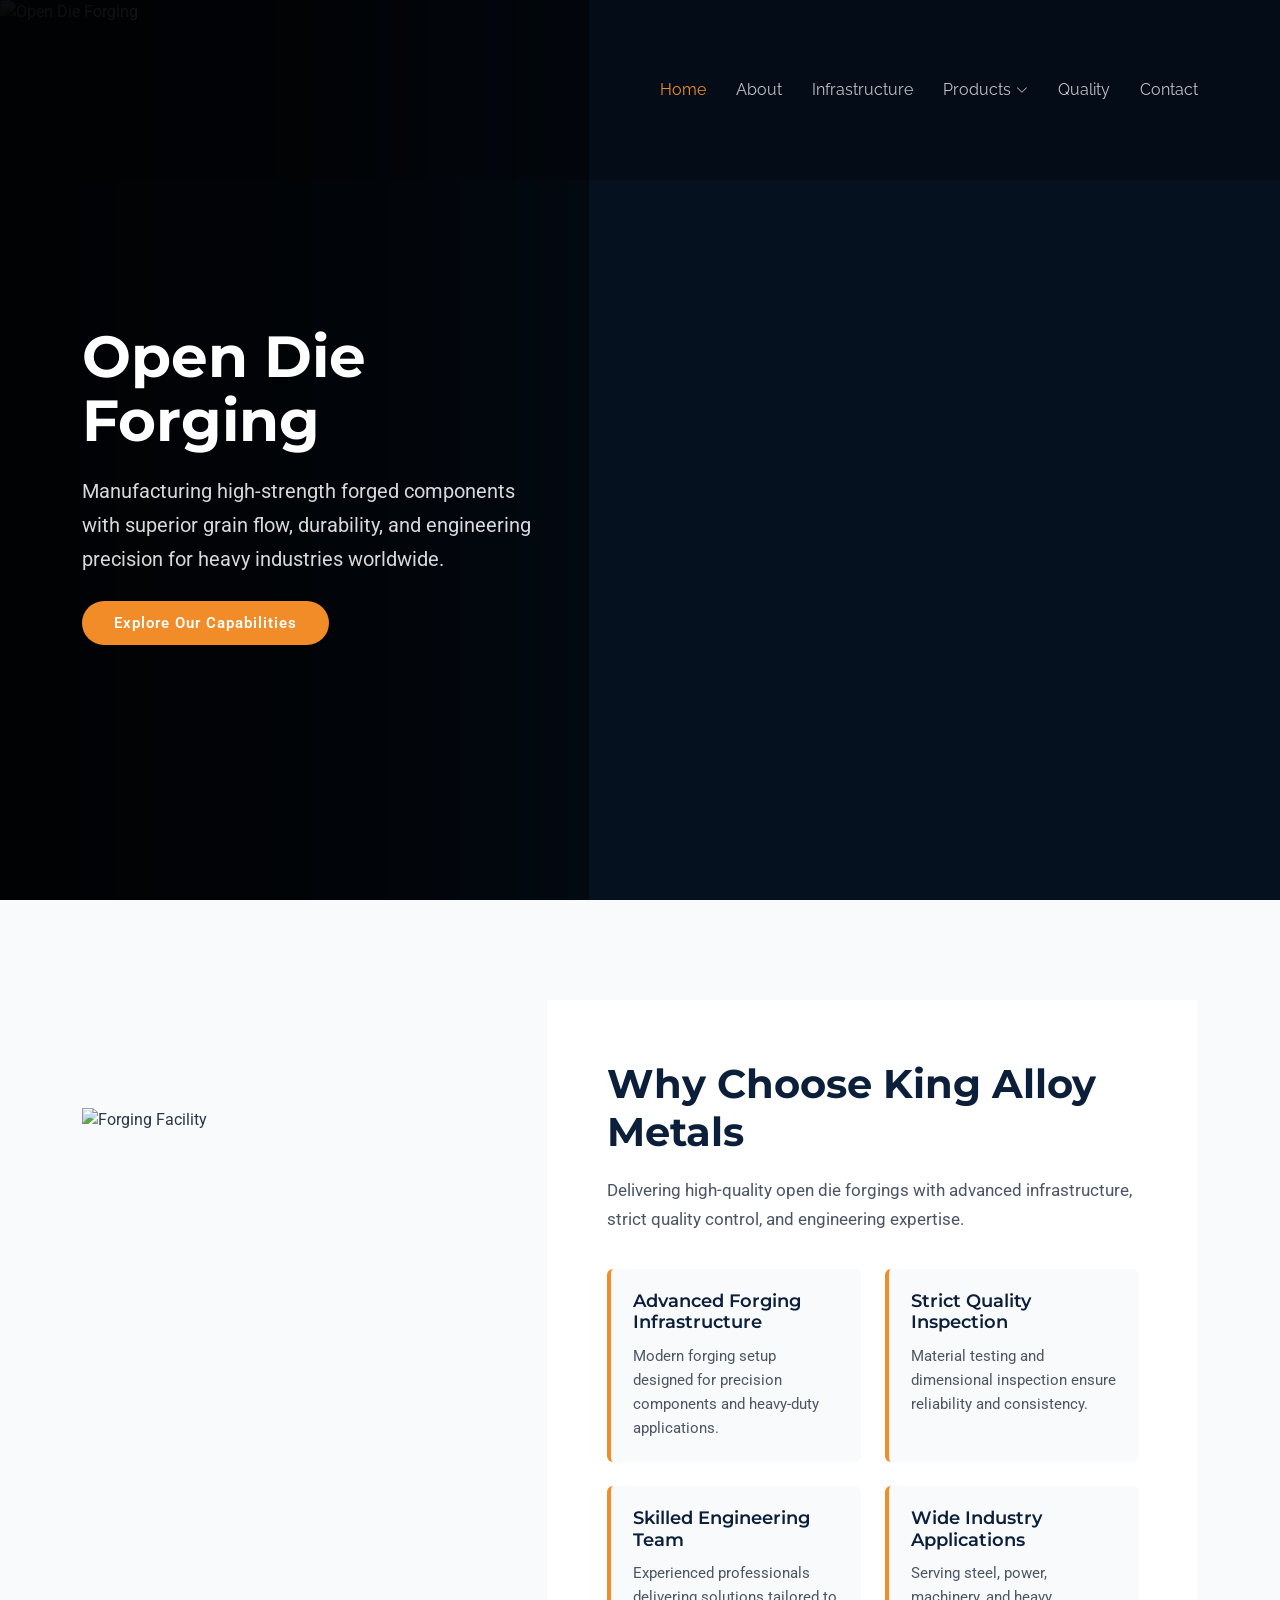
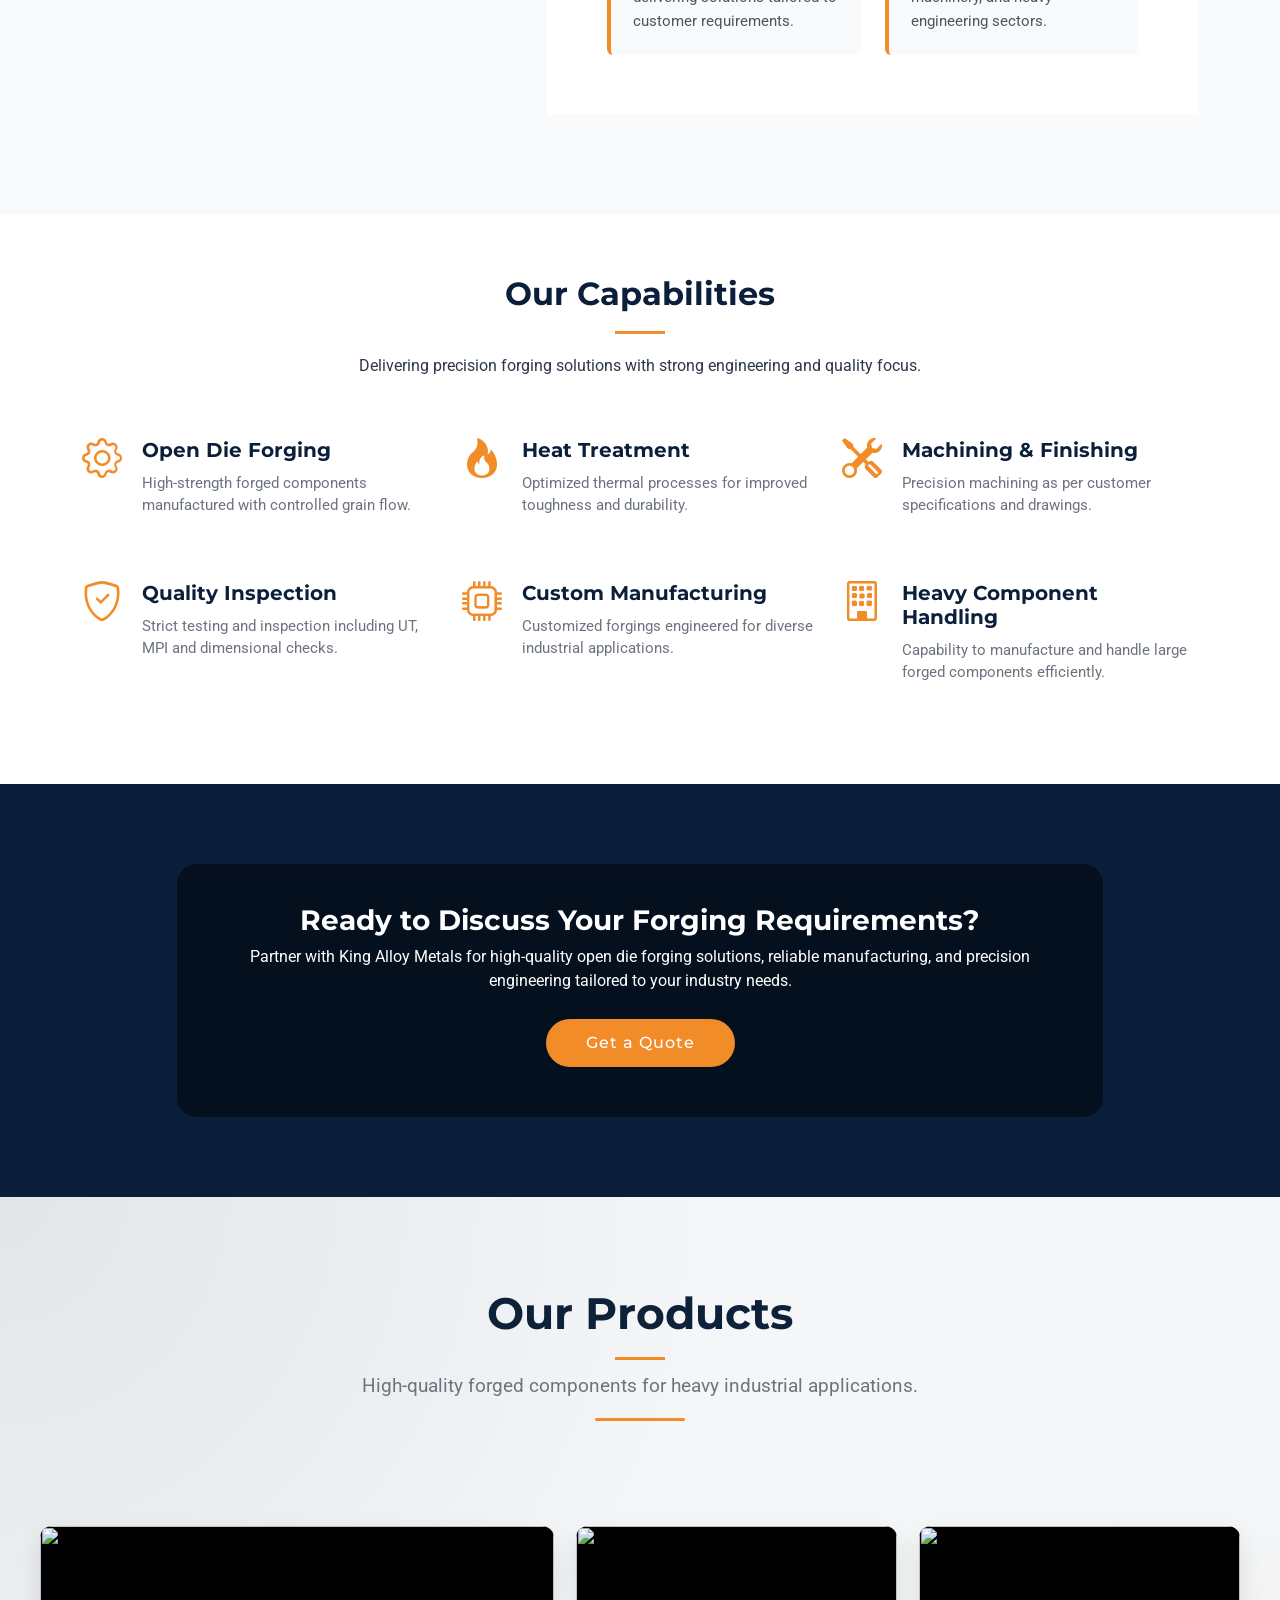
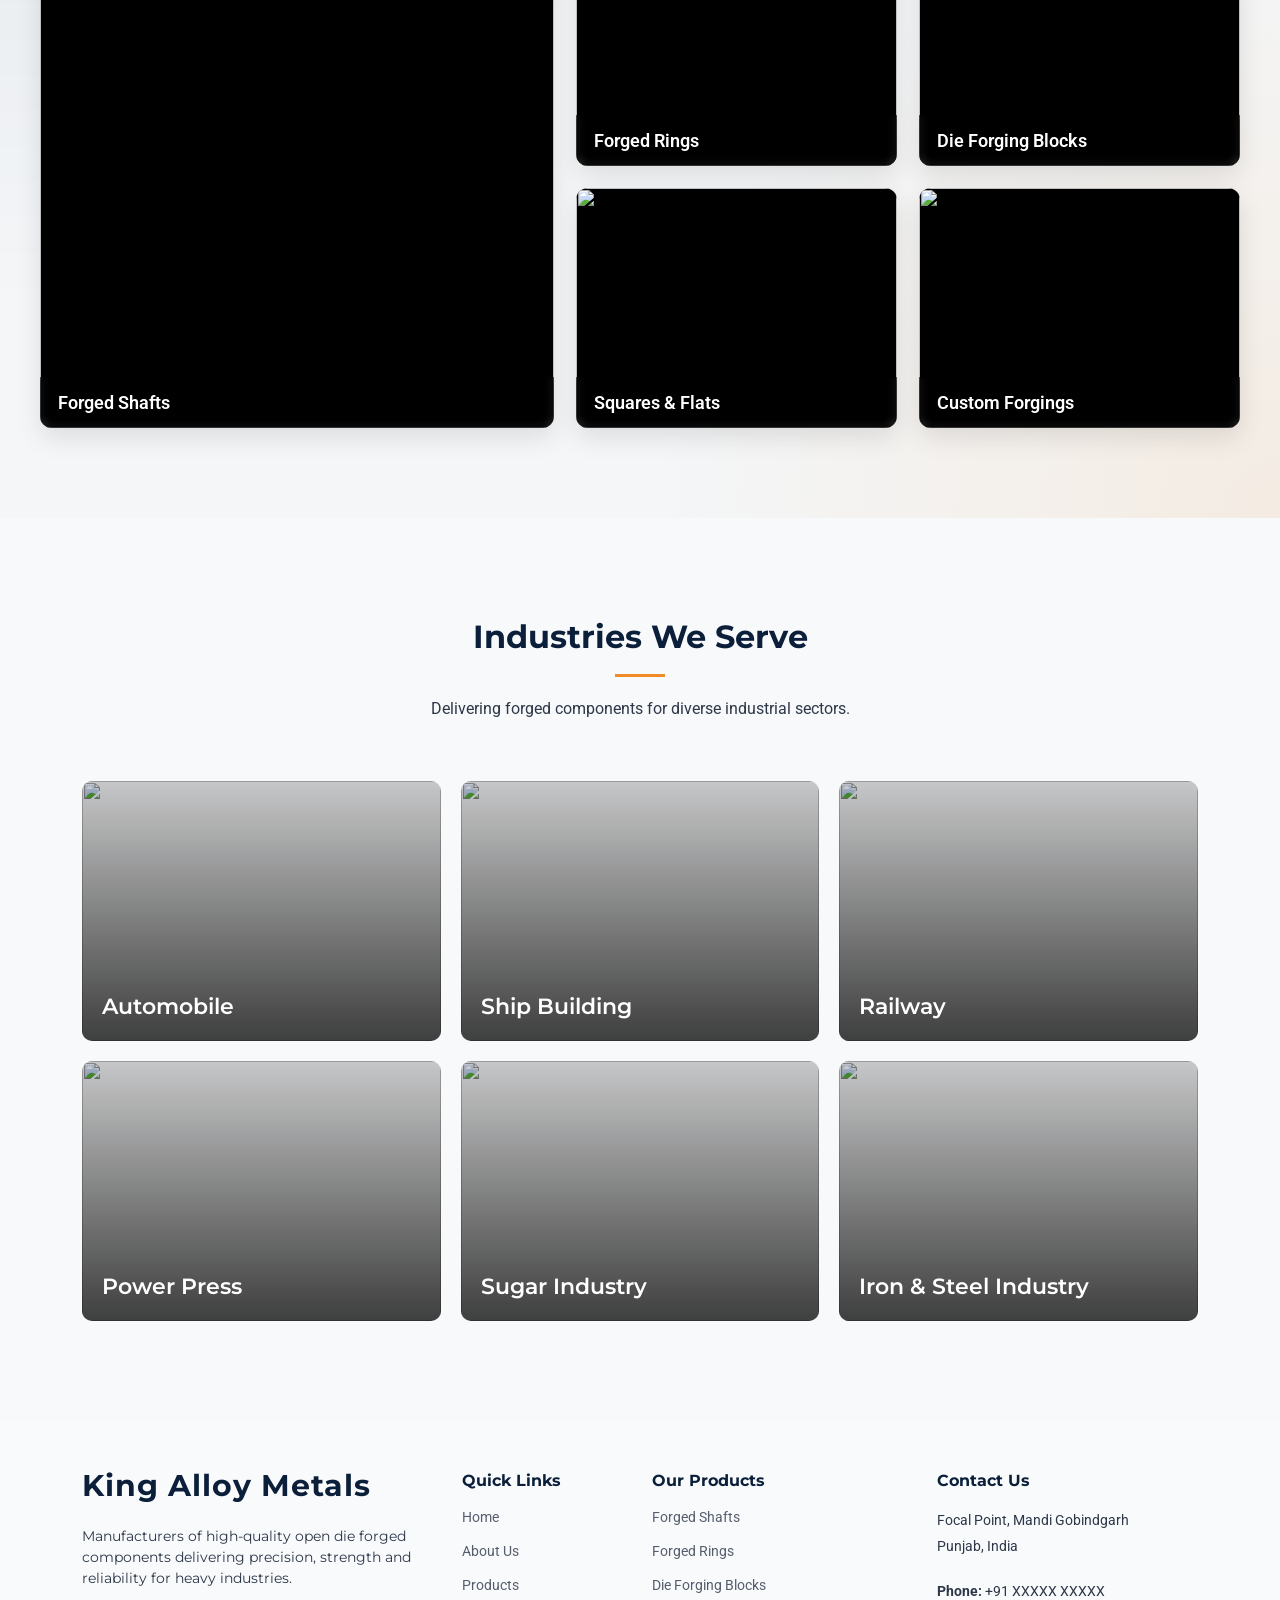
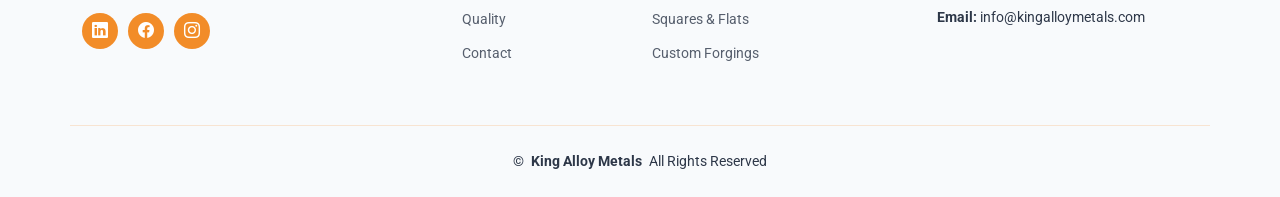
==== index.html @ 6e75d9ea "infrastructure" ====
<!DOCTYPE html>
<html lang="en">

<head>
  <meta charset="utf-8">
  <meta content="width=device-width, initial-scale=1.0" name="viewport">
  <title>King Alloy Metals</title>
  <meta name="description" content="">
  <meta name="keywords" content="">

  <!-- Favicons -->
  <link href="assets/img/favicon.png" rel="icon">
  <link href="assets/img/apple-touch-icon.png" rel="apple-touch-icon">

  <!-- Fonts -->
  <link href="https://fonts.googleapis.com" rel="preconnect">
  <link href="https://fonts.gstatic.com" rel="preconnect" crossorigin>
  <link href="https://fonts.googleapis.com/css2?family=Roboto:ital,wght@0,100;0,300;0,400;0,500;0,700;0,900;1,100;1,300;1,400;1,500;1,700;1,900&family=Montserrat:ital,wght@0,100;0,200;0,300;0,400;0,500;0,600;0,700;0,800;0,900;1,100;1,200;1,300;1,400;1,500;1,600;1,700;1,800;1,900&family=Raleway:ital,wght@0,100;0,200;0,300;0,400;0,500;0,600;0,700;0,800;0,900;1,100;1,200;1,300;1,400;1,500;1,600;1,700;1,800;1,900&display=swap" rel="stylesheet">

  <!-- Vendor CSS Files -->
  <link href="assets/vendor/bootstrap/css/bootstrap.min.css" rel="stylesheet">
  <link href="assets/vendor/bootstrap-icons/bootstrap-icons.css" rel="stylesheet">
  <link href="assets/vendor/aos/aos.css" rel="stylesheet">
  <link href="assets/vendor/glightbox/css/glightbox.min.css" rel="stylesheet">
  <link href="assets/vendor/swiper/swiper-bundle.min.css" rel="stylesheet">

  <!-- Main CSS File -->
  <link href="assets/css/main.css" rel="stylesheet">

  <!-- =======================================================
  * Template Name: Nova
  * Template URL: https://bootstrapmade.com/nova-bootstrap-business-template/
  * Updated: Aug 07 2024 with Bootstrap v5.3.3
  * Author: BootstrapMade.com
  * License: https://bootstrapmade.com/license/
  ======================================================== -->
</head>

<body class="index-page">

  <header id="header" class="header d-flex align-items-center fixed-top">
    <div class="container-fluid container-xl position-relative d-flex align-items-center justify-content-between">

      <a href="index.html" class="logo d-flex align-items-center">
        <!-- Uncomment the line below if you also wish to use an image logo -->
        <img src="https://res.cloudinary.com/djylb2jbh/image/upload/v1771016563/kam_1_f6fmvr.png" alt="">
        <!--<h1 class="sitename">King Alloy Metals</h1>-->
      </a>

      <nav id="navmenu" class="navmenu">
        <ul>
          <li><a href="index.html" class="active">Home<br></a></li>
          <li><a href="about.html">About</a></li>
          <li><a href="services.html">Infrastructure</a></li>
          <li class="dropdown"><a href="#"><span>Products</span> <i class="bi bi-chevron-down toggle-dropdown"></i></a>
            <ul>
              <li><a href="#">Steel Ingots</a></li>
              <!--<li class="dropdown"><a href="#"><span>Deep Dropdown</span> <i class="bi bi-chevron-down toggle-dropdown"></i></a>
                <ul>
                  <li><a href="#">Deep Dropdown 1</a></li>
                  <li><a href="#">Deep Dropdown 2</a></li>
                  <li><a href="#">Deep Dropdown 3</a></li>
                  <li><a href="#">Deep Dropdown 4</a></li>
                  <li><a href="#">Deep Dropdown 5</a></li>
                </ul>
              </li>-->
              <li><a href="#">Steel Shafts</a></li>
              <li><a href="#">Dropdown 3</a></li>
              <li><a href="#">Dropdown 4</a></li>
            </ul>
          </li>
          <li><a href="services.html">Quality</a></li>
         <!-- <li><a href="portfolio.html">Portfolio</a></li>
          <li><a href="team.html">Team</a></li>
          <li><a href="blog.html">Blog</a></li>-->
          
          <li><a href="contact.html">Contact</a></li>
        </ul>
        <i class="mobile-nav-toggle d-xl-none bi bi-list"></i>
      </nav>

    </div>
  </header>

  <main class="main">

    <!-- Hero Section -->
<section id="hero" class="hero section dark-background">

  <img src="https://res.cloudinary.com/djylb2jbh/image/upload/v1771058143/f2_w3uthb.jpg" alt="Open Die Forging">

  <div class="container">
    <div class="row align-items-center">

      <div class="col-xl-5">

        <h1>Open Die Forging</h1>

        <p class="hero-subtitle">
          Manufacturing high-strength forged components with superior grain flow,
          durability, and engineering precision for heavy industries worldwide.
        </p>

        <a href="#services" class="btn-get-started">
  Explore Our Capabilities
</a>
        </a>

      </div>

    </div>
  </div>

</section>

    <!-- Why Us Section -->
<section id="why-us" class="why-us section">

  <div class="container">

    <div class="row g-0 align-items-center">

      <!-- LEFT IMAGE -->
      <div class="col-xl-5 img-bg"
      data-aos="fade-right"
     data-aos-delay="100">
        <img src="https://res.cloudinary.com/djylb2jbh/image/upload/v1771058143/f3_czrdgn.jpg" alt="Forging Facility">
      </div>

      <!-- RIGHT CONTENT -->
      <div class="col-xl-7 content"
      data-aos="fade-left"
     data-aos-delay="200">

        <h2>Why Choose King Alloy Metals</h2>

        <p class="subtitle">
          Delivering high-quality open die forgings with advanced infrastructure,
          strict quality control, and engineering expertise.
        </p>

        <div class="why-grid">

          <div class="why-item">
            <h3>Advanced Forging Infrastructure</h3>
            <p>Modern forging setup designed for precision components and heavy-duty applications.</p>
          </div>

          <div class="why-item">
            <h3>Strict Quality Inspection</h3>
            <p>Material testing and dimensional inspection ensure reliability and consistency.</p>
          </div>

          <div class="why-item">
            <h3>Skilled Engineering Team</h3>
            <p>Experienced professionals delivering solutions tailored to customer requirements.</p>
          </div>

          <div class="why-item">
            <h3>Wide Industry Applications</h3>
            <p>Serving steel, power, machinery, and heavy engineering sectors.</p>
          </div>

        </div>

      </div>

    </div>

  </div>

</section>


    <!-- Capabilities Section -->
<section id="services" class="services section">

  <div class="container section-title">
    <h2>Our Capabilities</h2>
    <p>Delivering precision forging solutions with strong engineering and quality focus.</p>
  </div>

  <div class="container">

    <div class="row gy-4">

      <div class="col-lg-4 col-md-6 service-item d-flex"
      data-aos="fade-up"
     data-aos-delay="100">
        <div class="icon"><i class="bi bi-gear" style="color: var(--accent-color);"></i></div>
        <div>
          <h4 class="title">Open Die Forging</h4>
          <p class="description">High-strength forged components manufactured with controlled grain flow.</p>
        </div>
      </div>

      <div class="col-lg-4 col-md-6 service-item d-flex"
      data-aos="fade-up"
     data-aos-delay="200">
        <div class="icon"><i class="bi bi-fire" style="color: var(--accent-color);"></i></div>
        <div>
          <h4 class="title">Heat Treatment</h4>
          <p class="description">Optimized thermal processes for improved toughness and durability.</p>
        </div>
      </div>

      <div class="col-lg-4 col-md-6 service-item d-flex"
      data-aos="fade-up"
     data-aos-delay="300">
        <div class="icon"><i class="bi bi-tools" style="color: var(--accent-color);"></i></div>
        <div>
          <h4 class="title">Machining & Finishing</h4>
          <p class="description">Precision machining as per customer specifications and drawings.</p>
        </div>
      </div>

      <div class="col-lg-4 col-md-6 service-item d-flex"
      data-aos="fade-up"
     data-aos-delay="100">
        <div class="icon"><i class="bi bi-shield-check" style="color: var(--accent-color);"></i></div>
        <div>
          <h4 class="title">Quality Inspection</h4>
          <p class="description">Strict testing and inspection including UT, MPI and dimensional checks.</p>
        </div>
      </div>

      <div class="col-lg-4 col-md-6 service-item d-flex"
      data-aos="fade-up"
     data-aos-delay="200">
        <div class="icon"><i class="bi bi-cpu" style="color: var(--accent-color);"></i></div>
        <div>
          <h4 class="title">Custom Manufacturing</h4>
          <p class="description">Customized forgings engineered for diverse industrial applications.</p>
        </div>
      </div>

      <div class="col-lg-4 col-md-6 service-item d-flex"
      data-aos="fade-up"
     data-aos-delay="300">
        <div class="icon"><i class="bi bi-building" style="color: var(--accent-color);"></i></div>
        <div>
          <h4 class="title">Heavy Component Handling</h4>
          <p class="description">Capability to manufacture and handle large forged components efficiently.</p>
        </div>
      </div>

    </div>

  </div>

</section>


    <!-- Contact CTA Section --
<section id="call-to-action" class="call-to-action section dark-background">

  <img src="https://res.cloudinary.com/djylb2jbh/image/upload/v1771059252/f4_snnhwg.webp" alt="Forging Process">

  <div class="container">
    <div class="row justify-content-center" data-aos="fade-up" data-aos-delay="100">

      <div class="col-xl-10">
        <div class="text-center">

          <h3>Ready to Discuss Your Forging Requirements?</h3>

          <p>
            Partner with King Alloy Metals for high-quality open die forging solutions,
            reliable manufacturing, and precision engineering tailored to your industry needs.
          </p>

          <a class="cta-btn" href="#contact">Get a Quote</a>

        </div>
      </div>

    </div>
  </div>

</section>-->
<section id="call-to-action" class="call-to-action section dark-background">

  <img src="https://res.cloudinary.com/djylb2jbh/image/upload/v1771059252/f4_snnhwg.webp" alt="">

  <div class="container">
    <div class="row justify-content-center" data-aos="fade-up" data-aos-delay="100">
      <div class="col-xl-10">
        <div class="text-center cta-content">

          <h3>Ready to Discuss Your Forging Requirements?</h3>

          <p>
            Partner with King Alloy Metals for high-quality open die forging solutions,
            reliable manufacturing, and precision engineering tailored to your industry needs.
          </p>

          <a class="cta-btn" href="#contact">Get a Quote</a>

        </div>
      </div>
    </div>
  </div>

</section>

<section class="products">

  <div class="container section-title" data-aos="fade-up">
    <h2>Our Products</h2>
    <p>High-quality forged components for heavy industrial applications.</p>
  </div>

  <div class="products-grid">

    <!-- PRODUCT 1 -->
    <div class="product-card large">

      <a href="https://res.cloudinary.com/djylb2jbh/image/upload/v1771320037/f7_ugf1xq.webp"
         class="glightbox"
         data-gallery="shafts"
         data-title="Forged Shafts">

        <div class="product-slider">
          <img src="https://res.cloudinary.com/djylb2jbh/image/upload/v1771320037/f7_ugf1xq.webp" class="active">
          <img src="https://res.cloudinary.com/djylb2jbh/image/upload/v1771320037/f6_ei4kt1.jpg">
          <img src="https://res.cloudinary.com/djylb2jbh/image/upload/v1771320049/r1_ylxkka.png">
        </div>

      </a>

      <!-- hidden gallery images -->
      <a href="https://res.cloudinary.com/djylb2jbh/image/upload/v1771320037/f6_ei4kt1.jpg"
         class="glightbox"
         data-gallery="shafts"
         data-title="Forged Shafts"
         style="display:none;"></a>

      <a href="https://res.cloudinary.com/djylb2jbh/image/upload/v1771320049/r1_ylxkka.png"
         class="glightbox"
         data-gallery="shafts"
         data-title="Forged Shafts"
         style="display:none;"></a>

      <div class="product-overlay">
        <h3>FORGED SHAFTS</h3>
        <p>Heavy Duty Shafts</p>
      </div>

      <div class="product-label">Forged Shafts</div>
    </div>


    <!-- PRODUCT 2 -->
    <div class="product-card">

      <a href="https://res.cloudinary.com/djylb2jbh/image/upload/v1771320049/r1_ylxkka.png"
         class="glightbox"
         data-gallery="rings"
         data-title="Forged Rings">

        <div class="product-slider">
          <img src="https://res.cloudinary.com/djylb2jbh/image/upload/v1771320049/r1_ylxkka.png" class="active">
          <img src="https://res.cloudinary.com/djylb2jbh/image/upload/v1771320054/r2_kdqrvq.jpg">
        </div>

      </a>

      <!-- hidden gallery -->
      <a href="https://res.cloudinary.com/djylb2jbh/image/upload/v1771320054/r2_kdqrvq.jpg"
         class="glightbox"
         data-gallery="rings"
         data-title="Forged Rings"
         style="display:none;"></a>

      <div class="product-overlay">
        <h3>FORGED RINGS</h3>
        <p>Precision Rings</p>
      </div>

      <div class="product-label">Forged Rings</div>
    </div>


    <!-- PRODUCT 3 -->
    <div class="product-card">

      <a href="https://res.cloudinary.com/djylb2jbh/image/upload/v1771320049/r1_ylxkka.png"
         class="glightbox"
         data-gallery="blocks"
         data-title="Die Forging Blocks">

        <div class="product-slider">
          <img src="https://res.cloudinary.com/djylb2jbh/image/upload/v1771320049/r1_ylxkka.png" class="active">
          <img src="https://res.cloudinary.com/djylb2jbh/image/upload/v1771320049/r1_ylxkka.png">
        </div>

      </a>

      <a href="https://res.cloudinary.com/djylb2jbh/image/upload/v1771320037/f6_ei4kt1.jpg"
         class="glightbox"
         data-gallery="blocks"
         data-title="Die Forging Blocks"
         style="display:none;"></a>

      <div class="product-overlay">
        <h3>DIE FORGING BLOCKS</h3>
        <p>Forging Dies</p>
      </div>

      <div class="product-label">Die Forging Blocks</div>
    </div>


    <!-- PRODUCT 4 -->
    <div class="product-card">

      <a href="https://res.cloudinary.com/djylb2jbh/image/upload/v1771320037/f6_ei4kt1.jpg"
         class="glightbox"
         data-gallery="flats"
         data-title="Squares & Flats">

        <div class="product-slider">
          <img src="https://res.cloudinary.com/djylb2jbh/image/upload/v1771320037/f6_ei4kt1.jpg" class="active">
          <img src="https://res.cloudinary.com/djylb2jbh/image/upload/v1771320037/f6_ei4kt1.jpg">
        </div>

      </a>

      <a href="https://res.cloudinary.com/djylb2jbh/image/upload/v1771320037/f6_ei4kt1.jpg"
         class="glightbox"
         data-gallery="flats"
         data-title="Squares & Flats"
         style="display:none;"></a>

      <div class="product-overlay">
        <h3>SQUARES & FLATS</h3>
        <p>Forged Sections</p>
      </div>

      <div class="product-label">Squares & Flats</div>
    </div>


    <!-- PRODUCT 5 -->
    <div class="product-card">

      <a href="https://res.cloudinary.com/djylb2jbh/image/upload/v1771320037/f6_ei4kt1.jpg"
         class="glightbox"
         data-gallery="custom"
         data-title="Custom Forgings">

        <div class="product-slider">
          <img src="https://res.cloudinary.com/djylb2jbh/image/upload/v1771320037/f6_ei4kt1.jpg" class="active">
          <img src="https://res.cloudinary.com/djylb2jbh/image/upload/v1771320037/f6_ei4kt1.jpg">
        </div>

      </a>

      <a href="https://res.cloudinary.com/djylb2jbh/image/upload/v1771320037/f6_ei4kt1.jpg"
         class="glightbox"
         data-gallery="custom"
         data-title="Custom Forgings"
         style="display:none;"></a>

      <div class="product-overlay">
        <h3>CUSTOM FORGINGS</h3>
        <p>Tailored Solutions</p>
      </div>

      <div class="product-label">Custom Forgings</div>
    </div>

  </div>

</section>

    <!-- Features Section --
    <section id="features" class="features section">

      <div class="container">
        <div class="row">
          <div class="col-lg-7" data-aos="fade-up" data-aos-delay="100">
            <h3 class="mb-0">Powerful Features for</h3>
            <h3>Your Business</h3>

            <div class="row gy-4">

              <div class="col-md-6">
                <div class="icon-list d-flex">
                  <i class="bi bi-eye" style="color: #ff8b2c;"></i>
                  <span>Easy Cart Features</span>
                </div>
              </div><!-- End Icon List Item--

              <div class="col-md-6">
                <div class="icon-list d-flex">
                  <i class="bi bi-infinity" style="color: #5578ff;"></i>
                  <span>Sit amet consectetur adipisicing</span>
                </div>
              </div><!-- End Icon List Item--

              <div class="col-md-6">
                <div class="icon-list d-flex">
                  <i class="bi bi-mortarboard" style="color: #e80368;"></i>
                  <span>Ipsum Rerum Explicabo</span>
                </div>
              </div><!-- End Icon List Item--

              <div class="col-md-6">
                <div class="icon-list d-flex">
                  <i class="bi bi-star" style="color: #ffa76e;"></i>
                  <span>Easy Cart Features</span>
                </div>
              </div><!-- End Icon List Item--

              <div class="col-md-6">
                <div class="icon-list d-flex">
                  <i class="bi bi-x-diamond" style="color: #11dbcf;"></i>
                  <span>Easy Cart Features</span>
                </div>
              </div><!-- End Icon List Item--

              <div class="col-md-6">
                <div class="icon-list d-flex">
                  <i class="bi bi-camera-video" style="color: #4233ff;"></i>
                  <span>Sit amet consectetur adipisicing</span>
                </div>
              </div><!-- End Icon List Item--

              <div class="col-md-6">
                <div class="icon-list d-flex">
                  <i class="bi bi-brightness-high" style="color: #29cc61;"></i>
                  <span>Ipsum Rerum Explicabo</span>
                </div>
              </div><!-- End Icon List Item--

              <div class="col-md-6">
                <div class="icon-list d-flex">
                  <i class="bi bi-activity" style="color: #ff5828;"></i>
                  <span>Easy Cart Features</span>
                </div>
              </div><!-- End Icon List Item--
            </div>
          </div>
          <div class="col-lg-5 position-relative" data-aos="zoom-out" data-aos-delay="200">
            <div class="phone-wrap">
              <img src="assets/img/iphone.png" alt="Image" class="img-fluid">
            </div>
          </div>
        </div>

      </div>

      <div class="details">
        <div class="container">
          <div class="row">
            <div class="col-md-6" data-aos="fade-up" data-aos-delay="300">
              <h4>Labore Sdio Lidui<br>Bonde Naruto</h4>
              <p>Lorem ipsum dolor sit amet, consectetur adipisicing elit. Numquam nostrum molestias doloremque quae delectus odit minima corrupti blanditiis quo animi!</p>
              <a href="#about" class="btn-get-started">Get Started</a>
            </div>
          </div>
        </div>
      </div>

    </section><!-- /Features Section -->

    <!-- Recent Posts Section --
    <section id="recent-posts" class="recent-posts section">

      <!-- Section Title --
      <div class="container section-title" data-aos="fade-up">
        <h2>Recent Blog Posts</h2>

      </div><!-- End Section Title -->

      <!--<div class="container">

        <div class="row gy-5">

          <div class="col-xl-3 col-md-6" data-aos="fade-up" data-aos-delay="200">
            <div class="post-box">
              <div class="post-img"><img src="assets/img/blog/blog-1.jpg" class="img-fluid" alt=""></div>
              <div class="meta">
                <span class="post-date">Tue, December 12</span>
                <span class="post-author"> / Julia Parker</span>
              </div>
              <h3 class="post-title">Eum ad dolor et. Autem aut fugiat debitis</h3>
              <p>Illum voluptas ab enim placeat. Adipisci enim velit nulla. Vel omnis laudantium. Asperiores eum ipsa est officiis. Modi qui magni est...</p>
              <a href="blog-details.html" class="readmore stretched-link"><span>Read More</span><i class="bi bi-arrow-right"></i></a>
            </div>
          </div>

          <div class="col-xl-3 col-md-6" data-aos="fade-up" data-aos-delay="400">
            <div class="post-box">
              <div class="post-img"><img src="assets/img/blog/blog-2.jpg" class="img-fluid" alt=""></div>
              <div class="meta">
                <span class="post-date">Fri, September 05</span>
                <span class="post-author"> / Mario Douglas</span>
              </div>
              <h3 class="post-title">Et repellendus molestiae qui est sed omnis</h3>
              <p>Voluptatem nesciunt omnis libero autem tempora enim ut ipsam id. Odit quia ab eum assumenda. Quisquam omnis doloribus...</p>
              <a href="blog-details.html" class="readmore stretched-link"><span>Read More</span><i class="bi bi-arrow-right"></i></a>
            </div>
          </div>

          <div class="col-xl-3 col-md-6" data-aos="fade-up" data-aos-delay="600">
            <div class="post-box">
              <div class="post-img"><img src="assets/img/blog/blog-3.jpg" class="img-fluid" alt=""></div>
              <div class="meta">
                <span class="post-date">Tue, July 27</span>
                <span class="post-author"> / Lisa Hunter</span>
              </div>
              <h3 class="post-title">Quia assumenda est et veritati</h3>
              <p>Quia nam eaque omnis explicabo similique eum quaerat similique laboriosam. Quis omnis repellat sed quae consectetur magnam...</p>
              <a href="blog-details.html" class="readmore stretched-link"><span>Read More</span><i class="bi bi-arrow-right"></i></a>
            </div>
          </div>

          <div class="col-xl-3 col-md-6" data-aos="fade-up" data-aos-delay="600">
            <div class="post-box">
              <div class="post-img"><img src="assets/img/blog/blog-4.jpg" class="img-fluid" alt=""></div>
              <div class="meta">
                <span class="post-date">Tue, Sep 16</span>
                <span class="post-author"> / Mario Douglas</span>
              </div>
              <h3 class="post-title">Pariatur quia facilis similique deleniti</h3>
              <p>Et consequatur eveniet nam voluptas commodi cumque ea est ex. Aut quis omnis sint ipsum earum quia eligendi...</p>
              <a href="blog-details.html" class="readmore stretched-link"><span>Read More</span><i class="bi bi-arrow-right"></i></a>
            </div>
          </div>

        </div>

      </div>

    </section>--><!-- /Recent Posts Section -->
<!-- Industries Section -->
<section id="industries" class="industries section">

  <div class="container section-title" data-aos="fade-up">
    <h2>Industries We Serve</h2>
    <p>Delivering forged components for diverse industrial sectors.</p>
  </div>

  <div class="container">

    <div class="industries-grid">

      <!-- CARD 1 -->
      <div class="industry-item" data-aos="fade-up" data-aos-delay="100">
        <img src="https://res.cloudinary.com/djylb2jbh/image/upload/v1771323053/a1_vx80ug.webp" alt="">
        <div class="industry-overlay">
          <h4>Automobile</h4>
        </div>
      </div>

      <!-- CARD 2 -->
      <div class="industry-item" data-aos="fade-up" data-aos-delay="150">
        <img src="https://res.cloudinary.com/djylb2jbh/image/upload/v1771323054/s1_bkmhem.webp" alt="">
        <div class="industry-overlay">
          <h4>Ship Building</h4>
        </div>
      </div>

      <!-- CARD 3 -->
      <div class="industry-item" data-aos="fade-up" data-aos-delay="200">
        <img src="https://res.cloudinary.com/djylb2jbh/image/upload/v1771323053/rl1_edm2fp.jpg" alt="">
        <div class="industry-overlay">
          <h4>Railway</h4>
        </div>
      </div>

      <!-- CARD 4 -->
      <div class="industry-item" data-aos="fade-up" data-aos-delay="250">
        <img src="https://res.cloudinary.com/djylb2jbh/image/upload/v1771323054/p1_dtbyhy.webp" alt="">
        <div class="industry-overlay">
          <h4>Power Press</h4>
        </div>
      </div>

      <!-- CARD 5 -->
      <div class="industry-item" data-aos="fade-up" data-aos-delay="300">
        <img src="https://res.cloudinary.com/djylb2jbh/image/upload/v1771323054/s1_o2mrvw.jpg" alt="">
        <div class="industry-overlay">
          <h4>Sugar Industry</h4>
        </div>
      </div>

      <!-- CARD 6 -->
      <div class="industry-item" data-aos="fade-up" data-aos-delay="350">
        <img src="https://res.cloudinary.com/djylb2jbh/image/upload/v1771323054/s5_qntenw.jpg" alt="">
        <div class="industry-overlay">
          <h4>Iron & Steel Industry</h4>
        </div>
      </div>

    </div>

  </div>

</section>



  </main>

  <footer id="footer" class="footer light-background">

  <div class="footer-top">
    <div class="container">
      <div class="row gy-4">

        <!-- COMPANY INFO -->
        <div class="col-lg-4 col-md-12 footer-about">
          <a href="index.html" class="logo d-flex align-items-center">
            <span class="sitename">King Alloy Metals</span>
          </a>

          <p>
            Manufacturers of high-quality open die forged components
            delivering precision, strength and reliability for heavy industries.
          </p>

          <div class="social-links d-flex mt-4">
            <a href="#"><i class="bi bi-linkedin"></i></a>
            <a href="#"><i class="bi bi-facebook"></i></a>
            <a href="#"><i class="bi bi-instagram"></i></a>
          </div>
        </div>


        <!-- QUICK LINKS -->
        <div class="col-lg-2 col-6 footer-links">
          <h4>Quick Links</h4>
          <ul>
            <li><a href="#">Home</a></li>
            <li><a href="#about">About Us</a></li>
            <li><a href="#products">Products</a></li>
            <li><a href="#quality">Quality</a></li>
            <li><a href="#contact">Contact</a></li>
          </ul>
        </div>


        <!-- PRODUCTS -->
        <div class="col-lg-3 col-6 footer-links">
          <h4>Our Products</h4>
          <ul>
            <li><a href="#">Forged Shafts</a></li>
            <li><a href="#">Forged Rings</a></li>
            <li><a href="#">Die Forging Blocks</a></li>
            <li><a href="#">Squares & Flats</a></li>
            <li><a href="#">Custom Forgings</a></li>
          </ul>
        </div>


        <!-- CONTACT -->
        <div class="col-lg-3 col-md-12 footer-contact">
          <h4>Contact Us</h4>
          <p>Focal Point, Mandi Gobindgarh</p>
          <p>Punjab, India</p>

          <p class="mt-4">
            <strong>Phone:</strong>
            <span>+91 XXXXX XXXXX</span>
          </p>

          <p>
            <strong>Email:</strong>
            <span>info@kingalloymetals.com</span>
          </p>
        </div>

      </div>
    </div>
  </div>


  <!-- COPYRIGHT -->
  <div class="container copyright text-center">
    <p>
      © <strong class="px-1 sitename">King Alloy Metals</strong>
      <span>All Rights Reserved</span>
    </p>
  </div>

</footer>


  <!-- Scroll Top -->
  <a href="#" id="scroll-top" class="scroll-top d-flex align-items-center justify-content-center"><i class="bi bi-arrow-up-short"></i></a>

  <!-- Preloader -->
  <div id="preloader"></div>

  <!-- Vendor JS Files -->
  <script src="assets/vendor/bootstrap/js/bootstrap.bundle.min.js"></script>
  <script src="assets/vendor/php-email-form/validate.js"></script>
  <script src="assets/vendor/aos/aos.js"></script>
  <script src="assets/vendor/glightbox/js/glightbox.min.js"></script>
  <script src="assets/vendor/swiper/swiper-bundle.min.js"></script>
  <script src="assets/vendor/imagesloaded/imagesloaded.pkgd.min.js"></script>
  <script src="assets/vendor/isotope-layout/isotope.pkgd.min.js"></script>

  <!-- Main JS File -->
  <script src="assets/js/main.js"></script>

<!-- GLIGHTBOX LIBRARY FIRST -->
<script src="assets/vendor/glightbox/js/glightbox.min.js"></script>

<!-- PRODUCT IMAGE AUTO SLIDER -->
<script>
document.querySelectorAll(".product-slider").forEach(slider => {

  const images = slider.querySelectorAll("img");
  let index = 0;

  setInterval(() => {
    images[index].classList.remove("active");
    index = (index + 1) % images.length;
    images[index].classList.add("active");
  }, 2500);

});
</script>

<!-- THEN INIT LIGHTBOX -->
<script>
const lightbox = GLightbox({
  touchNavigation: true,
  loop: true,
  zoomable: true
});
</script>



</body>

</html>
---- assets/css/main.css ----
/**
* Template Name: Nova
* Template URL: https://bootstrapmade.com/nova-bootstrap-business-template/
* Updated: Aug 07 2024 with Bootstrap v5.3.3
* Author: BootstrapMade.com
* License: https://bootstrapmade.com/license/
*/

/*--------------------------------------------------------------
# Font & Color Variables
# Help: https://bootstrapmade.com/color-system/
--------------------------------------------------------------*/
/* Fonts */
:root {
  --default-font: "Roboto",  system-ui, -apple-system, "Segoe UI", Roboto, "Helvetica Neue", Arial, "Noto Sans", "Liberation Sans", sans-serif, "Apple Color Emoji", "Segoe UI Emoji", "Segoe UI Symbol", "Noto Color Emoji";
  --heading-font: "Montserrat",  sans-serif;
  --nav-font: "Raleway",  sans-serif;
}

/* =======================================================
   GLOBAL COLORS - KING ALLOY METALS BRAND THEME
======================================================= */
:root { 
  --background-color: #ffffff;      /* Main page background */
  --default-color: #2d3748;         /* Default text color */
  --heading-color: #0b1f3a;         /* Strong industrial navy headings */
  --accent-color: #f28c28;          /* LOGO ORANGE - main brand accent */
  --surface-color: #ffffff;         /* Cards / boxed sections */
  --contrast-color: #ffffff;        /* Text on dark backgrounds */
}

/* =======================================================
   NAVIGATION COLORS
======================================================= */
:root {
  --nav-color: rgba(255, 255, 255, 0.75);  /* Default menu text */
  --nav-hover-color: #f28c28;              /* Orange hover */
  
  --nav-mobile-background-color: #ffffff;

  --nav-dropdown-background-color: #ffffff;
  --nav-dropdown-color: #1f2937;
  --nav-dropdown-hover-color: #f28c28;
}

/* =======================================================
   LIGHT SECTION PRESET
======================================================= */
.light-background {
  --background-color: #f8fafc;
  --surface-color: #ffffff;
}

/* =======================================================
   DARK SECTION PRESET (INDUSTRIAL NAVY)
======================================================= */
.dark-background {
  --background-color: #0b1f3a;
  --default-color: #ffffff;
  --heading-color: #ffffff;
  --surface-color: #132b4d;
  --contrast-color: #ffffff;
}


/* Smooth scroll */
:root {
  scroll-behavior: smooth;
}

/*--------------------------------------------------------------
# General Styling & Shared Classes
--------------------------------------------------------------*/
body {
  color: var(--default-color);
  background-color: var(--background-color);
  font-family: var(--default-font);
}

a {
  color: var(--accent-color);
  text-decoration: none;
  transition: 0.3s;
}

a:hover {
  color: color-mix(in srgb, var(--accent-color), transparent 25%);
  text-decoration: none;
}

h1,
h2,
h3,
h4,
h5,
h6 {
  color: var(--heading-color);
  font-family: var(--heading-font);
}

/* PHP Email Form Messages
------------------------------*/
.php-email-form .error-message {
  display: none;
  background: #df1529;
  color: #ffffff;
  text-align: left;
  padding: 15px;
  margin-bottom: 24px;
  font-weight: 600;
}

.php-email-form .sent-message {
  display: none;
  color: #ffffff;
  background: #059652;
  text-align: center;
  padding: 15px;
  margin-bottom: 24px;
  font-weight: 600;
}

.php-email-form .loading {
  display: none;
  background: var(--surface-color);
  text-align: center;
  padding: 15px;
  margin-bottom: 24px;
}

.php-email-form .loading:before {
  content: "";
  display: inline-block;
  border-radius: 50%;
  width: 24px;
  height: 24px;
  margin: 0 10px -6px 0;
  border: 3px solid var(--accent-color);
  border-top-color: var(--surface-color);
  animation: php-email-form-loading 1s linear infinite;
}

@keyframes php-email-form-loading {
  0% {
    transform: rotate(0deg);
  }

  100% {
    transform: rotate(360deg);
  }
}

/*--------------------------------------------------------------
# Global Header
--------------------------------------------------------------*/
.header {
  --background-color: rgba(0,0,0,0.25);
  --heading-color: #ffffff;
  color: var(--default-color);
  background-color: var(--background-color);
  padding: 20px 0;              /* reduced padding */
  transition: all 0.5s;
  z-index: 997;
}

.header .logo {
  display: flex;
  align-items: center;
  line-height: 1;
}

.header .logo img {
  height: 140px;      /* normal size */
  width: auto;
  transition: all 0.3s ease;
}

.scrolled .header .logo img {
  height: 70px;       /* smaller on scroll */
}



.header .logo h1 {
  font-size: 30px;
  margin: 0;
  font-weight: 700;
  color: var(--heading-color);
}

.scrolled .header {
  box-shadow: 0px 0 18px rgba(0, 0, 0, 0.1);
}
/*

.header .logo h1 {
  font-size: 30px;
  margin: 0;
  font-weight: 700;
  color: var(--heading-color);
}

.scrolled .header {
  box-shadow: 0px 0 18px rgba(0, 0, 0, 0.1);
}

/* Global Header on Scroll
------------------------------*
.scrolled .header {
  --background-color: rgba(23, 40, 59, 0.9);
}

/*--------------------------------------------------------------
# Navigation Menu
--------------------------------------------------------------*/
/* Navmenu - Desktop */
@media (min-width: 1200px) {
  .navmenu {
    padding: 0;
  }

  .navmenu ul {
    margin: 0;
    padding: 0;
    display: flex;
    list-style: none;
    align-items: center;
  }

  .navmenu li {
    position: relative;
  }

  .navmenu a,
  .navmenu a:focus {
    color: var(--nav-color);
    padding: 18px 15px;
    font-size: 16px;
    font-family: var(--nav-font);
    font-weight: 400;
    display: flex;
    align-items: center;
    justify-content: space-between;
    white-space: nowrap;
    transition: 0.3s;
  }

  .navmenu a i,
  .navmenu a:focus i {
    font-size: 12px;
    line-height: 0;
    margin-left: 5px;
    transition: 0.3s;
  }

  .navmenu li:last-child a {
    padding-right: 0;
  }

  .navmenu li:hover>a,
  .navmenu .active,
  .navmenu .active:focus {
    color: var(--nav-hover-color);
  }

  .navmenu .dropdown ul {
    margin: 0;
    padding: 10px 0;
    background: var(--nav-dropdown-background-color);
    display: block;
    position: absolute;
    visibility: hidden;
    left: 14px;
    top: 130%;
    opacity: 0;
    transition: 0.3s;
    border-radius: 0;
    z-index: 99;
    box-shadow: 0px 0px 30px rgba(0, 0, 0, 0.1);
  }

  .navmenu .dropdown ul li {
    min-width: 200px;
  }

  .navmenu .dropdown ul a {
    padding: 10px 20px;
    font-size: 15px;
    text-transform: none;
    color: var(--nav-dropdown-color);
  }

  .navmenu .dropdown ul a i {
    font-size: 12px;
  }

  .navmenu .dropdown ul a:hover,
  .navmenu .dropdown ul .active:hover,
  .navmenu .dropdown ul li:hover>a {
    color: var(--nav-dropdown-hover-color);
  }

  .navmenu .dropdown:hover>ul {
    opacity: 1;
    top: 100%;
    visibility: visible;
  }

  .navmenu .dropdown .dropdown ul {
    top: 0;
    left: -90%;
    visibility: hidden;
  }

  .navmenu .dropdown .dropdown:hover>ul {
    opacity: 1;
    top: 0;
    left: -100%;
    visibility: visible;
  }
}

/* Navmenu - Mobile */
@media (max-width: 1199px) {
  .mobile-nav-toggle {
    color: var(--nav-color);
    font-size: 28px;
    line-height: 0;
    margin-right: 10px;
    cursor: pointer;
    transition: color 0.3s;
  }

  .navmenu {
    padding: 0;
    z-index: 9997;
  }

  .navmenu ul {
    display: none;
    list-style: none;
    position: absolute;
    inset: 60px 20px 20px 20px;
    padding: 10px 0;
    margin: 0;
    border-radius: 6px;
    background-color: var(--nav-mobile-background-color);
    overflow-y: auto;
    transition: 0.3s;
    z-index: 9998;
    box-shadow: 0px 0px 30px rgba(0, 0, 0, 0.1);
  }

  .navmenu a,
  .navmenu a:focus {
    color: var(--nav-dropdown-color);
    padding: 10px 20px;
    font-family: var(--nav-font);
    font-size: 17px;
    font-weight: 500;
    display: flex;
    align-items: center;
    justify-content: space-between;
    white-space: nowrap;
    transition: 0.3s;
  }

  .navmenu a i,
  .navmenu a:focus i {
    font-size: 12px;
    line-height: 0;
    margin-left: 5px;
    width: 30px;
    height: 30px;
    display: flex;
    align-items: center;
    justify-content: center;
    border-radius: 50%;
    transition: 0.3s;
    background-color: color-mix(in srgb, var(--accent-color), transparent 90%);
  }

  .navmenu a i:hover,
  .navmenu a:focus i:hover {
    background-color: var(--accent-color);
    color: var(--contrast-color);
  }

  .navmenu a:hover,
  .navmenu .active,
  .navmenu .active:focus {
    color: var(--nav-dropdown-hover-color);
  }

  .navmenu .active i,
  .navmenu .active:focus i {
    background-color: var(--accent-color);
    color: var(--contrast-color);
    transform: rotate(180deg);
  }

  .navmenu .dropdown ul {
    position: static;
    display: none;
    z-index: 99;
    padding: 10px 0;
    margin: 10px 20px;
    background-color: var(--nav-dropdown-background-color);
    border: 1px solid color-mix(in srgb, var(--default-color), transparent 90%);
    box-shadow: none;
    transition: all 0.5s ease-in-out;
  }

  .navmenu .dropdown ul ul {
    background-color: rgba(33, 37, 41, 0.1);
  }

  .navmenu .dropdown>.dropdown-active {
    display: block;
    background-color: rgba(33, 37, 41, 0.03);
  }

  .mobile-nav-active {
    overflow: hidden;
  }

  .mobile-nav-active .mobile-nav-toggle {
    color: #fff;
    position: absolute;
    font-size: 32px;
    top: 15px;
    right: 15px;
    margin-right: 0;
    z-index: 9999;
  }

  .mobile-nav-active .navmenu {
    position: fixed;
    overflow: hidden;
    inset: 0;
    background: rgba(33, 37, 41, 0.8);
    transition: 0.3s;
  }

  .mobile-nav-active .navmenu>ul {
    display: block;
  }
}

/*--------------------------------------------------------------
# Global Footer
--------------------------------------------------------------*/
.footer {
  color: var(--default-color);
  background-color: var(--background-color);
  font-size: 14px;
  position: relative;
}

.footer .footer-top {
  padding-top: 50px;
}

.footer .footer-about .logo {
  line-height: 1;
  margin-bottom: 25px;
}

.footer .footer-about .logo img {
  max-height: 40px;
  margin-right: 6px;
}

.footer .footer-about .logo span {
  color: var(--heading-color);
  font-size: 30px;
  font-weight: 700;
  letter-spacing: 1px;
  font-family: var(--heading-font);
}

.footer .footer-about p {
  font-size: 14px;
  font-family: var(--heading-font);
}

.footer .social-links a {
  color: var(--contrast-color);
  background-color: var(--accent-color);
  display: flex;
  align-items: center;
  justify-content: center;
  width: 36px;
  height: 36px;
  border-radius: 50%;
  font-size: 16px;
  margin-right: 10px;
  transition: 0.3s;
}

.footer .social-links a:hover {
  color: var(--contrast-color);
  background-color: color-mix(in srgb, var(--accent-color) 90%, black 15%);
}

.footer h4 {
  font-size: 16px;
  font-weight: bold;
  position: relative;
  padding-bottom: 12px;
}

.footer .footer-links {
  margin-bottom: 30px;
}

.footer .footer-links ul {
  list-style: none;
  padding: 0;
  margin: 0;
}

.footer .footer-links ul i {
  padding-right: 2px;
  font-size: 12px;
  line-height: 0;
}

.footer .footer-links ul li {
  padding: 10px 0;
  display: flex;
  align-items: center;
}

.footer .footer-links ul li:first-child {
  padding-top: 0;
}

.footer .footer-links ul a {
  color: color-mix(in srgb, var(--default-color), transparent 20%);
  display: inline-block;
  line-height: 1;
}

.footer .footer-links ul a:hover {
  color: var(--accent-color);
}

.footer .footer-contact p {
  margin-bottom: 5px;
}

.footer .copyright {
  border-top: 1px solid color-mix(in srgb, var(--accent-color), transparent 80%);
  margin-top: 25px;
  padding-top: 25px;
  padding-bottom: 25px;
}

.footer .copyright p {
  margin-bottom: 0;
}

.footer .credits {
  margin-top: 5px;
  font-size: 13px;
}

/*--------------------------------------------------------------
# Preloader
--------------------------------------------------------------*/
#preloader {
  position: fixed;
  inset: 0;
  z-index: 9999;
  overflow: hidden;
  background-color: var(--background-color);
  transition: all 0.6s ease-out;
}

#preloader:before {
  content: "";
  position: fixed;
  top: calc(50% - 30px);
  left: calc(50% - 30px);
  border: 6px solid var(--accent-color);
  border-top-color: color-mix(in srgb, var(--accent-color), transparent 90%);
  border-radius: 50%;
  width: 60px;
  height: 60px;
  animation: animate-preloader 1s linear infinite;
}

@keyframes animate-preloader {
  0% {
    transform: rotate(0deg);
  }

  100% {
    transform: rotate(360deg);
  }
}

/*--------------------------------------------------------------
# Scroll Top Button
--------------------------------------------------------------*/
.scroll-top {
  position: fixed;
  visibility: hidden;
  opacity: 0;
  right: 15px;
  bottom: 15px;
  z-index: 99999;
  background-color: var(--accent-color);
  width: 40px;
  height: 40px;
  border-radius: 4px;
  transition: all 0.4s;
}

.scroll-top i {
  font-size: 24px;
  color: var(--contrast-color);
  line-height: 0;
}

.scroll-top:hover {
  background-color: color-mix(in srgb, var(--accent-color), transparent 20%);
  color: var(--contrast-color);
}

.scroll-top.active {
  visibility: visible;
  opacity: 1;
}

/*--------------------------------------------------------------
# Disable aos animation delay on mobile devices
--------------------------------------------------------------*/
@media screen and (max-width: 768px) {
  [data-aos-delay] {
    transition-delay: 0 !important;
  }
}

/*--------------------------------------------------------------
# Global Page Titles & Breadcrumbs
--------------------------------------------------------------*/
.page-title {
  color: var(--default-color);
  background-color: var(--background-color);
  background-size: cover;
  background-position: center;
  background-repeat: no-repeat;
  padding: 160px 0 60px 0;
  text-align: center;
  position: relative;
}

.page-title:before {
  content: "";
  background-color: color-mix(in srgb, var(--background-color), transparent 40%);
  position: absolute;
  inset: 0;
}

.page-title .container {
  position: relative;
}

.page-title h1 {
  font-size: 42px;
  font-weight: 700;
  margin-bottom: 10px;
}

.page-title .breadcrumbs ol {
  display: flex;
  flex-wrap: wrap;
  list-style: none;
  justify-content: center;
  padding: 0;
  margin: 0;
  font-size: 16px;
  font-weight: 400;
}

.page-title .breadcrumbs ol li+li {
  padding-left: 10px;
}

.page-title .breadcrumbs ol li+li::before {
  content: "/";
  display: inline-block;
  padding-right: 10px;
  color: color-mix(in srgb, var(--default-color), transparent 70%);
}

/*--------------------------------------------------------------
# Global Sections
--------------------------------------------------------------*/
section,
.section {
  color: var(--default-color);
  background-color: var(--background-color);
  padding: 60px 0;
  scroll-margin-top: 100px;
  overflow: clip;
}

@media (max-width: 1199px) {

  section,
  .section {
    scroll-margin-top: 66px;
  }
}

/*--------------------------------------------------------------
# Global Section Titles
--------------------------------------------------------------*/
.section-title {
  text-align: center;
  padding-bottom: 60px;
  position: relative;
}

.section-title h2 {
  font-size: 32px;
  font-weight: 700;
  margin-bottom: 20px;
  padding-bottom: 20px;
  position: relative;
}

.section-title h2:after {
  content: "";
  position: absolute;
  display: block;
  width: 50px;
  height: 3px;
  background: var(--accent-color);
  left: 0;
  right: 0;
  bottom: 0;
  margin: auto;
}

.section-title p {
  margin-bottom: 0;
}

/*--------------------------------------------------------------
# Hero Section
--------------------------------------------------------------*/

.hero {
  width: 100%;
  min-height: 100vh;
  position: relative;
  padding: 140px 0 80px;
  display: flex;
  align-items: center;
}

/* LEFT DARK INDUSTRIAL PANEL */
@media (min-width: 1200px) {
  .hero:after {
    content: "";
    position: absolute;
    top: 0;
    bottom: 0;
    width: 46%;
    background: linear-gradient(
      90deg,
      rgba(4,18,38,0.95) 0%,
      rgba(4,18,38,0.92) 60%,
      rgba(4,18,38,0.7) 100%
    );
    z-index: 2;
  }
}

/* GLOBAL DARK OVERLAY */
.hero:before {
  content: "";
  position: absolute;
  inset: 0;
  background: rgba(0, 0, 0, 0.45);   /* neutral dark */
  z-index: 2;
}

@media (min-width: 1200px) {
  .hero:after {
    content: "";
    position: absolute;
    top: 0;
    bottom: 0;
    width: 46%;
    background: linear-gradient(
      90deg,
      rgba(0,0,0,0.88) 0%,
      rgba(0,0,0,0.75) 55%,
      rgba(0,0,0,0.45) 100%
    );
    z-index: 2;
  }
}

.hero img {
  position: absolute;
  inset: 0;
  width: 100%;
  height: 100%;
  object-fit: cover;
  z-index: 1;
}

.hero .container {
  position: relative;
  z-index: 3;
}

/* TEXT */
.hero h1 {
  font-size: 58px;
  font-weight: 700;
  line-height: 1.1;
  color: #fff;
  margin-bottom: 22px;
}

.hero-subtitle {
  font-size: 20px;
  line-height: 1.7;
  color: rgba(255,255,255,0.85);
  max-width: 520px;
  margin-bottom: 35px;
}

/* BUTTON */
.hero .btn-get-started {
  color: #fff;
  background: var(--accent-color);
  font-weight: 600;
  font-size: 15px;
  letter-spacing: 1px;
  padding: 13px 32px;
  border-radius: 50px;
  transition: 0.3s;
}

.hero .btn-get-started:hover {
  background: #ff9d3b;
}

/* MOBILE */
@media (max-width: 768px) {

  .hero {
    padding: 120px 0 60px;
    text-align: left;
  }

  .hero h1 {
    font-size: 36px;
    line-height: 1.2;
  }

  .hero-subtitle {
    font-size: 16px;
    line-height: 1.6;
  }
}

/*--------------------------------------------------------------
# Why Us Section
--------------------------------------------------------------*/

.why-us {
  padding: 100px 0;
  background: #f8fafc;
}

/* LEFT IMAGE */
.why-us .img-bg {
  min-height: 500px;
  position: relative;
}

.why-us .img-bg img {
  position: absolute;
  inset: 0;
  width: 100%;
  height: 100%;
  object-fit: cover;
}

/* RIGHT CONTENT SIDE */
.why-us .content {
  background: #ffffff;
  padding: 60px;
  height: 100%;
}

/* HEADING */
.why-us h2 {
  font-size: 40px;
  font-weight: 700;
  color: var(--heading-color);
  margin-bottom: 20px;
}

/* SUBTITLE */
.why-us .subtitle {
  font-size: 17px;
  line-height: 1.7;
  color: #4b5563;
  margin-bottom: 35px;
}

/* GRID ITEMS */
.why-grid {
  display: grid;
  grid-template-columns: 1fr 1fr;
  gap: 24px;
}

.why-item {
  background: #f9fafb;
  padding: 22px;
  border-left: 4px solid var(--accent-color);
  border-radius: 6px;
}

.why-item h3 {
  font-size: 18px;
  font-weight: 600;
  color: var(--heading-color);
  margin-bottom: 10px;
}

.why-item p {
  margin: 0;
  font-size: 15px;
  color: #4b5563;
  line-height: 1.6;
}

/* RESPONSIVE */
@media (max-width: 992px) {

  .why-us .content {
    padding: 40px 25px;
  }

  .why-grid {
    grid-template-columns: 1fr;
  }

  .why-us h2 {
    font-size: 30px;
  }
}

/*--------------------------------------------------------------
# Services Section
--------------------------------------------------------------*/
.services .service-item {
  position: relative;
  height: 100%;
  margin-bottom: 30px;
}

.services .service-item .icon {
  margin-right: 20px;
}

.services .service-item .icon i {
  color: var(--accent-color);
  font-size: 40px;
  line-height: 0;
  transition: 0.3s;
}

.services .service-item:hover .icon i {
  color: var(--accent-color);
}

.services .service-item .title {
  color: var(--heading-color);
  font-weight: 700;
  margin-bottom: 10px;
  font-size: 20px;
  transition: 0.3s;
}

.services .service-item .description {
  font-size: 15px;
  color: color-mix(in srgb, var(--default-color), transparent 30%);
  margin-bottom: 10px;
}

.services .service-item .readmore {
  display: flex;
  align-items: center;
  color: color-mix(in srgb, var(--default-color), transparent 50%);
  transition: 0.3s;
  font-weight: 700;
  font-size: 14px;
}

.services .service-item .readmore i {
  margin-left: 8px;
}

.services .service-item:hover .title,
.services .service-item:hover .readmore,
.services .service-item:hover .icon i {
  color: var(--accent-color);
}
/* ===============================
   INFRASTRUCTURE PAGE
=================================*/

.infrastructure {
  padding: 90px 0;
  background: #f9fafb;
}

.infra-subtitle {
  font-size: 28px;
  font-weight: 700;
  color: #0d2238;
  margin-bottom: 20px;
}

.infra-table {
  width: 100%;
  border-collapse: collapse;
  background: #fff;
  box-shadow: 0 6px 18px rgba(0,0,0,0.08);
}

.infra-table th {
  background: #0d2238;
  color: #fff;
  padding: 12px;
  font-weight: 600;
}

.infra-table td {
  padding: 12px;
  border: 1px solid #e6e6e6;
  font-size: 15px;
}

.infra-table tr:nth-child(even) {
  background: #f4f6f8;
}

.infra-list {
  padding-left: 20px;
  line-height: 2;
  color: #495057;
}

.infra-note {
  margin-top: 25px;
  font-size: 16px;
  color: #444;
}


/*-------------------------------------------------------------- # Call To Action Section --------------------------------------------------------------*/
.call-to-action {
	padding: 80px 0;
	position: relative;
	clip-path: inset(0);
}

.call-to-action img {
	position: fixed;
	top: 0;
	left: 0;
	display: block;
	width: 100%;
	height: 100%;
	object-fit: cover;
	z-index: 1;
}

.call-to-action:before {
	content: "";
	background: color-mix(in srgb, var(--background-color), transparent 50%);
	position: absolute;
	inset: 0;
	z-index: 2;
}

.call-to-action .container {
	position: relative;
	z-index: 3;
}

.call-to-action h3 {
	font-size: 28px;
	font-weight: 700;
	color: var(--default-color);
}

.call-to-action p {
	color: var(--default-color);
}
/* TEXT BACKGROUND EFFECT */
.call-to-action .cta-content {
  display: inline-block;
  padding: 40px 60px;
  background: rgba(0, 0, 0, 0.45);
  border-radius: 20px;
  backdrop-filter: blur(4px);
}

.call-to-action .cta-btn {
	background: var(--accent-color);
	color: var(--contrast-color);
	font-family: var(--heading-font);
	font-weight: 500;
	font-size: 16px;
	letter-spacing: 1px;
	display: inline-block;
	padding: 12px 40px;
	border-radius: 50px;
	transition: 0.5s;
	margin: 10px;
}

.call-to-action .cta-btn:hover {
	background: color-mix(in srgb, var(--accent-color) 90%, black 15%);
}
/*--------------------------------------------------------------
# Features Section
--------------------------------------------------------------*/
.features h3 {
  font-size: 32px;
  font-weight: 700;
  margin-bottom: 30px;
}
/*
.features .icon-list i {
  margin-right: 10px;
  font-size: 24px;
  line-height: 1;
}

.features .icon-list span {
  font-size: 16px;
  color: color-mix(in srgb, var(--default-color), transparent 20%);
}

.features .phone-wrap {
  position: absolute;
  right: 0;
}

@media (max-width: 768px) {
  .features .phone-wrap {
    position: relative;
  }
}

.features .phone-wrap img {
  width: 340px;
}

@media (max-width: 992px) {
  .features .phone-wrap img {
    margin-top: 30px;
  }
}

@media (max-width: 768px) {
  .features .phone-wrap img {
    width: 100%;
  }
}

.features .details {
  margin-top: 80px;
  padding: 120px 0;
  background-color: color-mix(in srgb, var(--default-color), transparent 97%);
}

.features .details h4 {
  font-size: 32px;
  font-weight: 700;
  margin-bottom: 20px;
}

.features .details p {
  margin-bottom: 20px;
  font-size: 15px;
}

.features .details .btn-get-started {
  color: var(--contrast-color);
  background-color: var(--accent-color);
  font-family: var(--heading-font);
  display: inline-block;
  font-weight: 500;
  font-size: 15px;
  letter-spacing: 1px;
  padding: 10px 32px;
  border-radius: 50px;
  transition: 0.5s;
}

.features .details .btn-get-started:hover {
  background: color-mix(in srgb, var(--accent-color), transparent 20%);
}---*/

/*--------------------------------------------------------------
# Recent Posts Section
--------------------------------------------------------------*
.recent-posts .post-box {
  transition: 0.3s;
  height: 100%;
  overflow: hidden;
  position: relative;
  display: flex;
  flex-direction: column;
}

.recent-posts .post-box .post-img {
  overflow: hidden;
  position: relative;
}

.recent-posts .post-box .post-img img {
  transition: 0.5s;
}

.recent-posts .post-box .meta {
  margin-top: 15px;
}

.recent-posts .post-box .meta .post-date {
  font-size: 15px;
  font-weight: 400;
  color: var(--accent-color);
}

.recent-posts .post-box .meta .post-author {
  font-size: 15px;
  font-weight: 400;
  color: color-mix(in srgb, var(--default-color), transparent 40%);
}

.recent-posts .post-box .post-title {
  color: var(--heading-color);
  font-size: 18px;
  font-weight: 700;
  margin: 15px 0 0 0;
  position: relative;
  transition: 0.3s;
}

.recent-posts .post-box p {
  margin: 15px 0 0 0;
  color: color-mix(in srgb, var(--default-color), transparent 40%);
}

.recent-posts .post-box .readmore {
  display: flex;
  align-items: center;
  font-weight: 600;
  line-height: 1;
  transition: 0.3s;
  margin-top: 15px;
}

.recent-posts .post-box .readmore i {
  line-height: 0;
  margin-left: 4px;
  font-size: 18px;
}

.recent-posts .post-box:hover .post-title {
  color: var(--accent-color);
}

.recent-posts .post-box:hover .post-img img {
  transform: scale(1.1);
} ----*/

/* ===============================
   PREMIUM PRODUCT SECTION
=================================*/

.products {
  padding: 90px 40px;
  position: relative;
  overflow: hidden;
  background: #f4f6f8;
}

/* industrial soft background glow */
.products::before {
  content: "";
  position: absolute;
  inset: 0;
  background:
    radial-gradient(circle at top left,
      rgba(13,34,56,0.08),
      transparent 45%),
    radial-gradient(circle at bottom right,
      rgba(243,143,35,0.10),
      transparent 40%);
  z-index: 0;
}

.products > * {
  position: relative;
  z-index: 1;
}

/* ===============================
   SECTION TITLE (PREMIUM LEFT)
=================================*/

.products .section-title {
  text-align: center;
  max-width: 800px;
  margin: 0 auto 45px auto;
}

.products .section-title::after {
  margin: 18px auto 0;
}


.products .section-title::before {
  display: none;
}

.products .section-title h2 {
  font-size: 44px;
  font-weight: 700;
  color: #0d2238;
  margin-bottom: 12px;
}

.products .section-title p {
  font-size: 19px;
  color: #6c757d;
  margin: 0;
}

/* industrial accent line */
.products .section-title::after {
  content: "";
  width: 90px;
  height: 3px;
  background: var(--accent-color);
  display: block;
  margin-top: 18px;
  border-radius: 3px;
}

/* ===============================
   GRID LAYOUT
=================================*/

.products-grid {
  display: grid;
  grid-template-columns: 1.6fr 1fr 1fr;
  grid-template-rows: repeat(2, 240px);
  gap: 22px;
}

.product-card.large {
  grid-row: span 2;
}

/* ===============================
   PRODUCT CARD
=================================*/

.product-card {
  position: relative;
  overflow: hidden;
  border-radius: 12px;
  cursor: pointer;
  background: #000;

  box-shadow: 0 10px 26px rgba(0,0,0,0.10);
  transition: transform 0.35s ease, box-shadow 0.35s ease;
}

.product-card:hover {
  transform: translateY(-5px);
  box-shadow: 0 18px 35px rgba(0,0,0,0.18);
}

/* ===============================
   IMAGE SLIDER
=================================*/

.product-slider {
  position: relative;
  width: 100%;
  height: 100%;
}

.product-slider img {
  position: absolute;
  inset: 0;
  width: 100%;
  height: 100%;
  object-fit: cover;
  opacity: 0;
  transition: opacity 0.7s ease, transform 0.6s ease;
}

.product-slider img.active {
  opacity: 1;
}

/* hover zoom */
.product-card:hover img.active {
  transform: scale(1.06);
}

/* ===============================
   OVERLAY
=================================*/

.product-overlay {
  position: absolute;
  inset: 0;
  background: linear-gradient(
    to top,
    rgba(0,0,0,0.6),
    rgba(0,0,0,0.1)
  );

  display: flex;
  flex-direction: column;
  justify-content: center;
  align-items: center;

  opacity: 0;
  transition: 0.4s ease;
}

.product-overlay .icon {
  display: none;
}

.product-overlay h3 {
  color: #fff;
  font-size: 22px;
  font-weight: 600;
  margin-bottom: 6px;
  transform: translateY(20px);
  transition: 0.4s;
}

.product-overlay p {
  color: rgba(255,255,255,0.85);
  font-size: 15px;
  transform: translateY(20px);
  transition: 0.4s;
}

.product-card:hover .product-overlay {
  opacity: 1;
}

.product-card:hover .product-overlay h3,
.product-card:hover .product-overlay p {
  transform: translateY(0);
}

/* ===============================
   BOTTOM LABEL
=================================*/

.product-label {
  position: absolute;
  bottom: 0;
  left: 0;
  width: 100%;

  background: rgba(0,0,0,0.50);
  backdrop-filter: blur(4px);

  color: #fff;
  padding: 12px 18px;
  font-weight: 600;
  font-size: 18px;
}

/* ===============================
   RESPONSIVE
=================================*/

@media (max-width: 992px) {

  .products-grid {
    grid-template-columns: 1fr;
  }

  .product-card.large {
    grid-row: span 1;
  }

  .product-card {
    height: 280px;
  }

  .products .section-title {
    text-align: center;
  }

  .products .section-title::after {
    margin-left: auto;
    margin-right: auto;
  }

  .products .section-title h2 {
    font-size: 34px;
  }

  .products .section-title p {
    font-size: 16px;
  }
}


/*--------------------------------------------------------------
# About Section
--------------------------------------------------------------*/
.about .content h3 {
  font-size: 2rem;
  font-weight: 700;
}

.about .content p {
  margin: 30px 0;
  color: color-mix(in srgb, var(--default-color), transparent 40%);
}

.about .content ul {
  list-style: none;
  padding: 0;
}

.about .content ul li {
  padding: 0 0 15px 0;
  font-weight: 400;
  display: flex;
}

.about .content ul i {
  color: var(--accent-color);
  font-size: 1.25rem;
  line-height: 1.2;
  margin-right: 0.5rem;
}
/* ===============================
   INDUSTRIES IMAGE CARDS
=================================*/

.industries {
  padding: 100px 0;
  background: #f8f9fa;
}

.industries-grid {
  display: grid;
  grid-template-columns: repeat(3, 1fr);
  gap: 20px;
}

/* CARD */
.industry-item {
  position: relative;
  overflow: hidden;
  border-radius: 10px;
  height: 260px;
  cursor: pointer;
}

.industry-item img {
  width: 100%;
  height: 100%;
  object-fit: cover;
  transition: transform 0.6s ease;
}

/* OVERLAY */
.industry-overlay {
  position: absolute;
  inset: 0;
  background: linear-gradient(
    to top,
    rgba(0,0,0,0.75),
    rgba(0,0,0,0.2)
  );

  display: flex;
  align-items: flex-end;
  padding: 20px;
}

.industry-overlay h4 {
  color: #fff;
  font-size: 22px;
  font-weight: 600;
  margin: 0;
}

/* HOVER EFFECT */
.industry-item:hover img {
  transform: scale(1.08);
}

/* MOBILE */
@media (max-width: 992px) {
  .industries-grid {
    grid-template-columns: repeat(2, 1fr);
  }
}

@media (max-width: 576px) {
  .industries-grid {
    grid-template-columns: 1fr;
  }

  .industry-item {
    height: 220px;
  }
}

/*--------------------------------------------------------------
# Service Cards Section
--------------------------------------------------------------*/
.service-cards .card-item {
  background-color: var(--surface-color);
  border: 1px solid color-mix(in srgb, var(--default-color), transparent 85%);
  position: relative;
  border-radius: 0;
}

.service-cards .card-item .card-bg {
  min-height: 300px;
  position: relative;
}

.service-cards .card-item .card-bg img {
  position: absolute;
  inset: 0;
  display: block;
  width: 100%;
  height: 100%;
  object-fit: cover;
  object-position: center;
  z-index: 1;
}

.service-cards .card-item .card-body {
  padding: 30px;
}

.service-cards .card-item h4 {
  font-weight: 700;
  font-size: 20px;
  margin-bottom: 15px;
}

.service-cards .card-item p {
  color: color-mix(in srgb, var(--default-color), transparent 40%);
  margin: 0;
}

/*--------------------------------------------------------------
# Testimonials Section
--------------------------------------------------------------*/
.testimonials .testimonial-item {
  background-color: var(--surface-color);
  box-shadow: 0px 0 20px rgba(0, 0, 0, 0.1);
  box-sizing: content-box;
  padding: 30px;
  margin: 40px 30px;
  min-height: 320px;
  display: flex;
  flex-direction: column;
  text-align: center;
  transition: 0.3s;
}

.testimonials .testimonial-item .stars {
  margin-bottom: 15px;
}

.testimonials .testimonial-item .stars i {
  color: #ffc107;
  margin: 0 1px;
}

.testimonials .testimonial-item .testimonial-img {
  width: 90px;
  border-radius: 50%;
  border: 4px solid var(--background-color);
  margin: 0 auto;
}

.testimonials .testimonial-item h3 {
  font-size: 18px;
  font-weight: bold;
  margin: 10px 0 5px 0;
}

.testimonials .testimonial-item h4 {
  font-size: 14px;
  color: color-mix(in srgb, var(--default-color), transparent 40%);
  margin: 0;
}

.testimonials .testimonial-item p {
  font-style: italic;
  margin: 0 auto 15px auto;
}

.testimonials .swiper-wrapper {
  height: auto;
}

.testimonials .swiper-pagination {
  margin-top: 20px;
  position: relative;
}

.testimonials .swiper-pagination .swiper-pagination-bullet {
  width: 12px;
  height: 12px;
  background-color: color-mix(in srgb, var(--default-color), transparent 85%);
  opacity: 1;
}

.testimonials .swiper-pagination .swiper-pagination-bullet-active {
  background-color: var(--accent-color);
}

.testimonials .swiper-slide {
  opacity: 0.3;
}

@media (max-width: 1199px) {
  .testimonials .swiper-slide-active {
    opacity: 1;
  }

  .testimonials .swiper-pagination {
    margin-top: 0;
  }

  .testimonials .testimonial-item {
    margin: 40px 20px;
  }
}

@media (min-width: 1200px) {
  .testimonials .swiper-slide-next {
    opacity: 1;
    transform: scale(1.12);
  }
}

/*--------------------------------------------------------------
# Service Details Section
--------------------------------------------------------------*/
.service-details .service-box {
  background-color: var(--surface-color);
  padding: 20px;
  box-shadow: 0px 2px 20px rgba(0, 0, 0, 0.1);
}

.service-details .service-box+.service-box {
  margin-top: 30px;
}

.service-details .service-box h4 {
  font-size: 20px;
  font-weight: 700;
  border-bottom: 2px solid color-mix(in srgb, var(--default-color), transparent 92%);
  padding-bottom: 15px;
  margin-bottom: 15px;
}

.service-details .services-list {
  background-color: var(--surface-color);
}

.service-details .services-list a {
  color: color-mix(in srgb, var(--default-color), transparent 20%);
  background-color: color-mix(in srgb, var(--default-color), transparent 96%);
  display: flex;
  align-items: center;
  padding: 12px 15px;
  margin-top: 15px;
  transition: 0.3s;
}

.service-details .services-list a:first-child {
  margin-top: 0;
}

.service-details .services-list a i {
  font-size: 16px;
  margin-right: 8px;
  color: var(--accent-color);
}

.service-details .services-list a.active {
  color: var(--contrast-color);
  background-color: var(--accent-color);
}

.service-details .services-list a.active i {
  color: var(--contrast-color);
}

.service-details .services-list a:hover {
  background-color: color-mix(in srgb, var(--accent-color), transparent 95%);
  color: var(--accent-color);
}

.service-details .download-catalog a {
  color: var(--default-color);
  display: flex;
  align-items: center;
  padding: 10px 0;
  transition: 0.3s;
  border-top: 1px solid color-mix(in srgb, var(--default-color), transparent 90%);
}

.service-details .download-catalog a:first-child {
  border-top: 0;
  padding-top: 0;
}

.service-details .download-catalog a:last-child {
  padding-bottom: 0;
}

.service-details .download-catalog a i {
  font-size: 24px;
  margin-right: 8px;
  color: var(--accent-color);
}

.service-details .download-catalog a:hover {
  color: var(--accent-color);
}

.service-details .help-box {
  background-color: var(--accent-color);
  color: var(--contrast-color);
  margin-top: 30px;
  padding: 30px 15px;
}

.service-details .help-box .help-icon {
  font-size: 48px;
}

.service-details .help-box h4,
.service-details .help-box a {
  color: var(--contrast-color);
}

.service-details .services-img {
  margin-bottom: 20px;
}

.service-details h3 {
  font-size: 26px;
  font-weight: 700;
}

.service-details p {
  font-size: 15px;
}

.service-details ul {
  list-style: none;
  padding: 0;
  font-size: 15px;
}

.service-details ul li {
  padding: 5px 0;
  display: flex;
  align-items: center;
}

.service-details ul i {
  font-size: 20px;
  margin-right: 8px;
  color: var(--accent-color);
}

/*--------------------------------------------------------------
# Portfolio Section
--------------------------------------------------------------*/
.portfolio .portfolio-filters {
  padding: 0;
  margin: 0 auto 20px auto;
  list-style: none;
  text-align: center;
}

.portfolio .portfolio-filters li {
  cursor: pointer;
  display: inline-block;
  padding: 0;
  font-size: 16px;
  font-weight: 600;
  margin: 0 10px;
  line-height: 1;
  text-transform: uppercase;
  margin-bottom: 5px;
  transition: all 0.3s ease-in-out;
}

.portfolio .portfolio-filters li:hover,
.portfolio .portfolio-filters li.filter-active {
  color: var(--accent-color);
}

.portfolio .portfolio-filters li:first-child {
  margin-left: 0;
}

.portfolio .portfolio-filters li:last-child {
  margin-right: 0;
}

@media (max-width: 575px) {
  .portfolio .portfolio-filters li {
    font-size: 14px;
    margin: 0 5px;
  }
}

.portfolio .portfolio-item {
  position: relative;
}

.portfolio .portfolio-item .portfolio-info {
  opacity: 0;
  position: absolute;
  left: 30px;
  right: 30px;
  bottom: 0;
  z-index: 3;
  transition: all ease-in-out 0.3s;
  background: color-mix(in srgb, var(--background-color), transparent 10%);
  padding: 15px;
}

.portfolio .portfolio-item .portfolio-info h4 {
  font-size: 18px;
  font-weight: 600;
  padding-right: 50px;
}

.portfolio .portfolio-item .portfolio-info p {
  color: color-mix(in srgb, var(--default-color), transparent 30%);
  font-size: 14px;
  margin-bottom: 0;
  padding-right: 50px;
}

.portfolio .portfolio-item .portfolio-info .preview-link,
.portfolio .portfolio-item .portfolio-info .details-link {
  position: absolute;
  right: 50px;
  font-size: 24px;
  top: calc(50% - 14px);
  color: color-mix(in srgb, var(--default-color), transparent 30%);
  transition: 0.3s;
  line-height: 0;
}

.portfolio .portfolio-item .portfolio-info .preview-link:hover,
.portfolio .portfolio-item .portfolio-info .details-link:hover {
  color: var(--accent-color);
}

.portfolio .portfolio-item .portfolio-info .details-link {
  right: 14px;
  font-size: 28px;
}

.portfolio .portfolio-item:hover .portfolio-info {
  opacity: 1;
  bottom: 20px;
}

/*--------------------------------------------------------------
# Portfolio Details Section
--------------------------------------------------------------*/
.portfolio-details .portfolio-details-slider img {
  width: 100%;
}

.portfolio-details .portfolio-details-slider .swiper-pagination {
  margin-top: 20px;
  position: relative;
}

.portfolio-details .portfolio-details-slider .swiper-pagination .swiper-pagination-bullet {
  width: 12px;
  height: 12px;
  background-color: color-mix(in srgb, var(--default-color), transparent 85%);
  opacity: 1;
}

.portfolio-details .portfolio-details-slider .swiper-pagination .swiper-pagination-bullet-active {
  background-color: var(--accent-color);
}

.portfolio-details .portfolio-info {
  background-color: var(--surface-color);
  padding: 30px;
  box-shadow: 0px 0 30px rgba(0, 0, 0, 0.1);
}

.portfolio-details .portfolio-info h3 {
  font-size: 22px;
  font-weight: 700;
  margin-bottom: 20px;
  padding-bottom: 20px;
  border-bottom: 1px solid color-mix(in srgb, var(--default-color), transparent 85%);
}

.portfolio-details .portfolio-info ul {
  list-style: none;
  padding: 0;
  font-size: 15px;
}

.portfolio-details .portfolio-info ul li+li {
  margin-top: 10px;
}

.portfolio-details .portfolio-description {
  padding-top: 30px;
}

.portfolio-details .portfolio-description h2 {
  font-size: 26px;
  font-weight: 700;
  margin-bottom: 20px;
}

.portfolio-details .portfolio-description p {
  padding: 0;
  color: color-mix(in srgb, var(--default-color), transparent 30%);
}

/*--------------------------------------------------------------
# Team Section
--------------------------------------------------------------*/
.team .team-member {
  background-color: var(--surface-color);
  overflow: hidden;
  border-radius: 5px;
  box-shadow: 0px 2px 15px rgba(0, 0, 0, 0.1);
  height: 100%;
}

.team .team-member .member-img {
  position: relative;
  overflow: hidden;
}

.team .team-member .social {
  position: absolute;
  left: 0;
  bottom: 30px;
  right: 0;
  opacity: 0;
  transition: ease-in-out 0.3s;
  text-align: center;
}

.team .team-member .social a {
  background: color-mix(in srgb, var(--contrast-color), transparent 25%);
  color: color-mix(in srgb, var(--default-color), transparent 20%);
  margin: 0 3px;
  border-radius: 4px;
  width: 36px;
  height: 36px;
  transition: ease-in-out 0.3s;
  display: inline-flex;
  justify-content: center;
  align-items: center;
}

.team .team-member .social a:hover {
  color: var(--contrast-color);
  background: var(--accent-color);
}

.team .team-member .social i {
  font-size: 18px;
  line-height: 0;
}

.team .team-member .member-info {
  padding: 25px 15px;
}

.team .team-member .member-info h4 {
  font-weight: 700;
  margin-bottom: 5px;
  font-size: 18px;
}

.team .team-member .member-info span {
  display: block;
  font-size: 13px;
  font-weight: 400;
  color: color-mix(in srgb, var(--default-color), transparent 40%);
}

.team .team-member:hover .social {
  opacity: 1;
  bottom: 15px;
}

/*--------------------------------------------------------------
# Contact Section
--------------------------------------------------------------*/
.contact {
  background-image: url("../img/contact-bg.png");
  background-position: left center;
  background-repeat: no-repeat;
  position: relative;
}

@media (max-width: 640px) {
  .contact {
    background-position: center 50px;
    background-size: contain;
  }
}

.contact:before {
  content: "";
  background: color-mix(in srgb, var(--background-color), transparent 30%);
  position: absolute;
  bottom: 0;
  top: 0;
  left: 0;
  right: 0;
}

.contact .info-item+.info-item {
  margin-top: 40px;
}

.contact .info-item i {
  background: var(--accent-color);
  color: var(--contrast-color);
  font-size: 20px;
  width: 44px;
  height: 44px;
  display: flex;
  justify-content: center;
  align-items: center;
  border-radius: 50px;
  transition: all 0.3s ease-in-out;
  margin-right: 15px;
}

.contact .info-item h3 {
  padding: 0;
  font-size: 18px;
  font-weight: 700;
  margin-bottom: 5px;
}

.contact .info-item p {
  padding: 0;
  margin-bottom: 0;
  font-size: 14px;
}

.contact .php-email-form {
  height: 100%;
}

.contact .php-email-form input[type=text],
.contact .php-email-form input[type=email],
.contact .php-email-form textarea {
  font-size: 14px;
  padding: 10px 15px;
  box-shadow: none;
  border-radius: 0;
  color: var(--default-color);
  background-color: color-mix(in srgb, var(--background-color), transparent 50%);
  border-color: color-mix(in srgb, var(--default-color), transparent 80%);
}

.contact .php-email-form input[type=text]:focus,
.contact .php-email-form input[type=email]:focus,
.contact .php-email-form textarea:focus {
  border-color: var(--accent-color);
}

.contact .php-email-form input[type=text]::placeholder,
.contact .php-email-form input[type=email]::placeholder,
.contact .php-email-form textarea::placeholder {
  color: color-mix(in srgb, var(--default-color), transparent 70%);
}

.contact .php-email-form button[type=submit] {
  color: var(--contrast-color);
  background: var(--accent-color);
  border: 0;
  padding: 10px 30px;
  transition: 0.4s;
  border-radius: 50px;
}

.contact .php-email-form button[type=submit]:hover {
  background: color-mix(in srgb, var(--accent-color), transparent 20%);
}

/*--------------------------------------------------------------
# Blog Posts Section
--------------------------------------------------------------*/
.blog-posts article {
  background-color: var(--surface-color);
  box-shadow: 0 4px 16px rgba(0, 0, 0, 0.1);
  padding: 30px;
  height: 100%;
  border-radius: 10px;
  overflow: hidden;
}

.blog-posts .post-img {
  max-height: 240px;
  margin: -30px -30px 15px -30px;
  overflow: hidden;
}

.blog-posts .post-category {
  font-size: 16px;
  color: color-mix(in srgb, var(--default-color), transparent 40%);
  margin-bottom: 10px;
}

.blog-posts .title {
  font-size: 20px;
  font-weight: 700;
  padding: 0;
  margin: 0 0 20px 0;
}

.blog-posts .title a {
  color: var(--heading-color);
  transition: 0.3s;
}

.blog-posts .title a:hover {
  color: var(--accent-color);
}

.blog-posts .post-author-img {
  width: 50px;
  border-radius: 50%;
  margin-right: 15px;
}

.blog-posts .post-author {
  font-weight: 600;
  margin-bottom: 5px;
}

.blog-posts .post-date {
  font-size: 14px;
  color: color-mix(in srgb, var(--default-color), transparent 40%);
  margin-bottom: 0;
}

/*--------------------------------------------------------------
# Blog Pagination Section
--------------------------------------------------------------*/
.blog-pagination {
  padding-top: 0;
  color: color-mix(in srgb, var(--default-color), transparent 40%);
}

.blog-pagination ul {
  display: flex;
  padding: 0;
  margin: 0;
  list-style: none;
}

.blog-pagination li {
  margin: 0 5px;
  transition: 0.3s;
}

.blog-pagination li a {
  color: color-mix(in srgb, var(--default-color), transparent 40%);
  padding: 7px 16px;
  display: flex;
  align-items: center;
  justify-content: center;
}

.blog-pagination li a.active,
.blog-pagination li a:hover {
  background: var(--accent-color);
  color: var(--contrast-color);
}

.blog-pagination li a.active a,
.blog-pagination li a:hover a {
  color: var(--contrast-color);
}

/*--------------------------------------------------------------
# Blog Details Section
--------------------------------------------------------------*/
.blog-details {
  padding-bottom: 30px;
}

.blog-details .article {
  background-color: var(--surface-color);
  padding: 30px;
  box-shadow: 0 4px 16px rgba(0, 0, 0, 0.1);
}

.blog-details .post-img {
  margin: -30px -30px 20px -30px;
  overflow: hidden;
}

.blog-details .title {
  color: var(--heading-color);
  font-size: 28px;
  font-weight: 700;
  padding: 0;
  margin: 30px 0;
}

.blog-details .content {
  margin-top: 20px;
}

.blog-details .content h3 {
  font-size: 22px;
  margin-top: 30px;
  font-weight: bold;
}

.blog-details .content blockquote {
  overflow: hidden;
  background-color: color-mix(in srgb, var(--default-color), transparent 95%);
  padding: 60px;
  position: relative;
  text-align: center;
  margin: 20px 0;
}

.blog-details .content blockquote p {
  color: var(--default-color);
  line-height: 1.6;
  margin-bottom: 0;
  font-style: italic;
  font-weight: 500;
  font-size: 22px;
}

.blog-details .content blockquote:after {
  content: "";
  position: absolute;
  left: 0;
  top: 0;
  bottom: 0;
  width: 3px;
  background-color: var(--accent-color);
  margin-top: 20px;
  margin-bottom: 20px;
}

.blog-details .meta-top {
  margin-top: 20px;
  color: color-mix(in srgb, var(--default-color), transparent 40%);
}

.blog-details .meta-top ul {
  display: flex;
  flex-wrap: wrap;
  list-style: none;
  align-items: center;
  padding: 0;
  margin: 0;
}

.blog-details .meta-top ul li+li {
  padding-left: 20px;
}

.blog-details .meta-top i {
  font-size: 16px;
  margin-right: 8px;
  line-height: 0;
  color: color-mix(in srgb, var(--default-color), transparent 40%);
}

.blog-details .meta-top a {
  color: color-mix(in srgb, var(--default-color), transparent 40%);
  font-size: 14px;
  display: inline-block;
  line-height: 1;
}

.blog-details .meta-bottom {
  padding-top: 10px;
  border-top: 1px solid color-mix(in srgb, var(--default-color), transparent 90%);
}

.blog-details .meta-bottom i {
  color: color-mix(in srgb, var(--default-color), transparent 40%);
  display: inline;
}

.blog-details .meta-bottom a {
  color: color-mix(in srgb, var(--default-color), transparent 40%);
  transition: 0.3s;
}

.blog-details .meta-bottom a:hover {
  color: var(--accent-color);
}

.blog-details .meta-bottom .cats {
  list-style: none;
  display: inline;
  padding: 0 20px 0 0;
  font-size: 14px;
}

.blog-details .meta-bottom .cats li {
  display: inline-block;
}

.blog-details .meta-bottom .tags {
  list-style: none;
  display: inline;
  padding: 0;
  font-size: 14px;
}

.blog-details .meta-bottom .tags li {
  display: inline-block;
}

.blog-details .meta-bottom .tags li+li::before {
  padding-right: 6px;
  color: var(--default-color);
  content: ",";
}

.blog-details .meta-bottom .share {
  font-size: 16px;
}

.blog-details .meta-bottom .share i {
  padding-left: 5px;
}

/*--------------------------------------------------------------
# Blog Author Section
--------------------------------------------------------------*/
.blog-author {
  padding: 10px 0 40px 0;
}

.blog-author .author-container {
  background-color: var(--surface-color);
  padding: 20px;
  box-shadow: 0 4px 16px rgba(0, 0, 0, 0.1);
}

.blog-author img {
  max-width: 120px;
  margin-right: 20px;
}

.blog-author h4 {
  font-weight: 600;
  font-size: 20px;
  margin-bottom: 0px;
  padding: 0;
  color: color-mix(in srgb, var(--default-color), transparent 20%);
}

.blog-author .social-links {
  margin: 0 10px 10px 0;
}

.blog-author .social-links a {
  color: color-mix(in srgb, var(--default-color), transparent 60%);
  margin-right: 5px;
}

.blog-author p {
  font-style: italic;
  color: color-mix(in srgb, var(--default-color), transparent 30%);
  margin-bottom: 0;
}

/*--------------------------------------------------------------
# Blog Comments Section
--------------------------------------------------------------*/
.blog-comments {
  padding: 10px 0;
}

.blog-comments .comments-count {
  font-weight: bold;
}

.blog-comments .comment {
  margin-top: 30px;
  position: relative;
}

.blog-comments .comment .comment-img {
  margin-right: 14px;
}

.blog-comments .comment .comment-img img {
  width: 60px;
}

.blog-comments .comment h5 {
  font-size: 16px;
  margin-bottom: 2px;
}

.blog-comments .comment h5 a {
  font-weight: bold;
  color: var(--default-color);
  transition: 0.3s;
}

.blog-comments .comment h5 a:hover {
  color: var(--accent-color);
}

.blog-comments .comment h5 .reply {
  padding-left: 10px;
  color: color-mix(in srgb, var(--default-color), transparent 20%);
}

.blog-comments .comment h5 .reply i {
  font-size: 20px;
}

.blog-comments .comment time {
  display: block;
  font-size: 14px;
  color: color-mix(in srgb, var(--default-color), transparent 40%);
  margin-bottom: 5px;
}

.blog-comments .comment.comment-reply {
  padding-left: 40px;
}

/*--------------------------------------------------------------
# Comment Form Section
--------------------------------------------------------------*/
.comment-form {
  padding-top: 10px;
}

.comment-form form {
  background-color: var(--surface-color);
  margin-top: 30px;
  padding: 30px;
  box-shadow: 0 4px 16px rgba(0, 0, 0, 0.1);
}

.comment-form form h4 {
  font-weight: bold;
  font-size: 22px;
}

.comment-form form p {
  font-size: 14px;
}

.comment-form form input {
  background-color: var(--surface-color);
  color: var(--default-color);
  border: 1px solid color-mix(in srgb, var(--default-color), transparent 70%);
  font-size: 14px;
  border-radius: 4px;
  padding: 10px 10px;
}

.comment-form form input:focus {
  color: var(--default-color);
  background-color: var(--surface-color);
  box-shadow: none;
  border-color: var(--accent-color);
}

.comment-form form input::placeholder {
  color: color-mix(in srgb, var(--default-color), transparent 50%);
}

.comment-form form textarea {
  background-color: var(--surface-color);
  color: var(--default-color);
  border: 1px solid color-mix(in srgb, var(--default-color), transparent 70%);
  border-radius: 4px;
  padding: 10px 10px;
  font-size: 14px;
  height: 120px;
}

.comment-form form textarea:focus {
  color: var(--default-color);
  box-shadow: none;
  border-color: var(--accent-color);
  background-color: var(--surface-color);
}

.comment-form form textarea::placeholder {
  color: color-mix(in srgb, var(--default-color), transparent 50%);
}

.comment-form form .form-group {
  margin-bottom: 25px;
}

.comment-form form .btn-primary {
  border-radius: 4px;
  padding: 10px 20px;
  border: 0;
  background-color: var(--accent-color);
  color: var(--contrast-color);
}

.comment-form form .btn-primary:hover {
  color: var(--contrast-color);
  background-color: color-mix(in srgb, var(--accent-color), transparent 20%);
}

/*--------------------------------------------------------------
# Widgets
--------------------------------------------------------------*/
.widgets-container {
  margin: 60px 0 30px 0;
}

.widget-title {
  color: var(--heading-color);
  font-size: 20px;
  font-weight: 600;
  padding: 0 0 10px 0;
  margin: 0 0 20px 0;
  position: relative;
}

.widget-title:before {
  content: "";
  position: absolute;
  display: block;
  height: 2px;
  background: color-mix(in srgb, var(--default-color), transparent 90%);
  left: 0;
  right: 0;
  bottom: 1px;
}

.widget-title:after {
  content: "";
  position: absolute;
  display: block;
  width: 40px;
  height: 2px;
  background: var(--accent-color);
  left: 0;
  bottom: 1px;
}

.widget-item {
  margin-bottom: 40px;
}

.widget-item:last-child {
  margin-bottom: 0;
}

.search-widget form {
  background: var(--background-color);
  border: 1px solid color-mix(in srgb, var(--default-color), transparent 70%);
  padding: 3px 10px;
  position: relative;
  transition: 0.3s;
}

.search-widget form input[type=text] {
  border: 0;
  padding: 4px;
  border-radius: 4px;
  width: calc(100% - 40px);
  background-color: var(--background-color);
  color: var(--default-color);
}

.search-widget form input[type=text]:focus {
  outline: none;
}

.search-widget form button {
  background: var(--accent-color);
  color: var(--contrast-color);
  position: absolute;
  top: 0;
  right: 0;
  bottom: 0;
  border: 0;
  font-size: 16px;
  padding: 0 15px;
  margin: -1px;
  transition: 0.3s;
  border-radius: 0 4px 4px 0;
  line-height: 0;
}

.search-widget form button i {
  line-height: 0;
}

.search-widget form button:hover {
  background: color-mix(in srgb, var(--accent-color), transparent 20%);
}

.search-widget form:is(:focus-within) {
  border-color: var(--accent-color);
}

.categories-widget ul {
  list-style: none;
  padding: 0;
  margin: 0;
}

.categories-widget ul li {
  padding-bottom: 10px;
}

.categories-widget ul li:last-child {
  padding-bottom: 0;
}

.categories-widget ul a {
  color: color-mix(in srgb, var(--default-color), transparent 20%);
  transition: 0.3s;
}

.categories-widget ul a:hover {
  color: var(--accent-color);
}

.categories-widget ul a span {
  padding-left: 5px;
  color: color-mix(in srgb, var(--default-color), transparent 50%);
  font-size: 14px;
}

.recent-posts-widget .post-item {
  display: flex;
  margin-bottom: 15px;
}

.recent-posts-widget .post-item:last-child {
  margin-bottom: 0;
}

.recent-posts-widget .post-item img {
  width: 80px;
  margin-right: 15px;
}

.recent-posts-widget .post-item h4 {
  font-size: 15px;
  font-weight: bold;
  margin-bottom: 5px;
}

.recent-posts-widget .post-item h4 a {
  color: var(--default-color);
  transition: 0.3s;
}

.recent-posts-widget .post-item h4 a:hover {
  color: var(--accent-color);
}

.recent-posts-widget .post-item time {
  display: block;
  font-style: italic;
  font-size: 14px;
  color: color-mix(in srgb, var(--default-color), transparent 50%);
}

.tags-widget {
  margin-bottom: -10px;
}

.tags-widget ul {
  list-style: none;
  padding: 0;
  margin: 0;
}

.tags-widget ul li {
  display: inline-block;
}

.tags-widget ul a {
  background-color: color-mix(in srgb, var(--default-color), transparent 94%);
  color: color-mix(in srgb, var(--default-color), transparent 30%);
  border-radius: 50px;
  font-size: 14px;
  padding: 5px 15px;
  margin: 0 6px 8px 0;
  display: inline-block;
  transition: 0.3s;
}

.tags-widget ul a:hover {
  background: var(--accent-color);
  color: var(--contrast-color);
}

.tags-widget ul a span {
  padding-left: 5px;
  color: color-mix(in srgb, var(--default-color), transparent 60%);
  font-size: 14px;
}
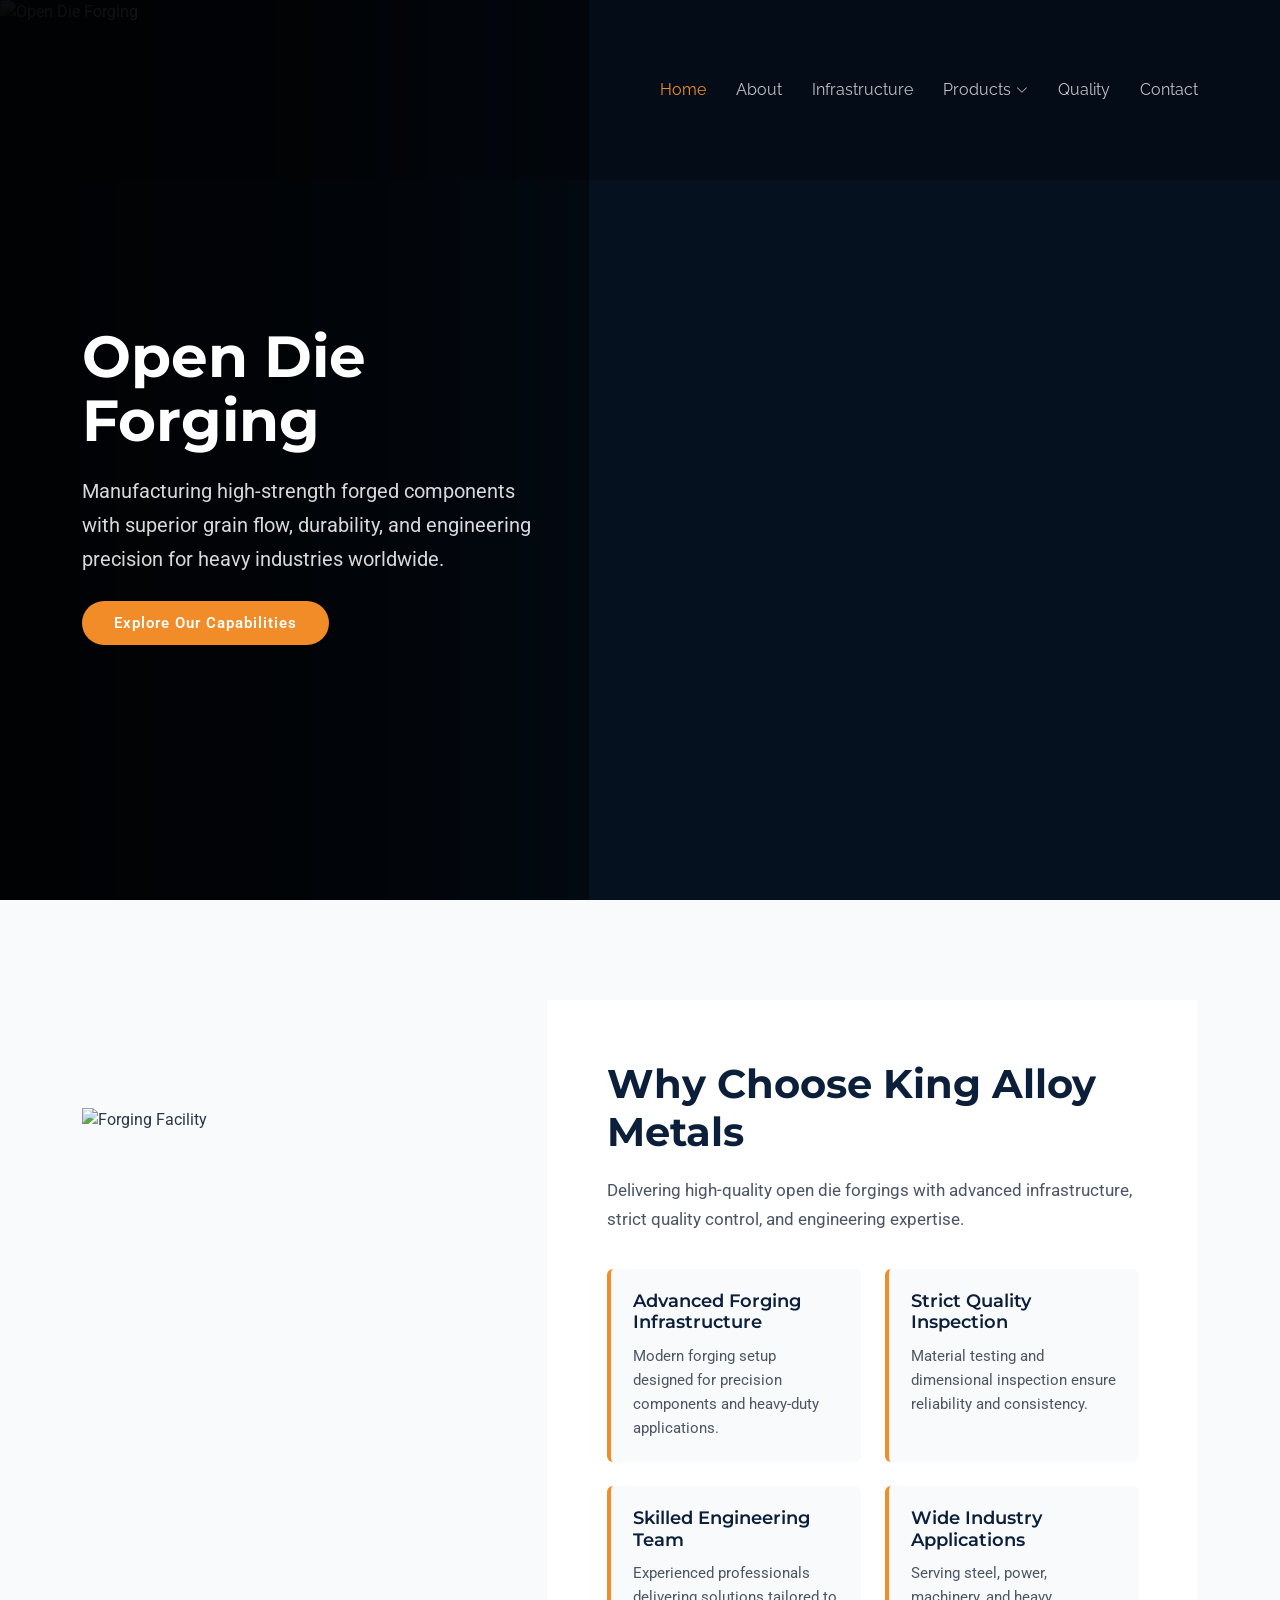
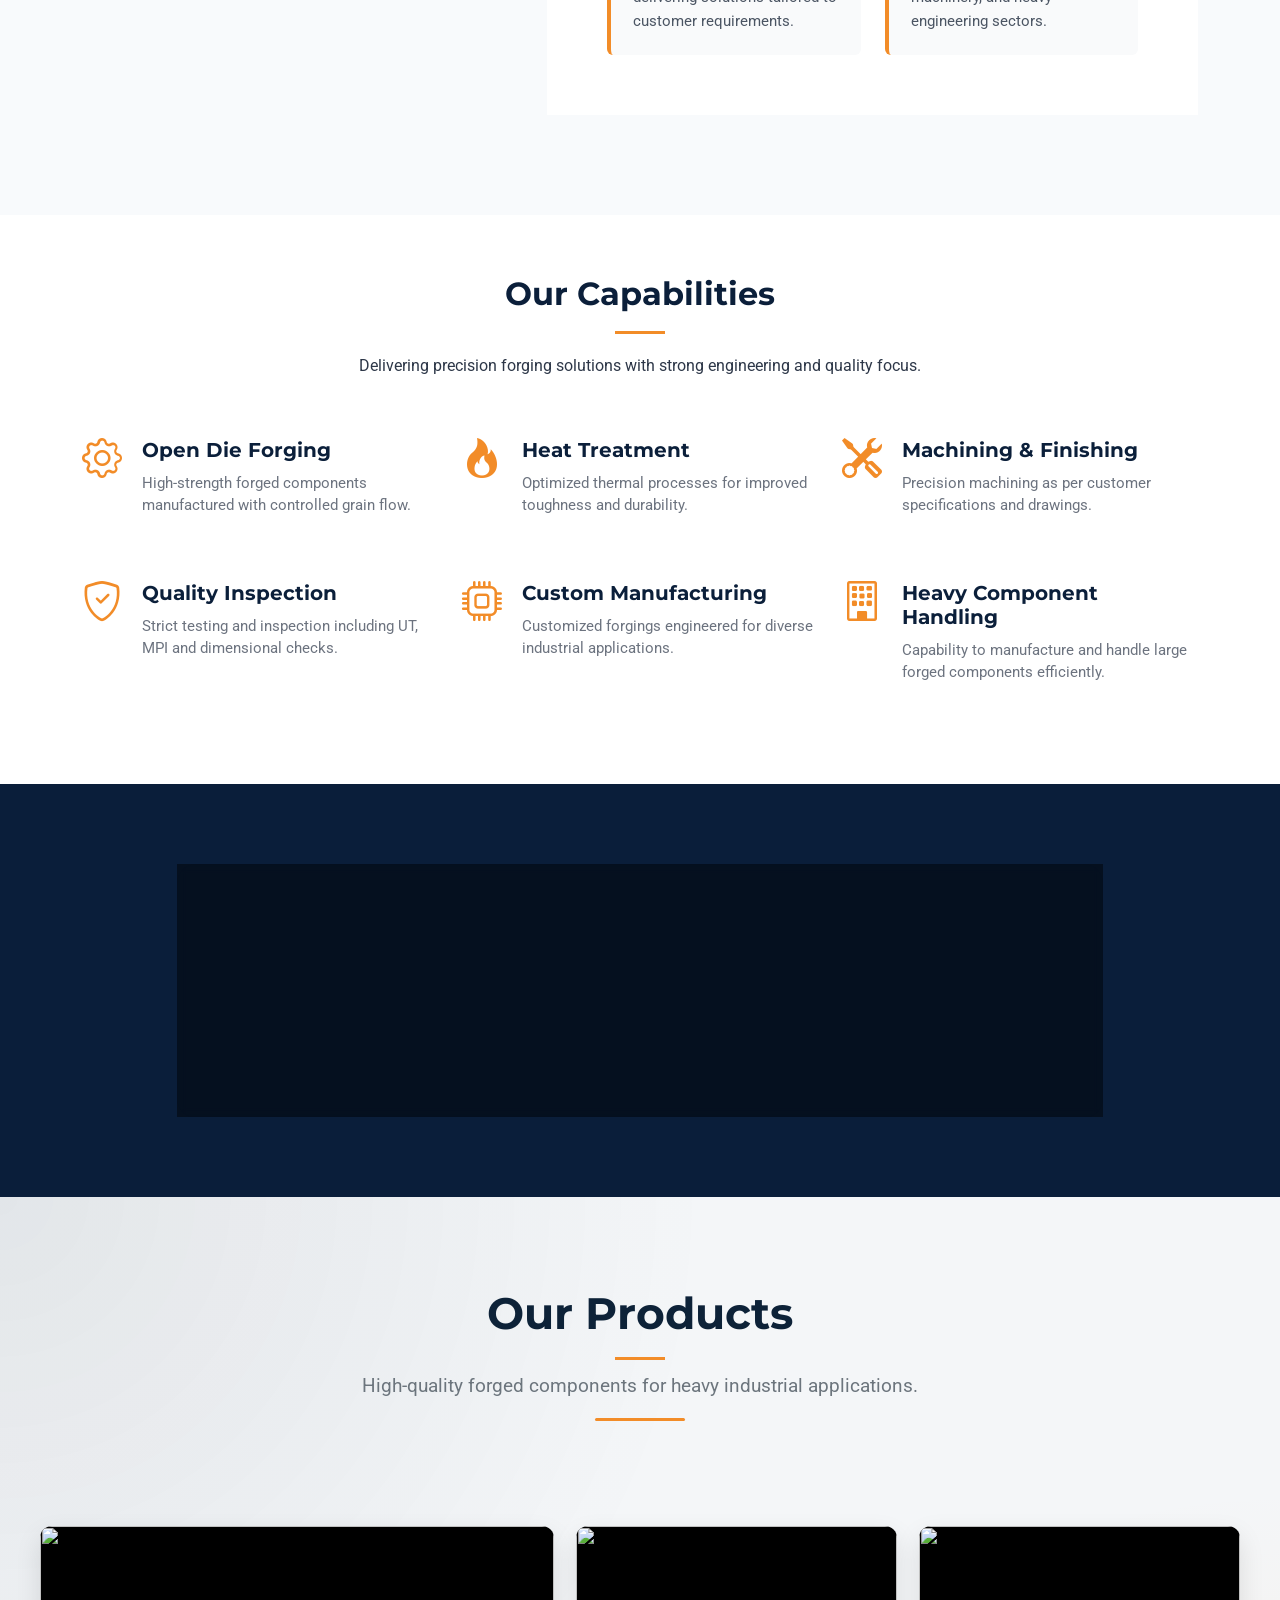
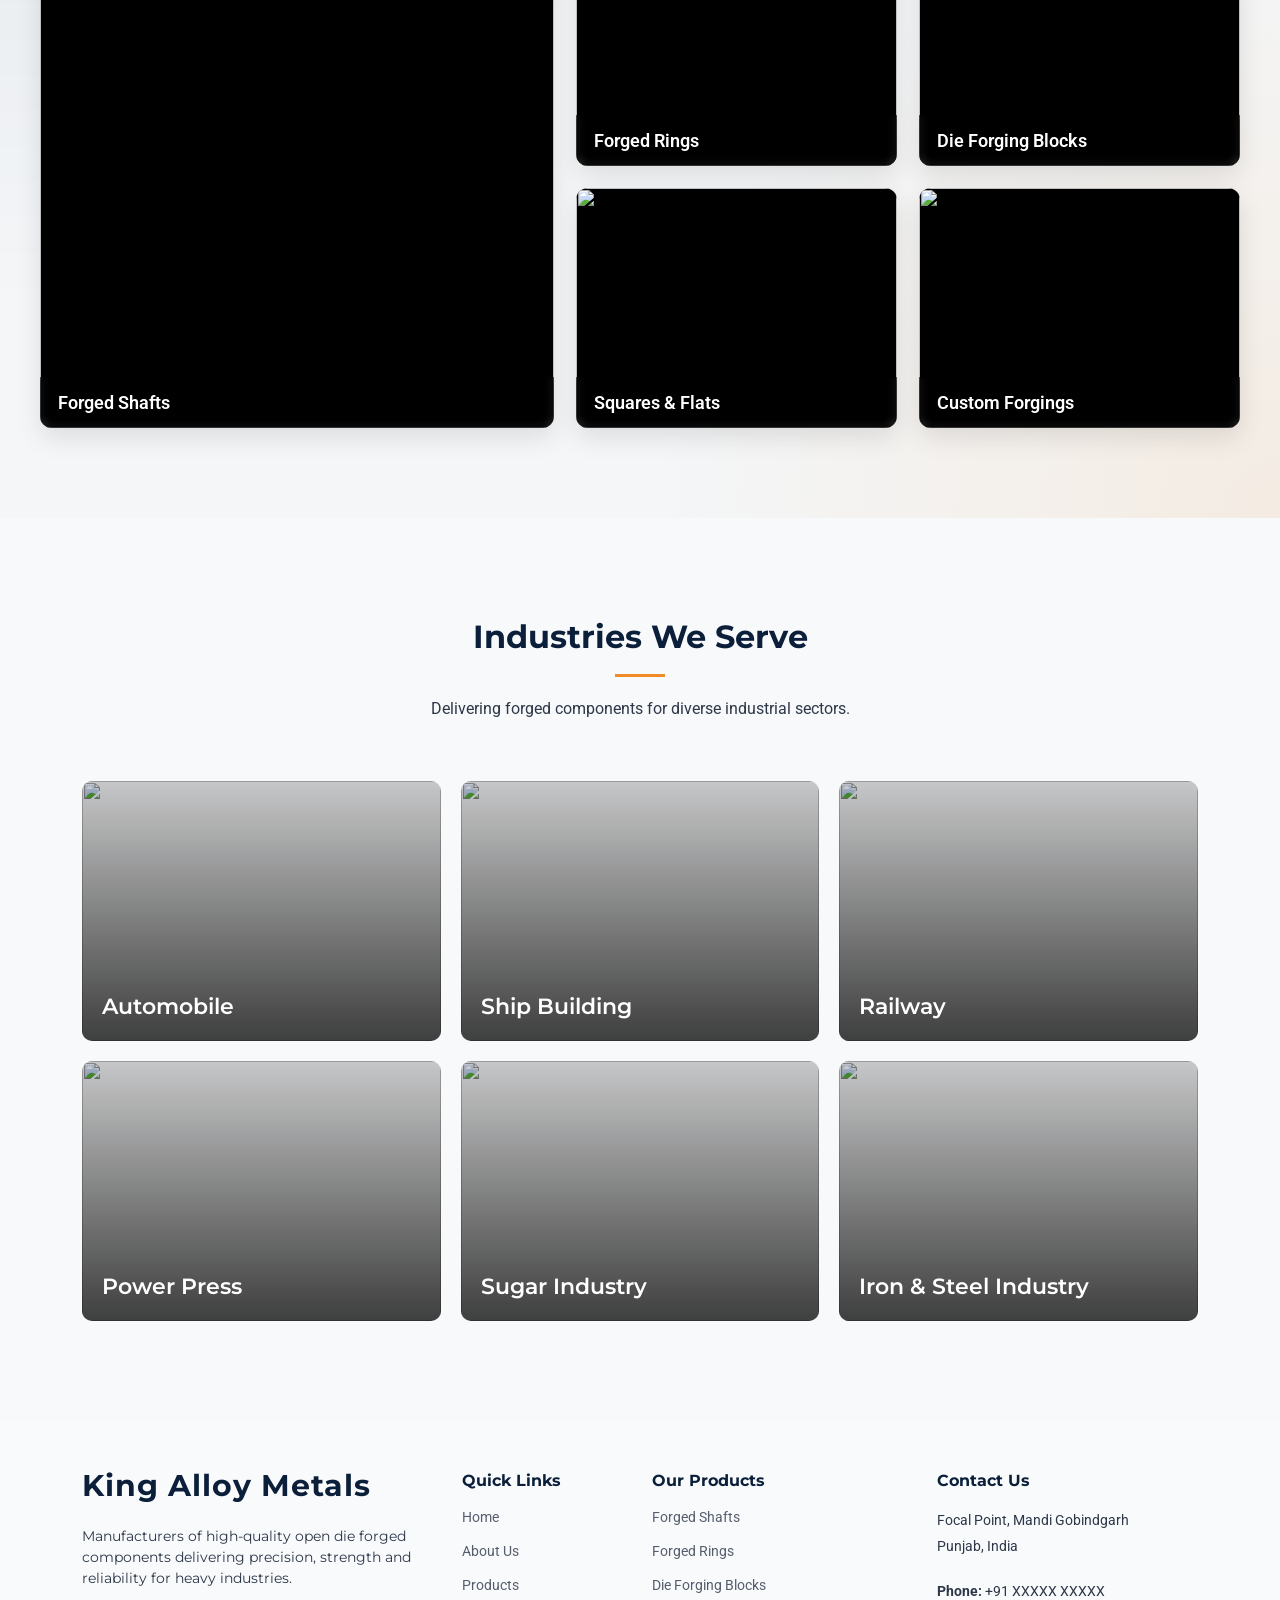
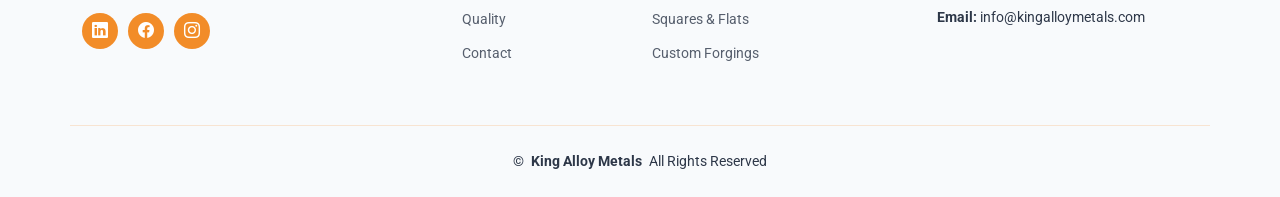
==== commit e9d3d928: "favicon" ====
--- a/index.html
+++ b/index.html
@@ -9,8 +9,8 @@
   <meta name="keywords" content="">
 
   <!-- Favicons -->
-  <link href="assets/img/favicon.png" rel="icon">
-  <link href="assets/img/apple-touch-icon.png" rel="apple-touch-icon">
+  <link href="https://res.cloudinary.com/djylb2jbh/image/upload/v1771016563/kam_1_f6fmvr.png" rel="icon">
+  <link href="https://res.cloudinary.com/djylb2jbh/image/upload/v1771016563/kam_1_f6fmvr.png" rel="apple-touch-icon">
 
   <!-- Fonts -->
   <link href="https://fonts.googleapis.com" rel="preconnect">
@@ -49,8 +49,8 @@
 
       <nav id="navmenu" class="navmenu">
         <ul>
-          <li><a href="index.html" class="active">Home<br></a></li>
-          <li><a href="about.html">About</a></li>
+          <li><a href="/" class="active">Home<br></a></li>
+          <li><a href="coming-soon.html">About</a></li>
           <li><a href="services.html">Infrastructure</a></li>
           <li class="dropdown"><a href="#"><span>Products</span> <i class="bi bi-chevron-down toggle-dropdown"></i></a>
             <ul>
@@ -69,12 +69,12 @@
               <li><a href="#">Dropdown 4</a></li>
             </ul>
           </li>
-          <li><a href="services.html">Quality</a></li>
+          <li><a href="coming-soon.html">Quality</a></li>
          <!-- <li><a href="portfolio.html">Portfolio</a></li>
           <li><a href="team.html">Team</a></li>
           <li><a href="blog.html">Blog</a></li>-->
           
-          <li><a href="contact.html">Contact</a></li>
+          <li><a href="coming-soon.html">Contact</a></li>
         </ul>
         <i class="mobile-nav-toggle d-xl-none bi bi-list"></i>
       </nav>
@@ -705,7 +705,7 @@
 
   </main>
 
-  <footer id="footer" class="footer light-background">
+ <footer id="footer" class="footer light-background">
 
   <div class="footer-top">
     <div class="container">
@@ -734,11 +734,11 @@
         <div class="col-lg-2 col-6 footer-links">
           <h4>Quick Links</h4>
           <ul>
-            <li><a href="#">Home</a></li>
-            <li><a href="#about">About Us</a></li>
-            <li><a href="#products">Products</a></li>
-            <li><a href="#quality">Quality</a></li>
-            <li><a href="#contact">Contact</a></li>
+            <li><a href="index.html">Home</a></li>
+            <li><a href="coming-soon.html">About Us</a></li>
+            <li><a href="coming-soon.html">Products</a></li>
+            <li><a href="coming-soon.html">Quality</a></li>
+            <li><a href="coming-soon.html">Contact</a></li>
           </ul>
         </div>
 
--- a/assets/css/main.css
+++ b/assets/css/main.css
@@ -1366,6 +1366,60 @@
   margin-top: 18px;
   border-radius: 3px;
 }
+/* ======================================
+   MOBILE FIX — PRODUCT OVERLAP ISSUE
+======================================*/
+@media (max-width: 768px) {
+
+  .products {
+    padding: 40px 15px;
+  }
+
+  .products-grid {
+    display: flex;
+    flex-direction: column;
+    gap: 18px;
+  }
+
+  .product-card,
+  .product-card.large {
+    width: 100%;
+    height: 260px;   /* fixed safe height */
+    grid-row: auto;
+  }
+
+  .product-slider {
+    height: 100%;
+  }
+
+  .product-slider img {
+    height: 100%;
+    object-fit: cover;
+  }
+
+  /* remove heavy hover overlay on mobile */
+  .product-overlay {
+    opacity: 1;
+    background: linear-gradient(
+      to top,
+      rgba(0,0,0,0.45),
+      rgba(0,0,0,0.05)
+    );
+  }
+
+  .product-overlay h3 {
+    font-size: 20px;
+  }
+
+  .product-overlay p {
+    font-size: 14px;
+  }
+
+  .product-label {
+    font-size: 18px;
+    padding: 10px 14px;
+  }
+}
 
 /* ===============================
    GRID LAYOUT
@@ -1501,41 +1555,141 @@
   font-size: 18px;
 }
 
-/* ===============================
-   RESPONSIVE
-=================================*/
-
+/* ======================================
+   FINAL MOBILE FIX (WORKING VERSION)
+======================================*/
 @media (max-width: 992px) {
 
+  .products {
+    padding: 35px 12px;
+  }
+
   .products-grid {
-    grid-template-columns: 1fr;
-  }
-
+    display: flex !important;
+    flex-direction: column;
+    gap: 16px;
+  }
+
+  .product-card,
   .product-card.large {
-    grid-row: span 1;
-  }
-
-  .product-card {
-    height: 280px;
-  }
-
-  .products .section-title {
-    text-align: center;
-  }
-
-  .products .section-title::after {
+    width: 100%;
+    height: 240px !important;
+    min-height: 240px;
+    grid-row: auto !important;
+  }
+
+  .product-slider {
+    height: 100%;
+  }
+
+  .product-slider img {
+    height: 100%;
+    object-fit: cover;
+  }
+
+  /* Disable hover-only behaviour on phone */
+  .product-overlay {
+    opacity: 1;
+    background: linear-gradient(
+      to top,
+      rgba(0,0,0,0.45),
+      rgba(0,0,0,0.05)
+    );
+  }
+
+  .product-overlay h3 {
+    font-size: 19px;
+  }
+
+  .product-overlay p {
+    font-size: 14px;
+  }
+
+  .product-label {
+    font-size: 20px;
+    padding: 10px 14px;
+  }
+}----*/
+/* ======================================
+   PREMIUM MOBILE PRODUCTS LAYOUT
+======================================*
+@media (max-width: 992px) {
+
+  .products {
+    padding: 35px 12px;
+  }
+
+  /* MOBILE = column layout *
+  .products-grid {
+    display: flex !important;
+    flex-direction: column;
+    gap: 14px;
+  }
+
+  /* CARD → horizontal *
+  .product-card,
+  .product-card.large {
+    display: flex;
+    flex-direction: row;
+    height: 115px !important;
+    min-height: 115px;
+    border-radius: 10px;
+    overflow: hidden;
+    grid-row: auto !important;
+  }
+
+  /* image side *
+  .product-slider {
+    width: 38%;
+    height: 100%;
+    flex-shrink: 0;
+  }
+
+  .product-slider img {
+    width: 100%;
+    height: 100%;
+    object-fit: cover;
+  }
+
+  /* remove hover overlay on phone *
+  .product-overlay {
+    display: none;
+  }
+
+  /* label becomes content area *
+  .product-label {
+    position: relative;
+    width: 62%;
+    height: 100%;
+    display: flex;
+    align-items: center;
+    padding: 0 14px;
+    background: #fff;
+    color: #0d2238;
+    font-size: 19px;
+    font-weight: 600;
+    border-left: 1px solid #eee;
+  }
+
+  /* subtle arrow indicator *
+  .product-label::after {
+    content: "→";
     margin-left: auto;
-    margin-right: auto;
-  }
-
+    color: var(--accent-color);
+    font-size: 20px;
+    font-weight: 700;
+  }
+
+  /* title fix *
   .products .section-title h2 {
-    font-size: 34px;
+    font-size: 30px;
   }
 
   .products .section-title p {
-    font-size: 16px;
-  }
-}
+    font-size: 15px;
+  }
+}
+-----*/
 
 
 /*--------------------------------------------------------------
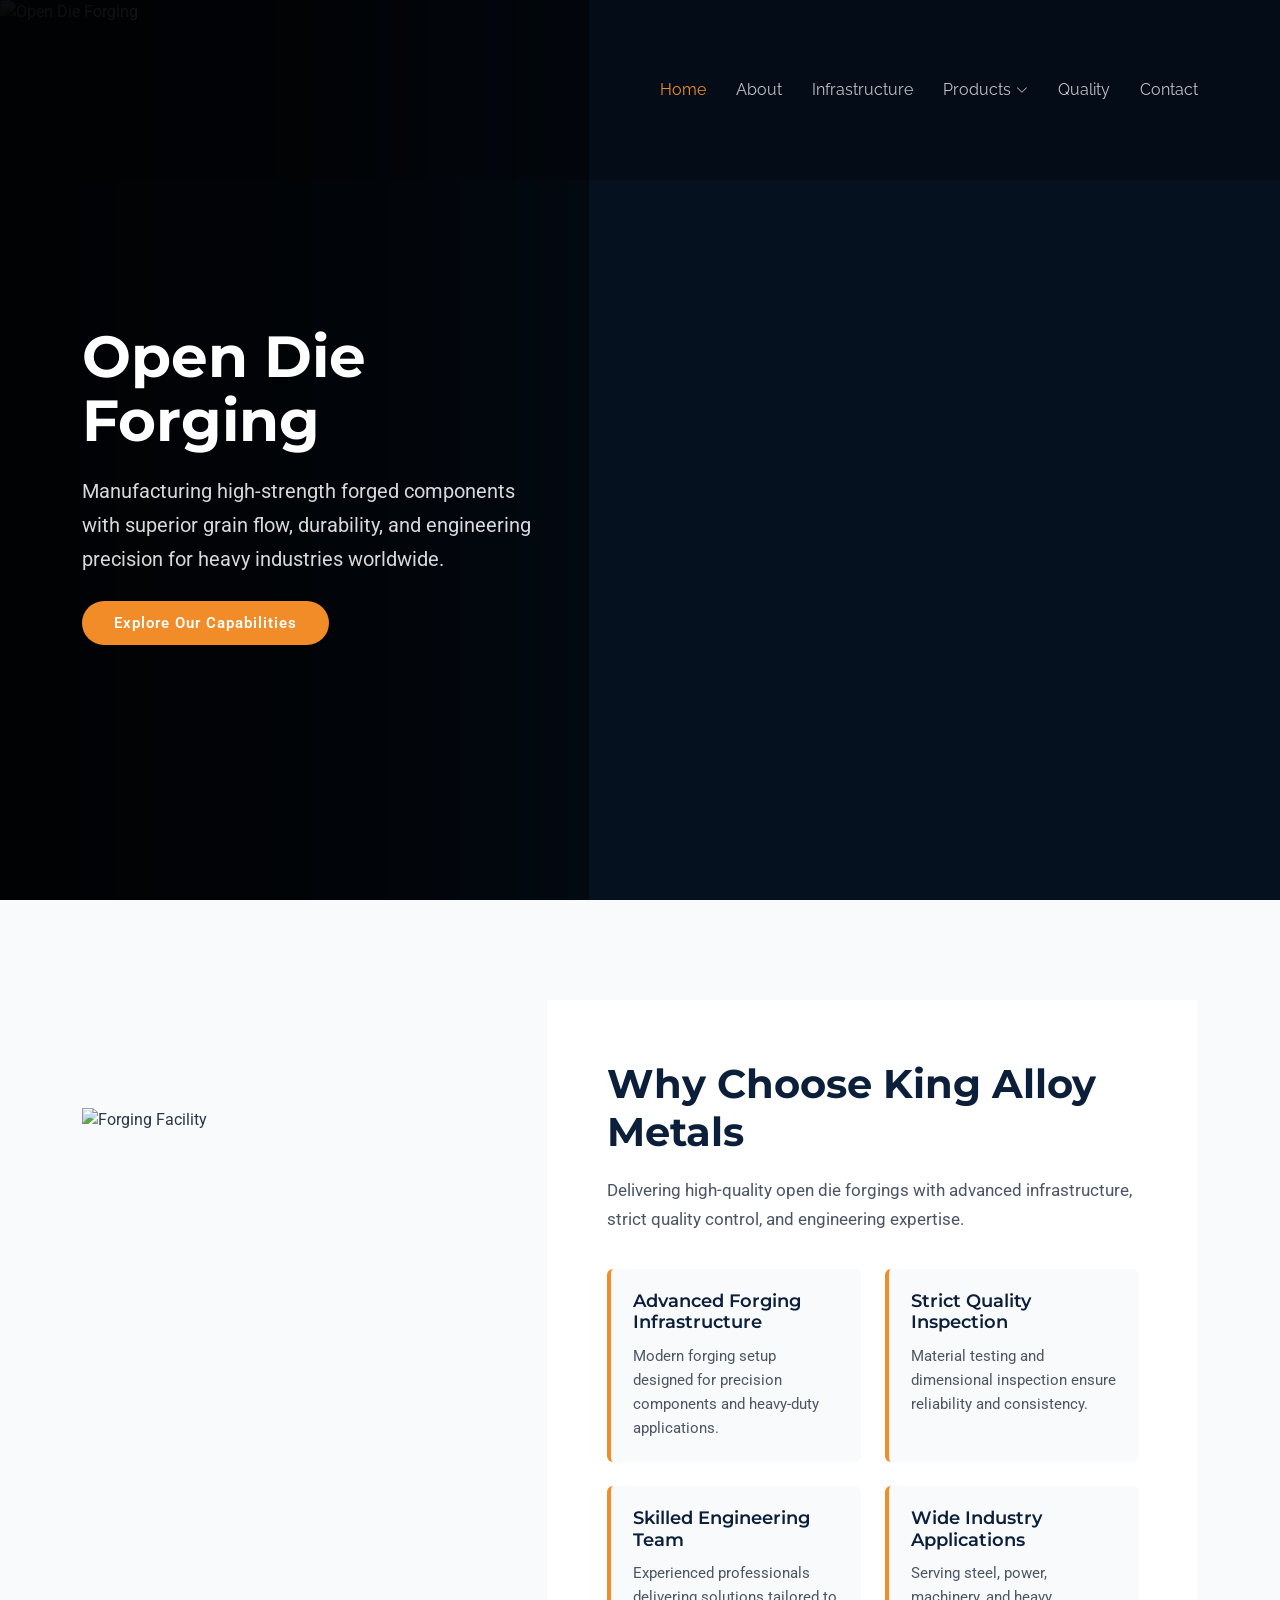
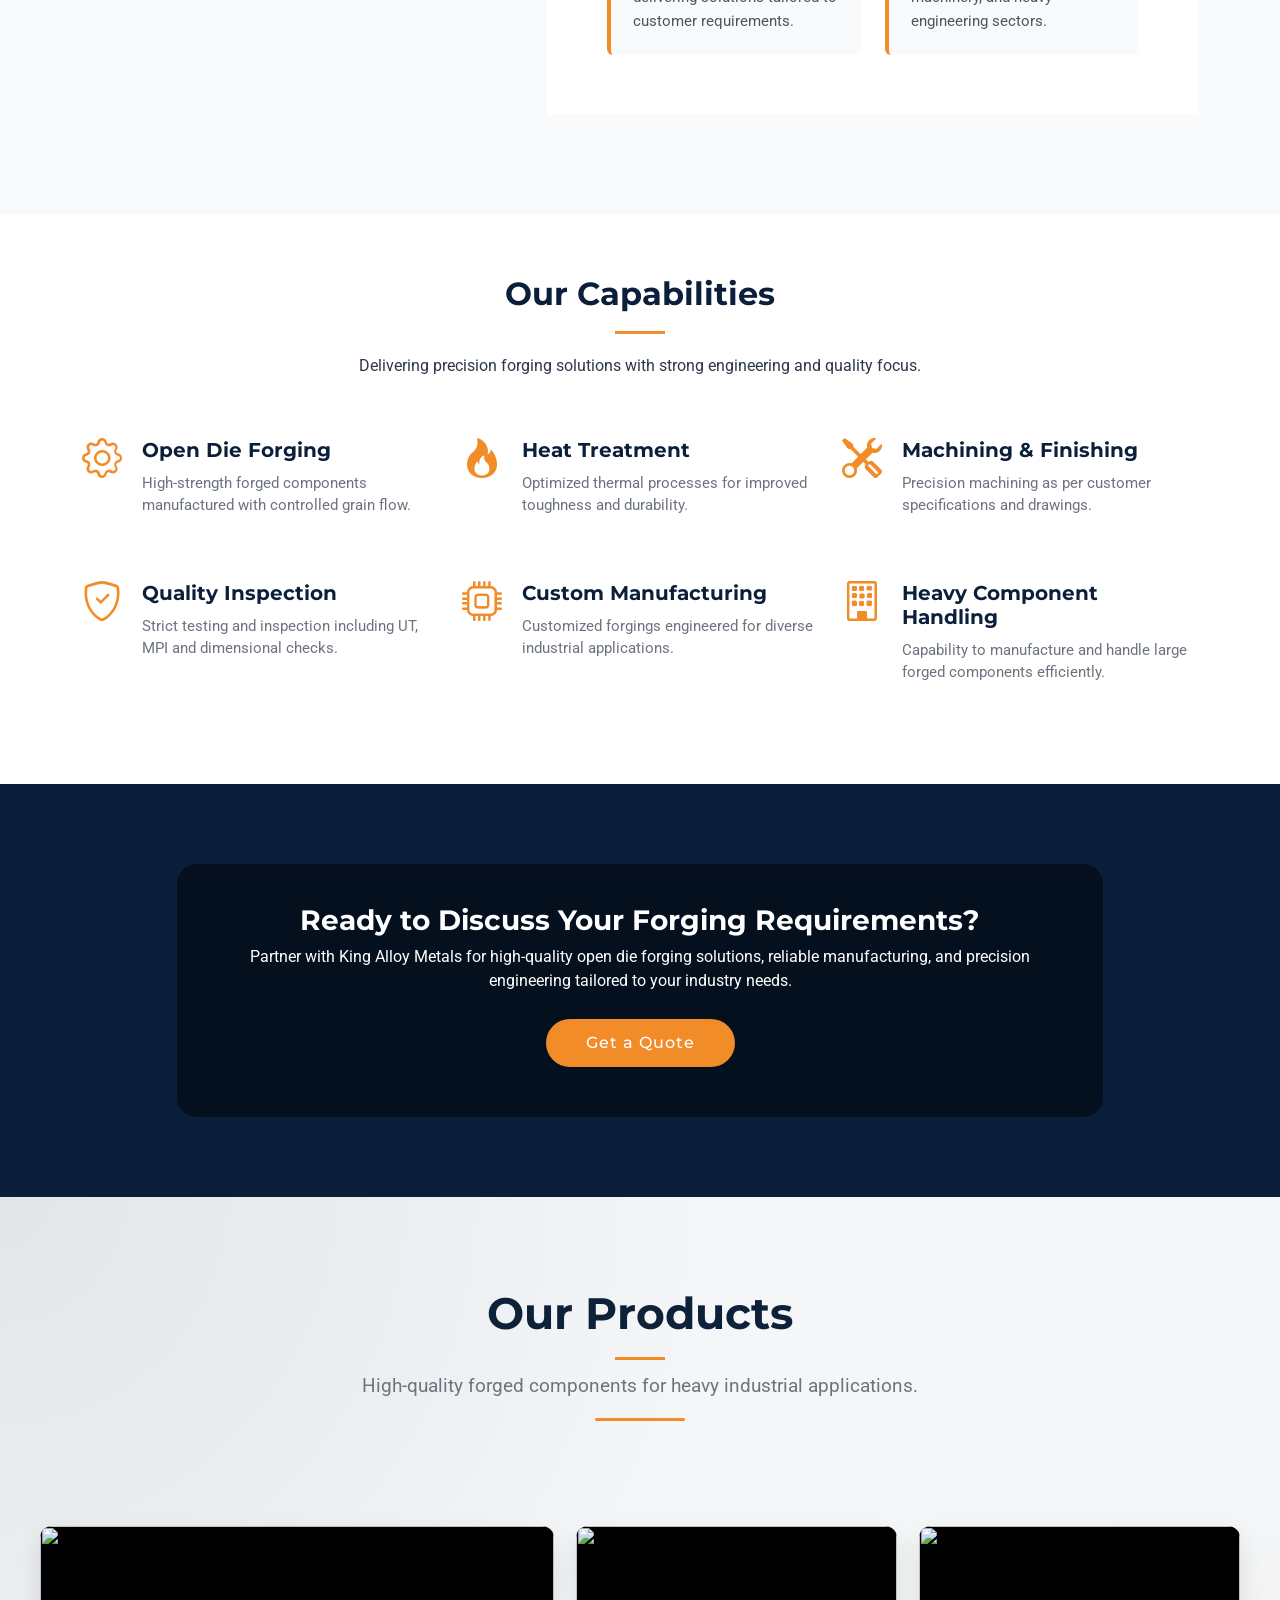
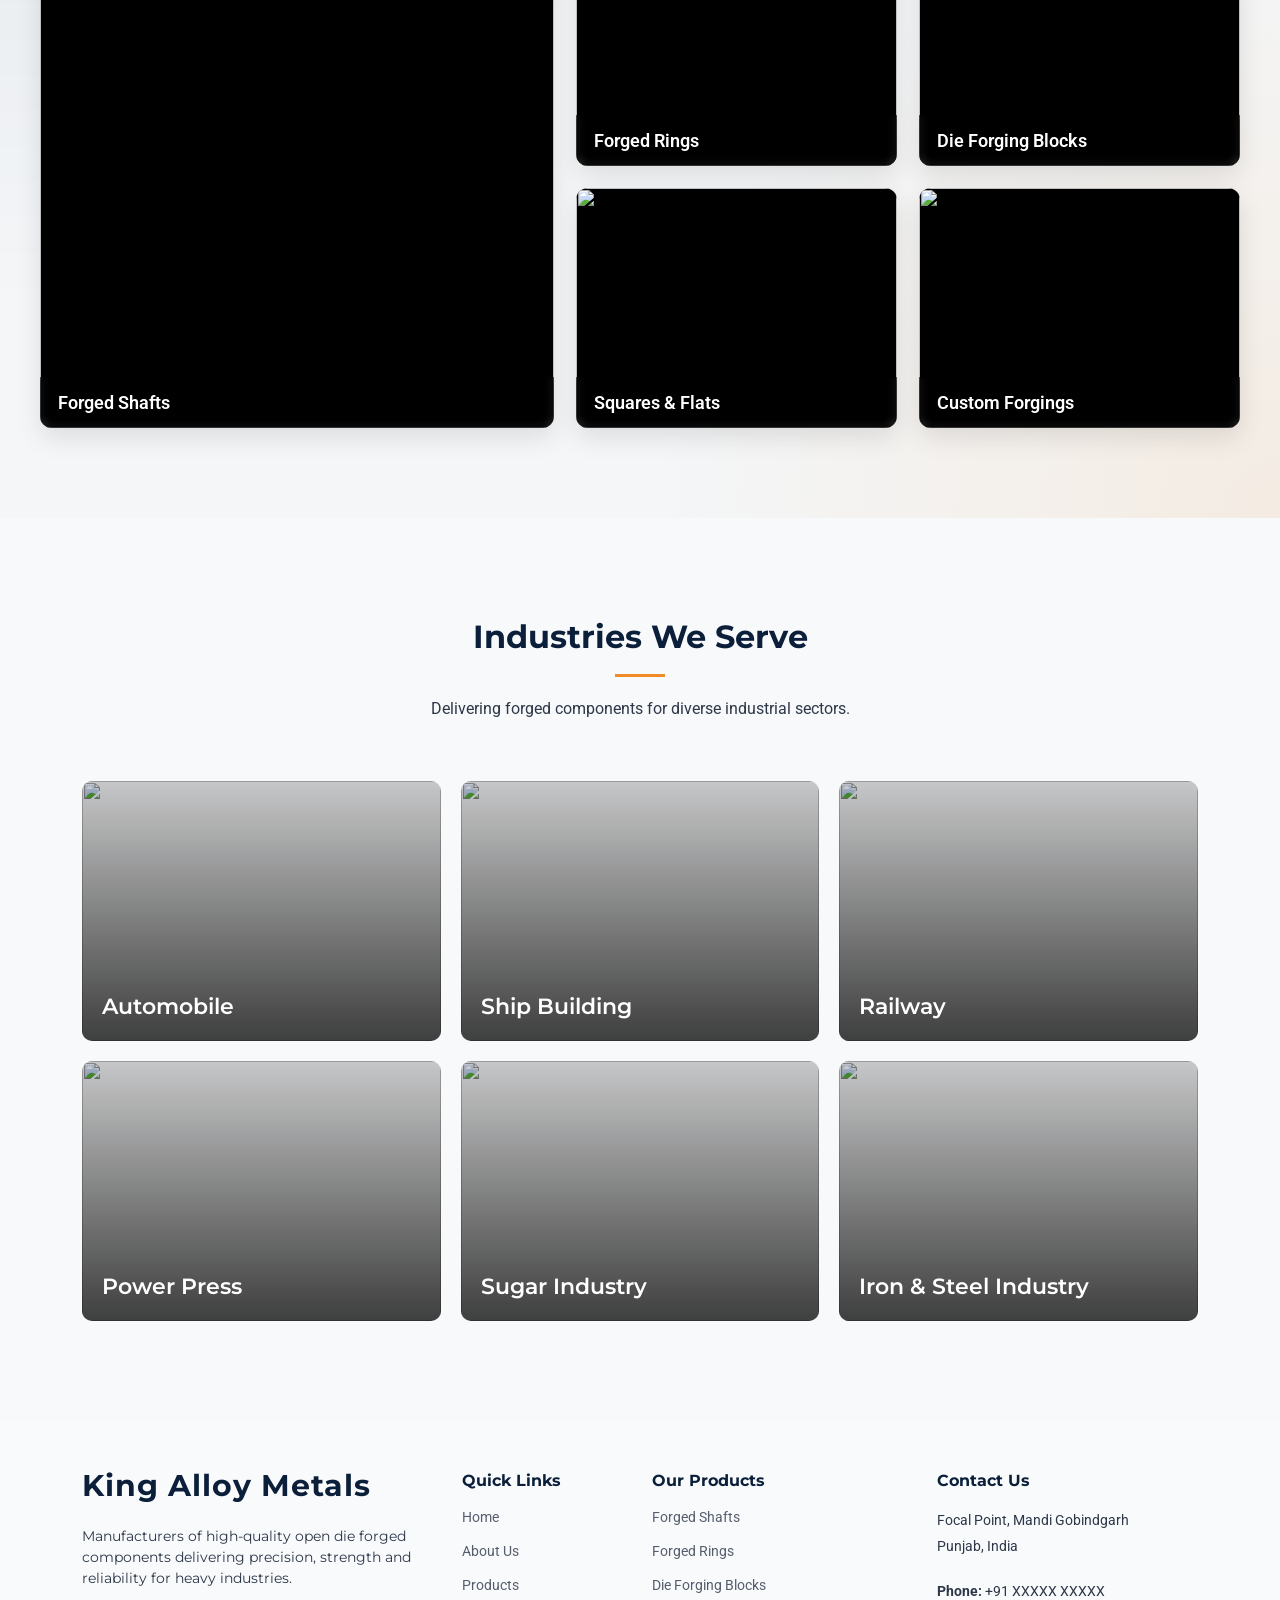
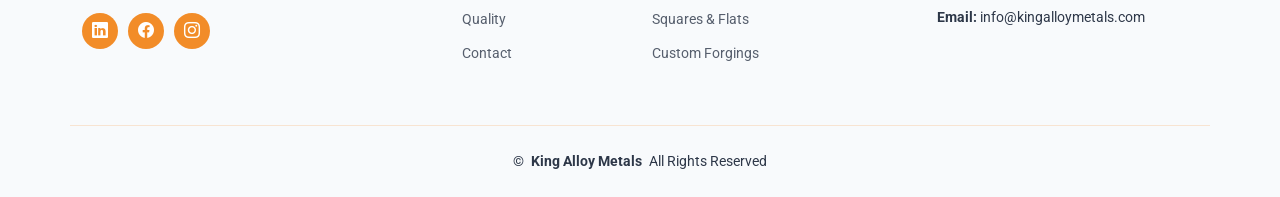
==== commit d8b74a95: "favicon edit" ====
--- a/index.html
+++ b/index.html
@@ -9,8 +9,8 @@
   <meta name="keywords" content="">
 
   <!-- Favicons -->
-  <link href="https://res.cloudinary.com/djylb2jbh/image/upload/v1771016563/kam_1_f6fmvr.png" rel="icon">
-  <link href="https://res.cloudinary.com/djylb2jbh/image/upload/v1771016563/kam_1_f6fmvr.png" rel="apple-touch-icon">
+  <link href="https://res.cloudinary.com/djylb2jbh/image/upload/v1771390494/kam_2_brzmcx.png" rel="icon">
+  <link href="https://res.cloudinary.com/djylb2jbh/image/upload/v1771390494/kam_2_brzmcx.png" rel="apple-touch-icon">
 
   <!-- Fonts -->
   <link href="https://fonts.googleapis.com" rel="preconnect">
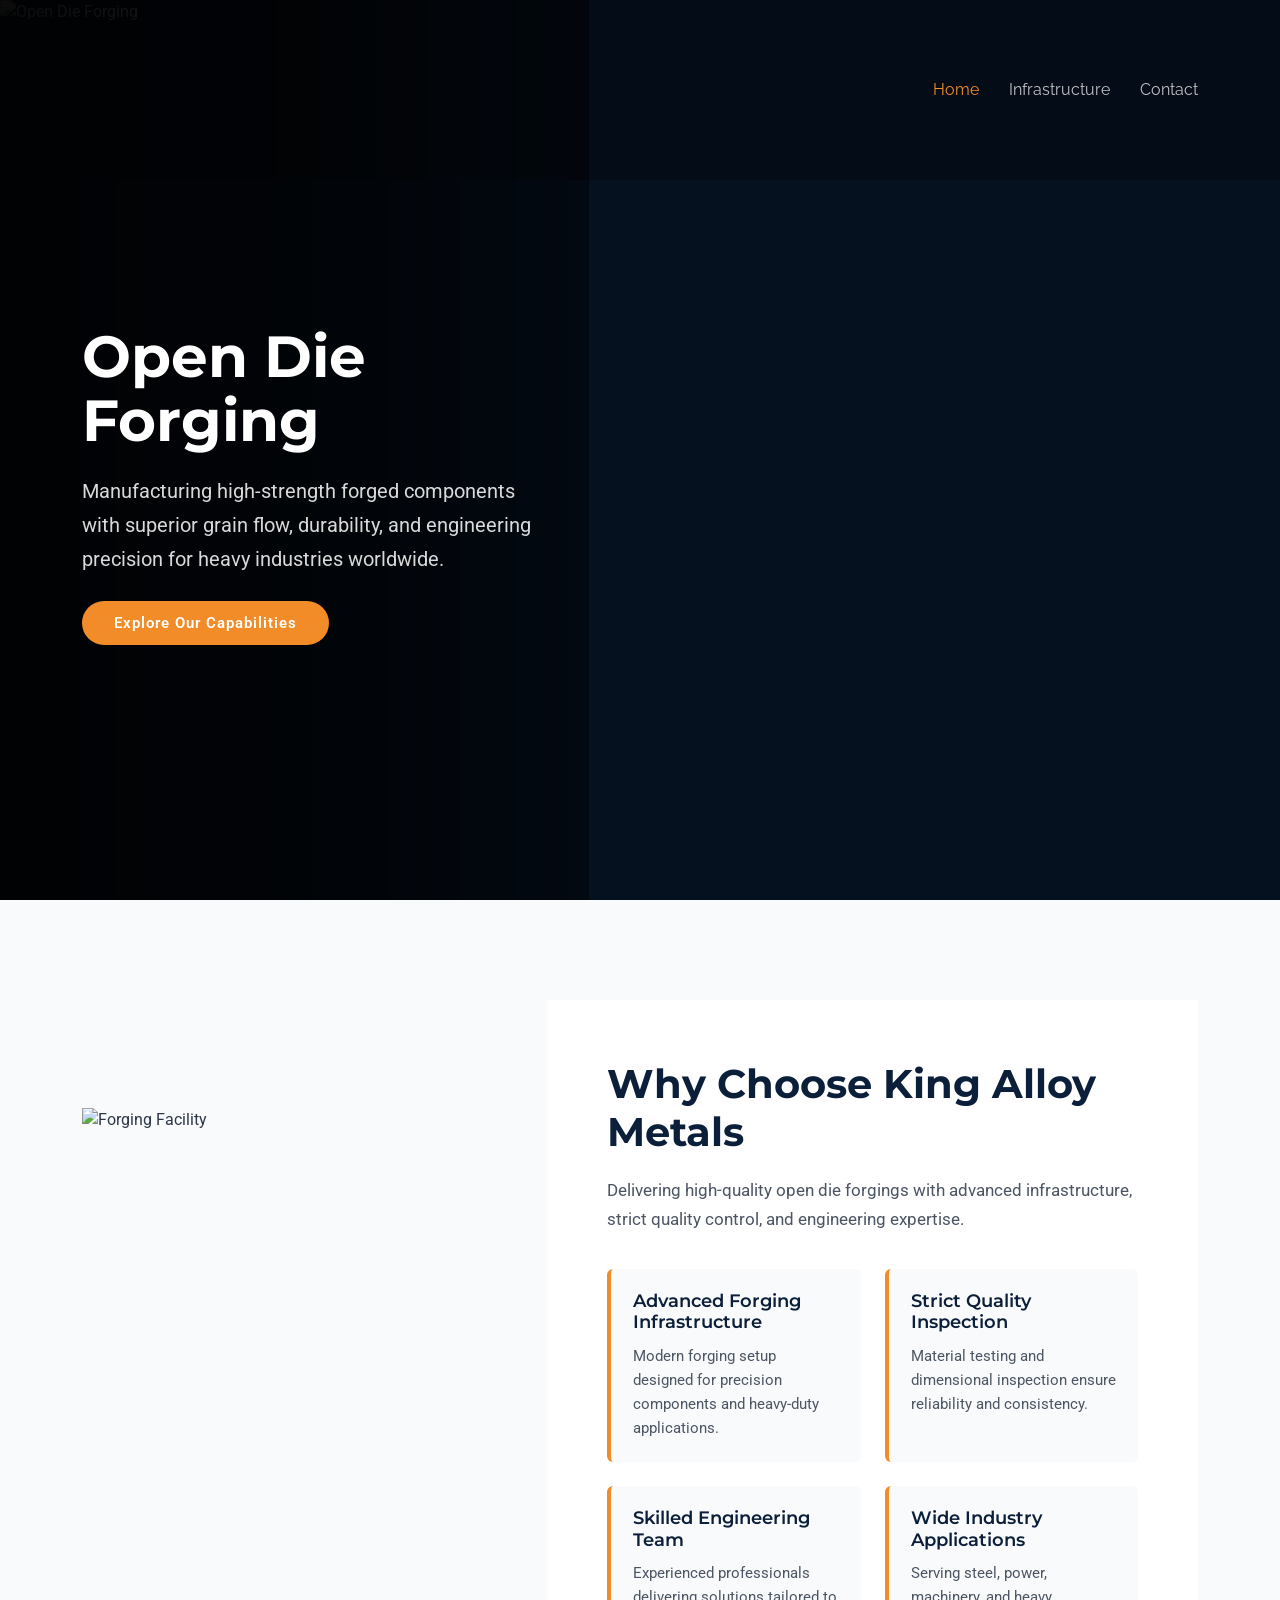
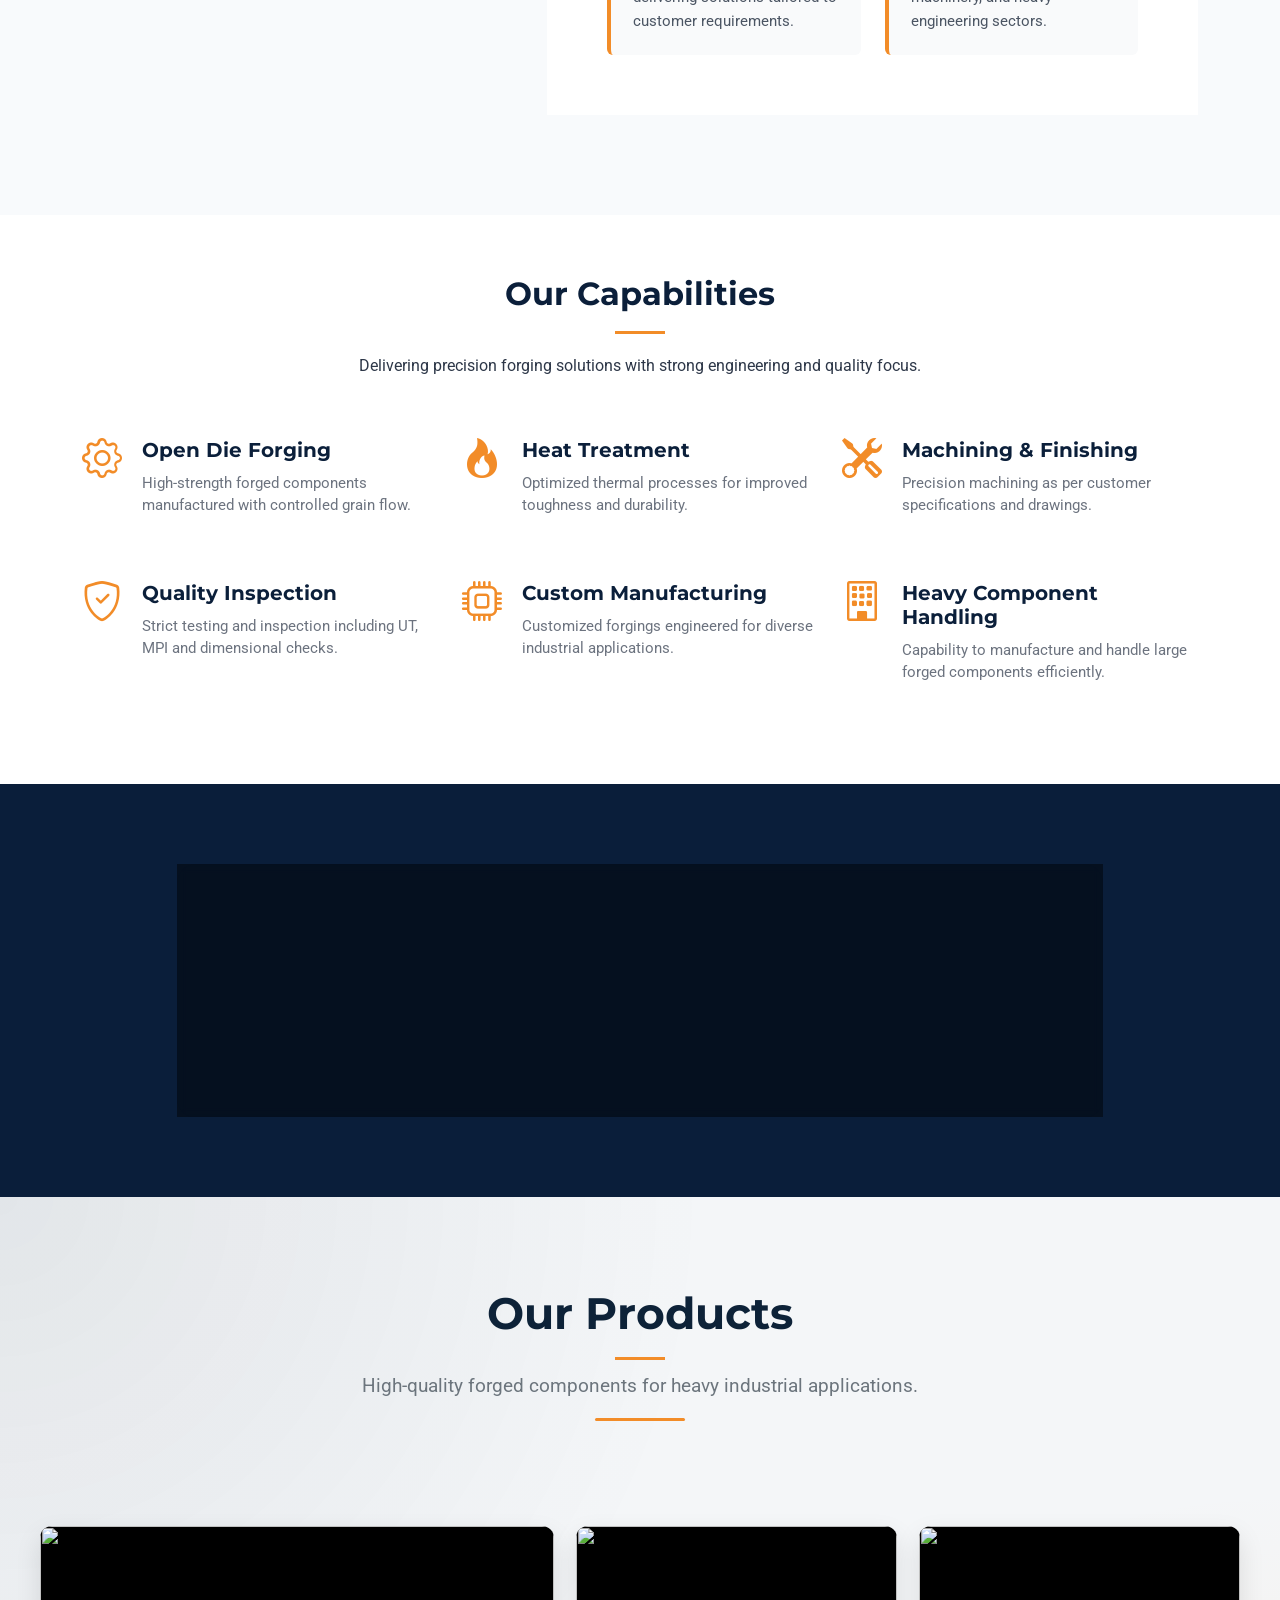
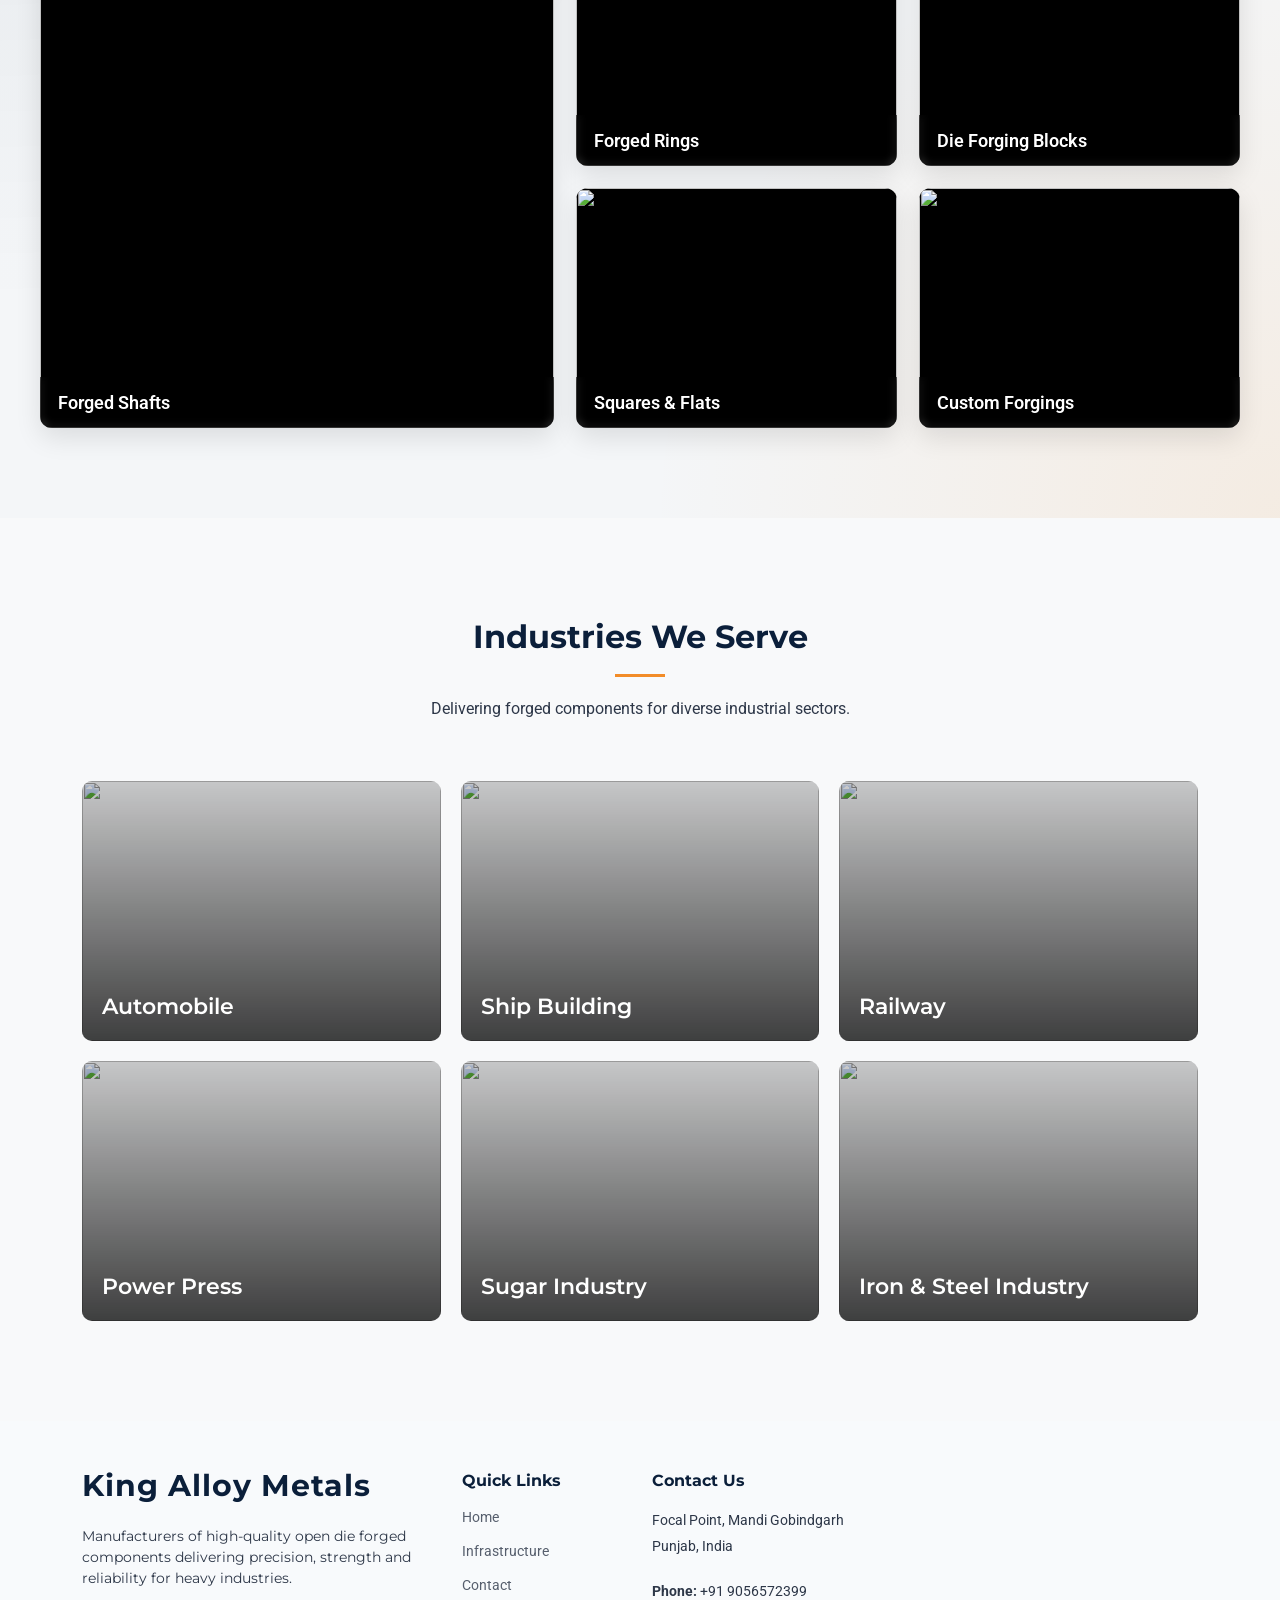
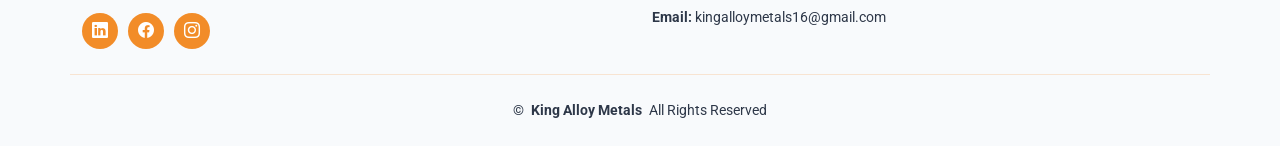
==== commit 88ec84e4: "sample whole with home , infra, contact" ====
--- a/index.html
+++ b/index.html
@@ -8,9 +8,12 @@
   <meta name="description" content="">
   <meta name="keywords" content="">
 
-  <!-- Favicons -->
+  <!-- Favicons --
   <link href="https://res.cloudinary.com/djylb2jbh/image/upload/v1771390494/kam_2_brzmcx.png" rel="icon">
-  <link href="https://res.cloudinary.com/djylb2jbh/image/upload/v1771390494/kam_2_brzmcx.png" rel="apple-touch-icon">
+  <link href="" rel="apple-touch-icon">-->
+  <link rel="icon" type="image/png" href="https://res.cloudinary.com/djylb2jbh/image/upload/v1771390494/kam_2_brzmcx.png">
+<link rel="shortcut icon" href="https://res.cloudinary.com/djylb2jbh/image/upload/v1771016563/kam_1_f6fmvr.png">
+
 
   <!-- Fonts -->
   <link href="https://fonts.googleapis.com" rel="preconnect">
@@ -27,13 +30,6 @@
   <!-- Main CSS File -->
   <link href="assets/css/main.css" rel="stylesheet">
 
-  <!-- =======================================================
-  * Template Name: Nova
-  * Template URL: https://bootstrapmade.com/nova-bootstrap-business-template/
-  * Updated: Aug 07 2024 with Bootstrap v5.3.3
-  * Author: BootstrapMade.com
-  * License: https://bootstrapmade.com/license/
-  ======================================================== -->
 </head>
 
 <body class="index-page">
@@ -41,7 +37,7 @@
   <header id="header" class="header d-flex align-items-center fixed-top">
     <div class="container-fluid container-xl position-relative d-flex align-items-center justify-content-between">
 
-      <a href="index.html" class="logo d-flex align-items-center">
+      <a href="/" class="logo d-flex align-items-center">
         <!-- Uncomment the line below if you also wish to use an image logo -->
         <img src="https://res.cloudinary.com/djylb2jbh/image/upload/v1771016563/kam_1_f6fmvr.png" alt="">
         <!--<h1 class="sitename">King Alloy Metals</h1>-->
@@ -50,9 +46,9 @@
       <nav id="navmenu" class="navmenu">
         <ul>
           <li><a href="/" class="active">Home<br></a></li>
-          <li><a href="coming-soon.html">About</a></li>
+          <!--<li><a href="coming-soon.html">About</a></li>-->
           <li><a href="services.html">Infrastructure</a></li>
-          <li class="dropdown"><a href="#"><span>Products</span> <i class="bi bi-chevron-down toggle-dropdown"></i></a>
+          <!--<li class="dropdown"><a href="#"><span>Products</span> <i class="bi bi-chevron-down toggle-dropdown"></i></a>
             <ul>
               <li><a href="#">Steel Ingots</a></li>
               <!--<li class="dropdown"><a href="#"><span>Deep Dropdown</span> <i class="bi bi-chevron-down toggle-dropdown"></i></a>
@@ -63,7 +59,7 @@
                   <li><a href="#">Deep Dropdown 4</a></li>
                   <li><a href="#">Deep Dropdown 5</a></li>
                 </ul>
-              </li>-->
+              </li>--
               <li><a href="#">Steel Shafts</a></li>
               <li><a href="#">Dropdown 3</a></li>
               <li><a href="#">Dropdown 4</a></li>
@@ -74,7 +70,7 @@
           <li><a href="team.html">Team</a></li>
           <li><a href="blog.html">Blog</a></li>-->
           
-          <li><a href="coming-soon.html">Contact</a></li>
+          <li><a href="contact.html">Contact</a></li>
         </ul>
         <i class="mobile-nav-toggle d-xl-none bi bi-list"></i>
       </nav>
@@ -249,18 +245,14 @@
   </div>
 
 </section>
-
-
-    <!-- Contact CTA Section --
 <section id="call-to-action" class="call-to-action section dark-background">
 
-  <img src="https://res.cloudinary.com/djylb2jbh/image/upload/v1771059252/f4_snnhwg.webp" alt="Forging Process">
+  <img src="https://res.cloudinary.com/djylb2jbh/image/upload/v1771059252/f4_snnhwg.webp" alt="">
 
   <div class="container">
     <div class="row justify-content-center" data-aos="fade-up" data-aos-delay="100">
-
       <div class="col-xl-10">
-        <div class="text-center">
+        <div class="text-center cta-content">
 
           <h3>Ready to Discuss Your Forging Requirements?</h3>
 
@@ -273,31 +265,6 @@
 
         </div>
       </div>
-
-    </div>
-  </div>
-
-</section>-->
-<section id="call-to-action" class="call-to-action section dark-background">
-
-  <img src="https://res.cloudinary.com/djylb2jbh/image/upload/v1771059252/f4_snnhwg.webp" alt="">
-
-  <div class="container">
-    <div class="row justify-content-center" data-aos="fade-up" data-aos-delay="100">
-      <div class="col-xl-10">
-        <div class="text-center cta-content">
-
-          <h3>Ready to Discuss Your Forging Requirements?</h3>
-
-          <p>
-            Partner with King Alloy Metals for high-quality open die forging solutions,
-            reliable manufacturing, and precision engineering tailored to your industry needs.
-          </p>
-
-          <a class="cta-btn" href="#contact">Get a Quote</a>
-
-        </div>
-      </div>
     </div>
   </div>
 
@@ -474,167 +441,6 @@
 
 </section>
 
-    <!-- Features Section --
-    <section id="features" class="features section">
-
-      <div class="container">
-        <div class="row">
-          <div class="col-lg-7" data-aos="fade-up" data-aos-delay="100">
-            <h3 class="mb-0">Powerful Features for</h3>
-            <h3>Your Business</h3>
-
-            <div class="row gy-4">
-
-              <div class="col-md-6">
-                <div class="icon-list d-flex">
-                  <i class="bi bi-eye" style="color: #ff8b2c;"></i>
-                  <span>Easy Cart Features</span>
-                </div>
-              </div><!-- End Icon List Item--
-
-              <div class="col-md-6">
-                <div class="icon-list d-flex">
-                  <i class="bi bi-infinity" style="color: #5578ff;"></i>
-                  <span>Sit amet consectetur adipisicing</span>
-                </div>
-              </div><!-- End Icon List Item--
-
-              <div class="col-md-6">
-                <div class="icon-list d-flex">
-                  <i class="bi bi-mortarboard" style="color: #e80368;"></i>
-                  <span>Ipsum Rerum Explicabo</span>
-                </div>
-              </div><!-- End Icon List Item--
-
-              <div class="col-md-6">
-                <div class="icon-list d-flex">
-                  <i class="bi bi-star" style="color: #ffa76e;"></i>
-                  <span>Easy Cart Features</span>
-                </div>
-              </div><!-- End Icon List Item--
-
-              <div class="col-md-6">
-                <div class="icon-list d-flex">
-                  <i class="bi bi-x-diamond" style="color: #11dbcf;"></i>
-                  <span>Easy Cart Features</span>
-                </div>
-              </div><!-- End Icon List Item--
-
-              <div class="col-md-6">
-                <div class="icon-list d-flex">
-                  <i class="bi bi-camera-video" style="color: #4233ff;"></i>
-                  <span>Sit amet consectetur adipisicing</span>
-                </div>
-              </div><!-- End Icon List Item--
-
-              <div class="col-md-6">
-                <div class="icon-list d-flex">
-                  <i class="bi bi-brightness-high" style="color: #29cc61;"></i>
-                  <span>Ipsum Rerum Explicabo</span>
-                </div>
-              </div><!-- End Icon List Item--
-
-              <div class="col-md-6">
-                <div class="icon-list d-flex">
-                  <i class="bi bi-activity" style="color: #ff5828;"></i>
-                  <span>Easy Cart Features</span>
-                </div>
-              </div><!-- End Icon List Item--
-            </div>
-          </div>
-          <div class="col-lg-5 position-relative" data-aos="zoom-out" data-aos-delay="200">
-            <div class="phone-wrap">
-              <img src="assets/img/iphone.png" alt="Image" class="img-fluid">
-            </div>
-          </div>
-        </div>
-
-      </div>
-
-      <div class="details">
-        <div class="container">
-          <div class="row">
-            <div class="col-md-6" data-aos="fade-up" data-aos-delay="300">
-              <h4>Labore Sdio Lidui<br>Bonde Naruto</h4>
-              <p>Lorem ipsum dolor sit amet, consectetur adipisicing elit. Numquam nostrum molestias doloremque quae delectus odit minima corrupti blanditiis quo animi!</p>
-              <a href="#about" class="btn-get-started">Get Started</a>
-            </div>
-          </div>
-        </div>
-      </div>
-
-    </section><!-- /Features Section -->
-
-    <!-- Recent Posts Section --
-    <section id="recent-posts" class="recent-posts section">
-
-      <!-- Section Title --
-      <div class="container section-title" data-aos="fade-up">
-        <h2>Recent Blog Posts</h2>
-
-      </div><!-- End Section Title -->
-
-      <!--<div class="container">
-
-        <div class="row gy-5">
-
-          <div class="col-xl-3 col-md-6" data-aos="fade-up" data-aos-delay="200">
-            <div class="post-box">
-              <div class="post-img"><img src="assets/img/blog/blog-1.jpg" class="img-fluid" alt=""></div>
-              <div class="meta">
-                <span class="post-date">Tue, December 12</span>
-                <span class="post-author"> / Julia Parker</span>
-              </div>
-              <h3 class="post-title">Eum ad dolor et. Autem aut fugiat debitis</h3>
-              <p>Illum voluptas ab enim placeat. Adipisci enim velit nulla. Vel omnis laudantium. Asperiores eum ipsa est officiis. Modi qui magni est...</p>
-              <a href="blog-details.html" class="readmore stretched-link"><span>Read More</span><i class="bi bi-arrow-right"></i></a>
-            </div>
-          </div>
-
-          <div class="col-xl-3 col-md-6" data-aos="fade-up" data-aos-delay="400">
-            <div class="post-box">
-              <div class="post-img"><img src="assets/img/blog/blog-2.jpg" class="img-fluid" alt=""></div>
-              <div class="meta">
-                <span class="post-date">Fri, September 05</span>
-                <span class="post-author"> / Mario Douglas</span>
-              </div>
-              <h3 class="post-title">Et repellendus molestiae qui est sed omnis</h3>
-              <p>Voluptatem nesciunt omnis libero autem tempora enim ut ipsam id. Odit quia ab eum assumenda. Quisquam omnis doloribus...</p>
-              <a href="blog-details.html" class="readmore stretched-link"><span>Read More</span><i class="bi bi-arrow-right"></i></a>
-            </div>
-          </div>
-
-          <div class="col-xl-3 col-md-6" data-aos="fade-up" data-aos-delay="600">
-            <div class="post-box">
-              <div class="post-img"><img src="assets/img/blog/blog-3.jpg" class="img-fluid" alt=""></div>
-              <div class="meta">
-                <span class="post-date">Tue, July 27</span>
-                <span class="post-author"> / Lisa Hunter</span>
-              </div>
-              <h3 class="post-title">Quia assumenda est et veritati</h3>
-              <p>Quia nam eaque omnis explicabo similique eum quaerat similique laboriosam. Quis omnis repellat sed quae consectetur magnam...</p>
-              <a href="blog-details.html" class="readmore stretched-link"><span>Read More</span><i class="bi bi-arrow-right"></i></a>
-            </div>
-          </div>
-
-          <div class="col-xl-3 col-md-6" data-aos="fade-up" data-aos-delay="600">
-            <div class="post-box">
-              <div class="post-img"><img src="assets/img/blog/blog-4.jpg" class="img-fluid" alt=""></div>
-              <div class="meta">
-                <span class="post-date">Tue, Sep 16</span>
-                <span class="post-author"> / Mario Douglas</span>
-              </div>
-              <h3 class="post-title">Pariatur quia facilis similique deleniti</h3>
-              <p>Et consequatur eveniet nam voluptas commodi cumque ea est ex. Aut quis omnis sint ipsum earum quia eligendi...</p>
-              <a href="blog-details.html" class="readmore stretched-link"><span>Read More</span><i class="bi bi-arrow-right"></i></a>
-            </div>
-          </div>
-
-        </div>
-
-      </div>
-
-    </section>--><!-- /Recent Posts Section -->
 <!-- Industries Section -->
 <section id="industries" class="industries section">
 
@@ -735,15 +541,16 @@
           <h4>Quick Links</h4>
           <ul>
             <li><a href="index.html">Home</a></li>
-            <li><a href="coming-soon.html">About Us</a></li>
+            <li><a href="services.html">Infrastructure</a></li>
+            <!--<li><a href="coming-soon.html">About Us</a></li>
             <li><a href="coming-soon.html">Products</a></li>
-            <li><a href="coming-soon.html">Quality</a></li>
-            <li><a href="coming-soon.html">Contact</a></li>
+            <li><a href="coming-soon.html">Quality</a></li>-->
+            <li><a href="contact.html">Contact</a></li>
           </ul>
         </div>
 
 
-        <!-- PRODUCTS -->
+        <!-- PRODUCTS --
         <div class="col-lg-3 col-6 footer-links">
           <h4>Our Products</h4>
           <ul>
@@ -764,12 +571,12 @@
 
           <p class="mt-4">
             <strong>Phone:</strong>
-            <span>+91 XXXXX XXXXX</span>
+            <span>+91 9056572399</span>
           </p>
 
           <p>
             <strong>Email:</strong>
-            <span>info@kingalloymetals.com</span>
+            <span>kingalloymetals16@gmail.com</span>
           </p>
         </div>
 
--- a/assets/css/main.css
+++ b/assets/css/main.css
@@ -1695,33 +1695,75 @@
 /*--------------------------------------------------------------
 # About Section
 --------------------------------------------------------------*/
-.about .content h3 {
-  font-size: 2rem;
+/* ABOUT INTRO */
+
+.about-intro {
+  padding: 180px 0 100px;
+}
+
+.about-tag {
+  display: inline-block;
+  color: var(--accent-color);
+  font-weight: 600;
+  letter-spacing: 2px;
+  margin-bottom: 20px;
+}
+
+.about-intro h1 {
+  font-size: 64px;
+  font-weight: 800;
+  line-height: 1.1;
+  margin-bottom: 25px;
+}
+
+.about-intro .lead {
+  max-width: 800px;
+  margin: auto;
+  font-size: 20px;
+  line-height: 1.8;
+  opacity: .8;
+}
+
+/* ABOUT */
+
+.about-small-title {
+  color: var(--accent-color);
+  font-weight: 600;
+  letter-spacing: 2px;
+}
+
+.about h2 {
+  margin: 15px 0 25px;
+  font-size: 42px;
   font-weight: 700;
 }
 
-.about .content p {
-  margin: 30px 0;
-  color: color-mix(in srgb, var(--default-color), transparent 40%);
-}
-
-.about .content ul {
-  list-style: none;
-  padding: 0;
-}
-
-.about .content ul li {
-  padding: 0 0 15px 0;
-  font-weight: 400;
-  display: flex;
-}
-
-.about .content ul i {
-  color: var(--accent-color);
-  font-size: 1.25rem;
-  line-height: 1.2;
-  margin-right: 0.5rem;
-}
+/* BRAND STATEMENT */
+
+.brand-statement {
+  background: #0f0f0f;
+  padding: 120px 0;
+}
+
+.brand-statement h2 {
+  color: #fff;
+  font-size: 56px;
+  line-height: 1.3;
+  font-weight: 700;
+}
+
+@media (max-width: 768px) {
+
+  .about-intro h1 {
+    font-size: 42px;
+  }
+
+  .brand-statement h2 {
+    font-size: 34px;
+  }
+
+}
+
 /* ===============================
    INDUSTRIES IMAGE CARDS
 =================================*/
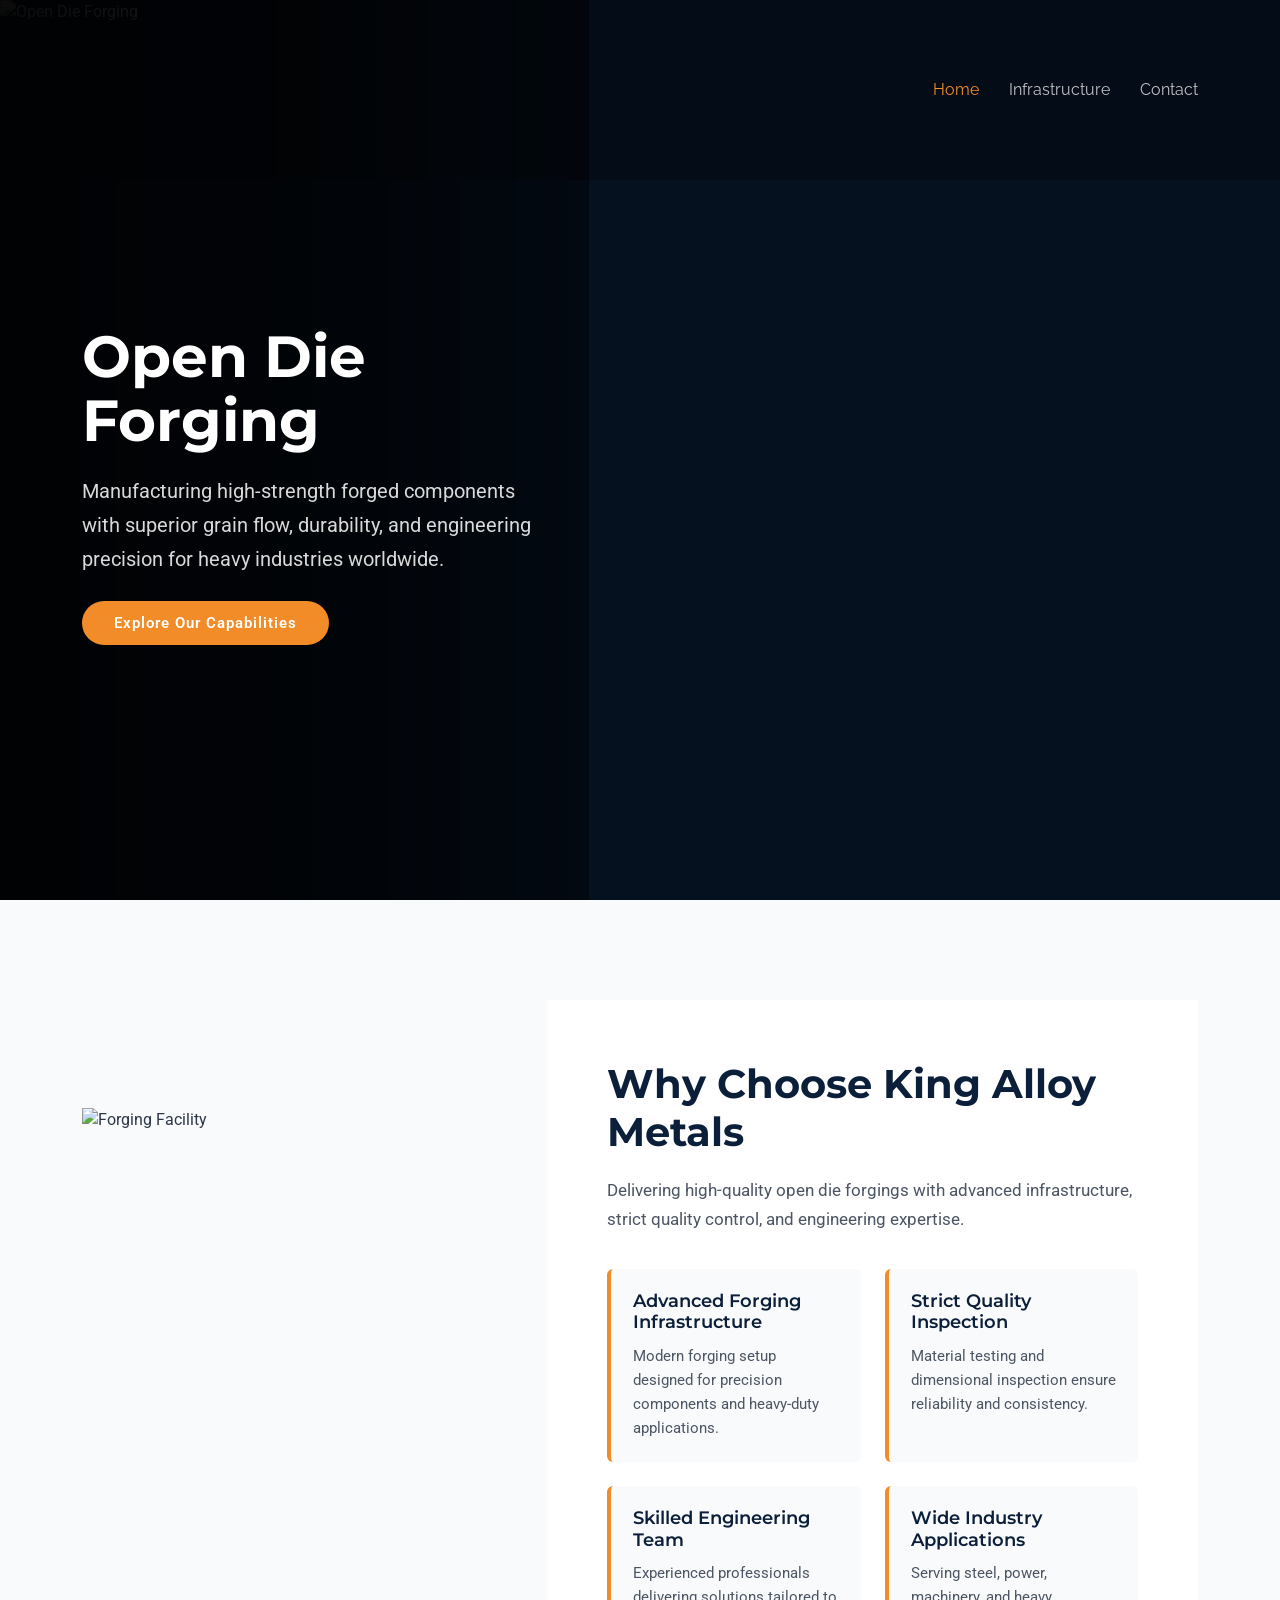
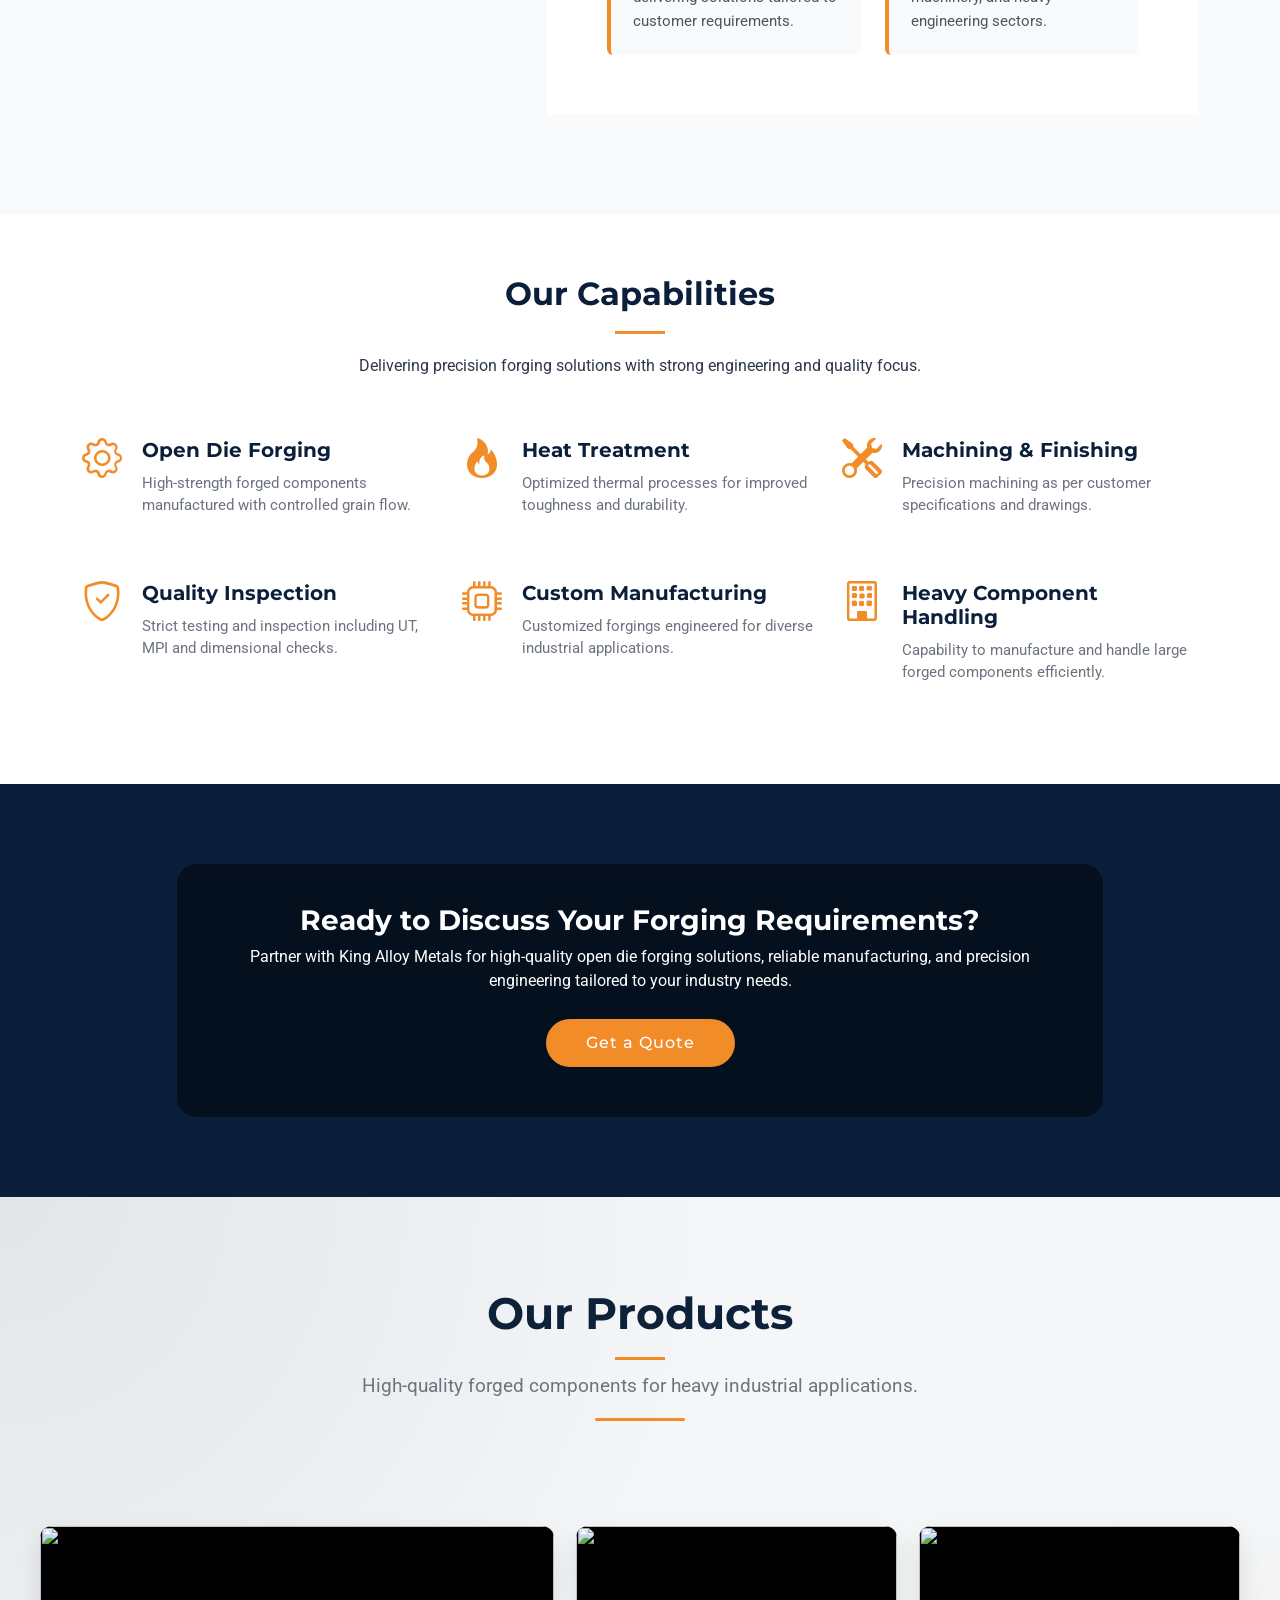
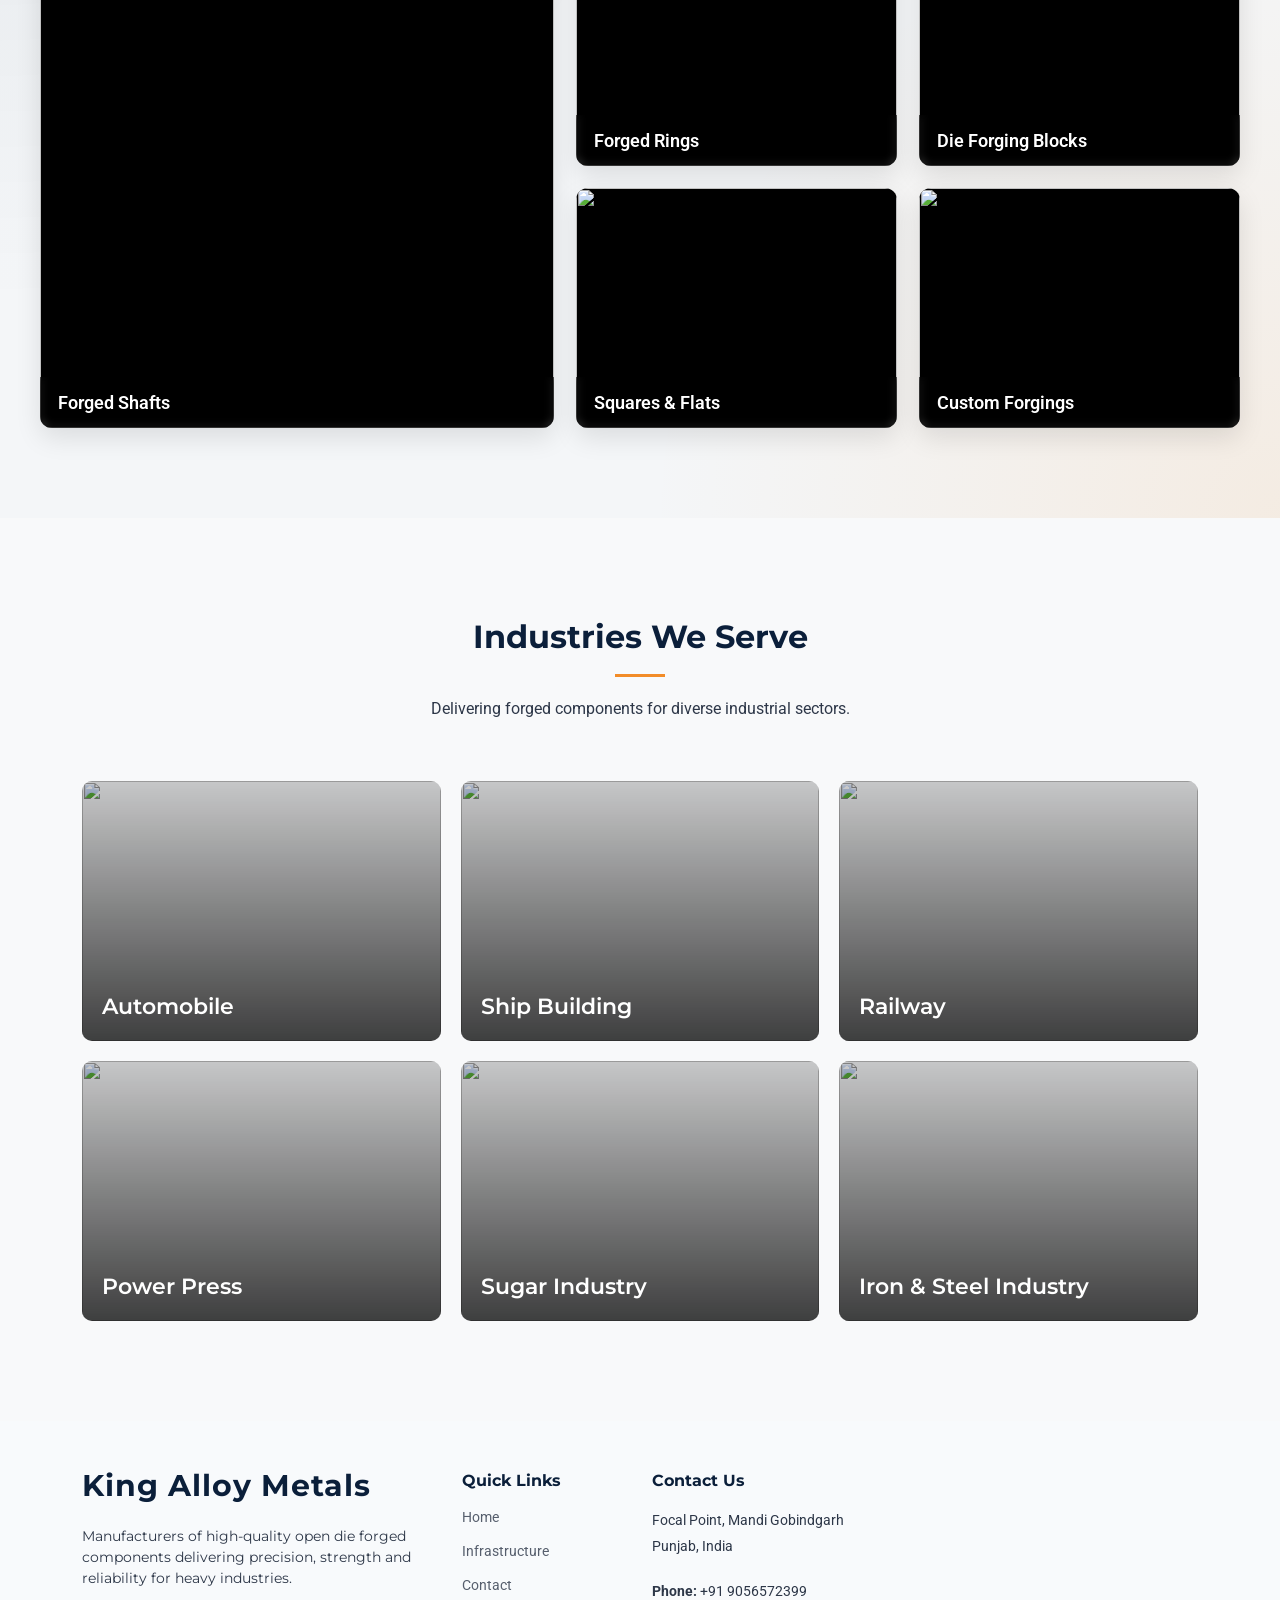
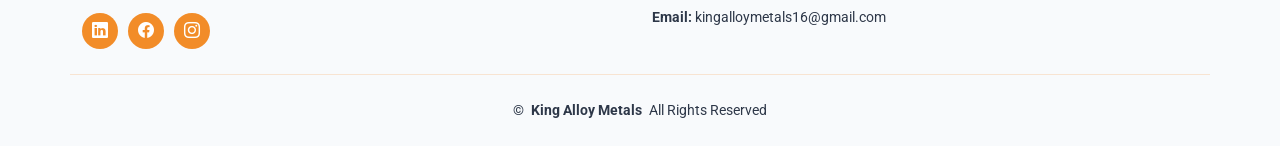
==== commit d0a15a67: "get a quote link fix" ====
--- a/index.html
+++ b/index.html
@@ -261,7 +261,7 @@
             reliable manufacturing, and precision engineering tailored to your industry needs.
           </p>
 
-          <a class="cta-btn" href="#contact">Get a Quote</a>
+          <a class="cta-btn" href="contact.html">Get a Quote</a>
 
         </div>
       </div>
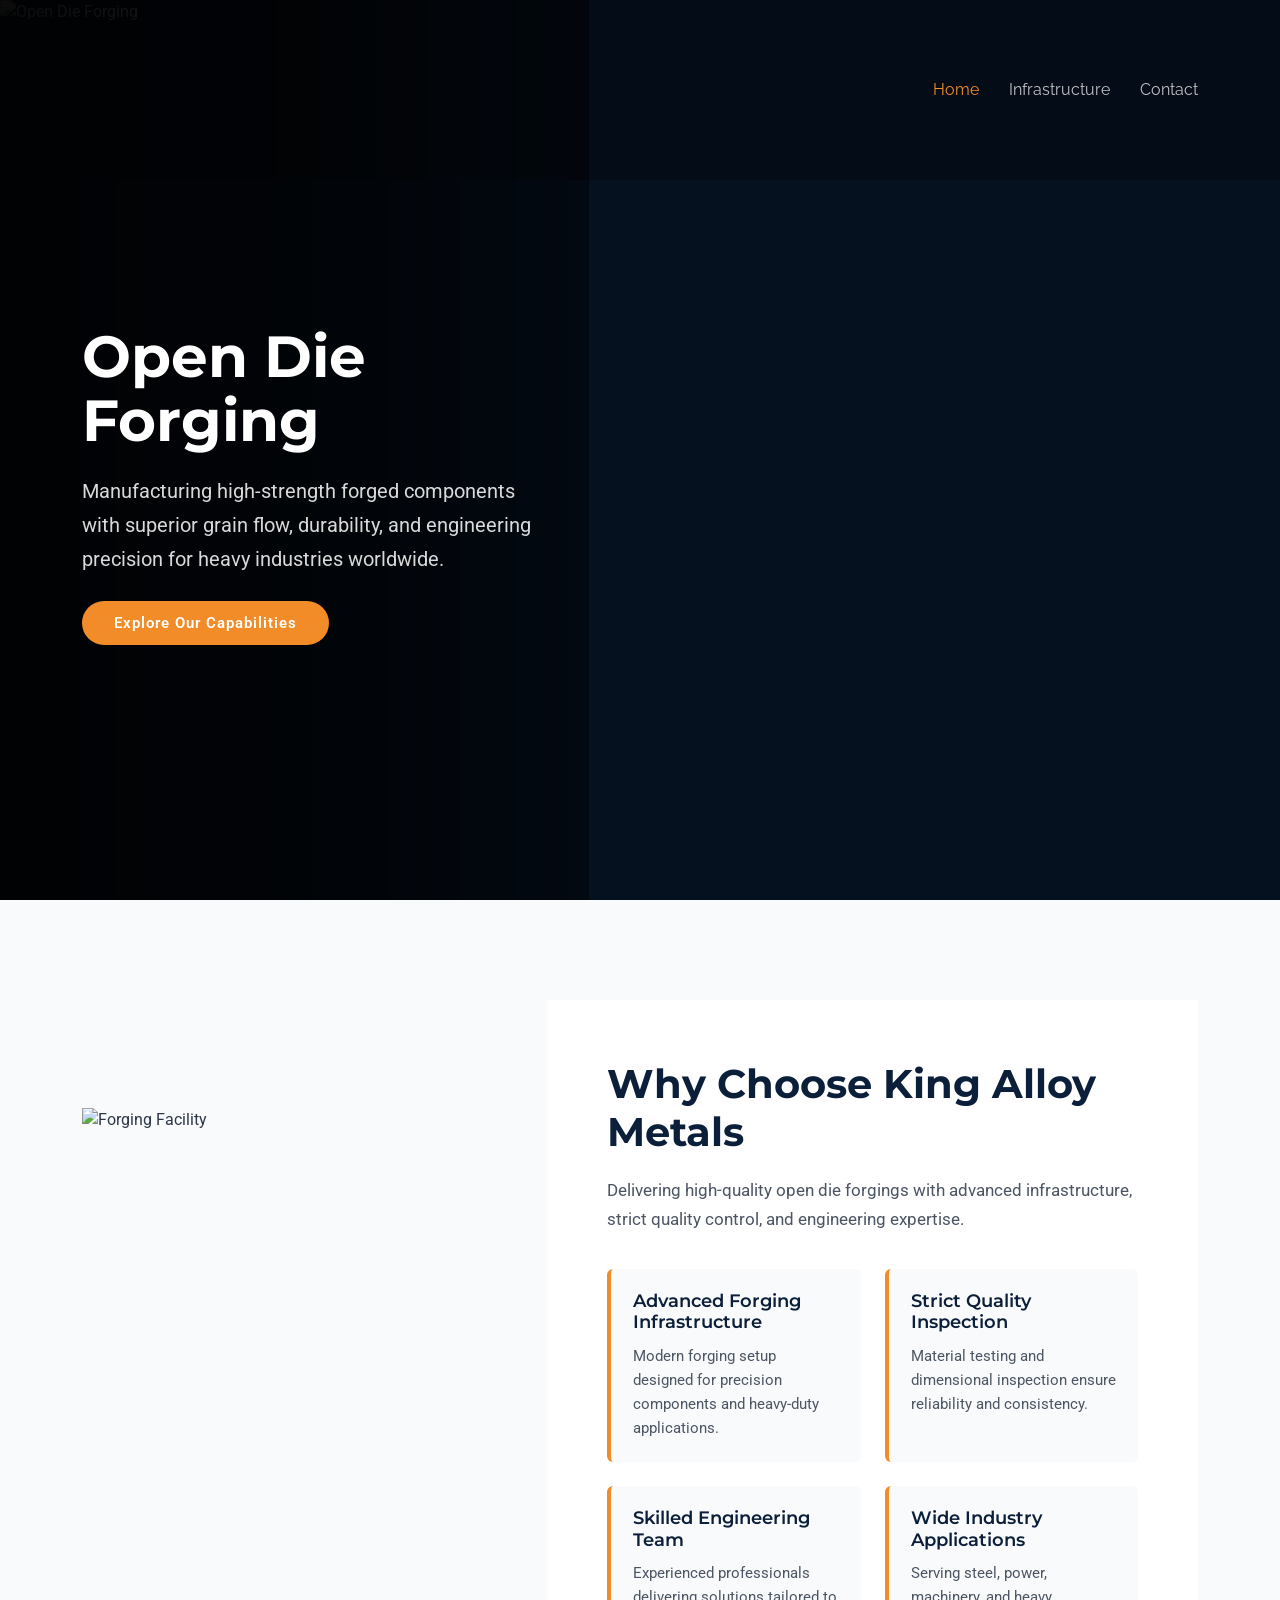
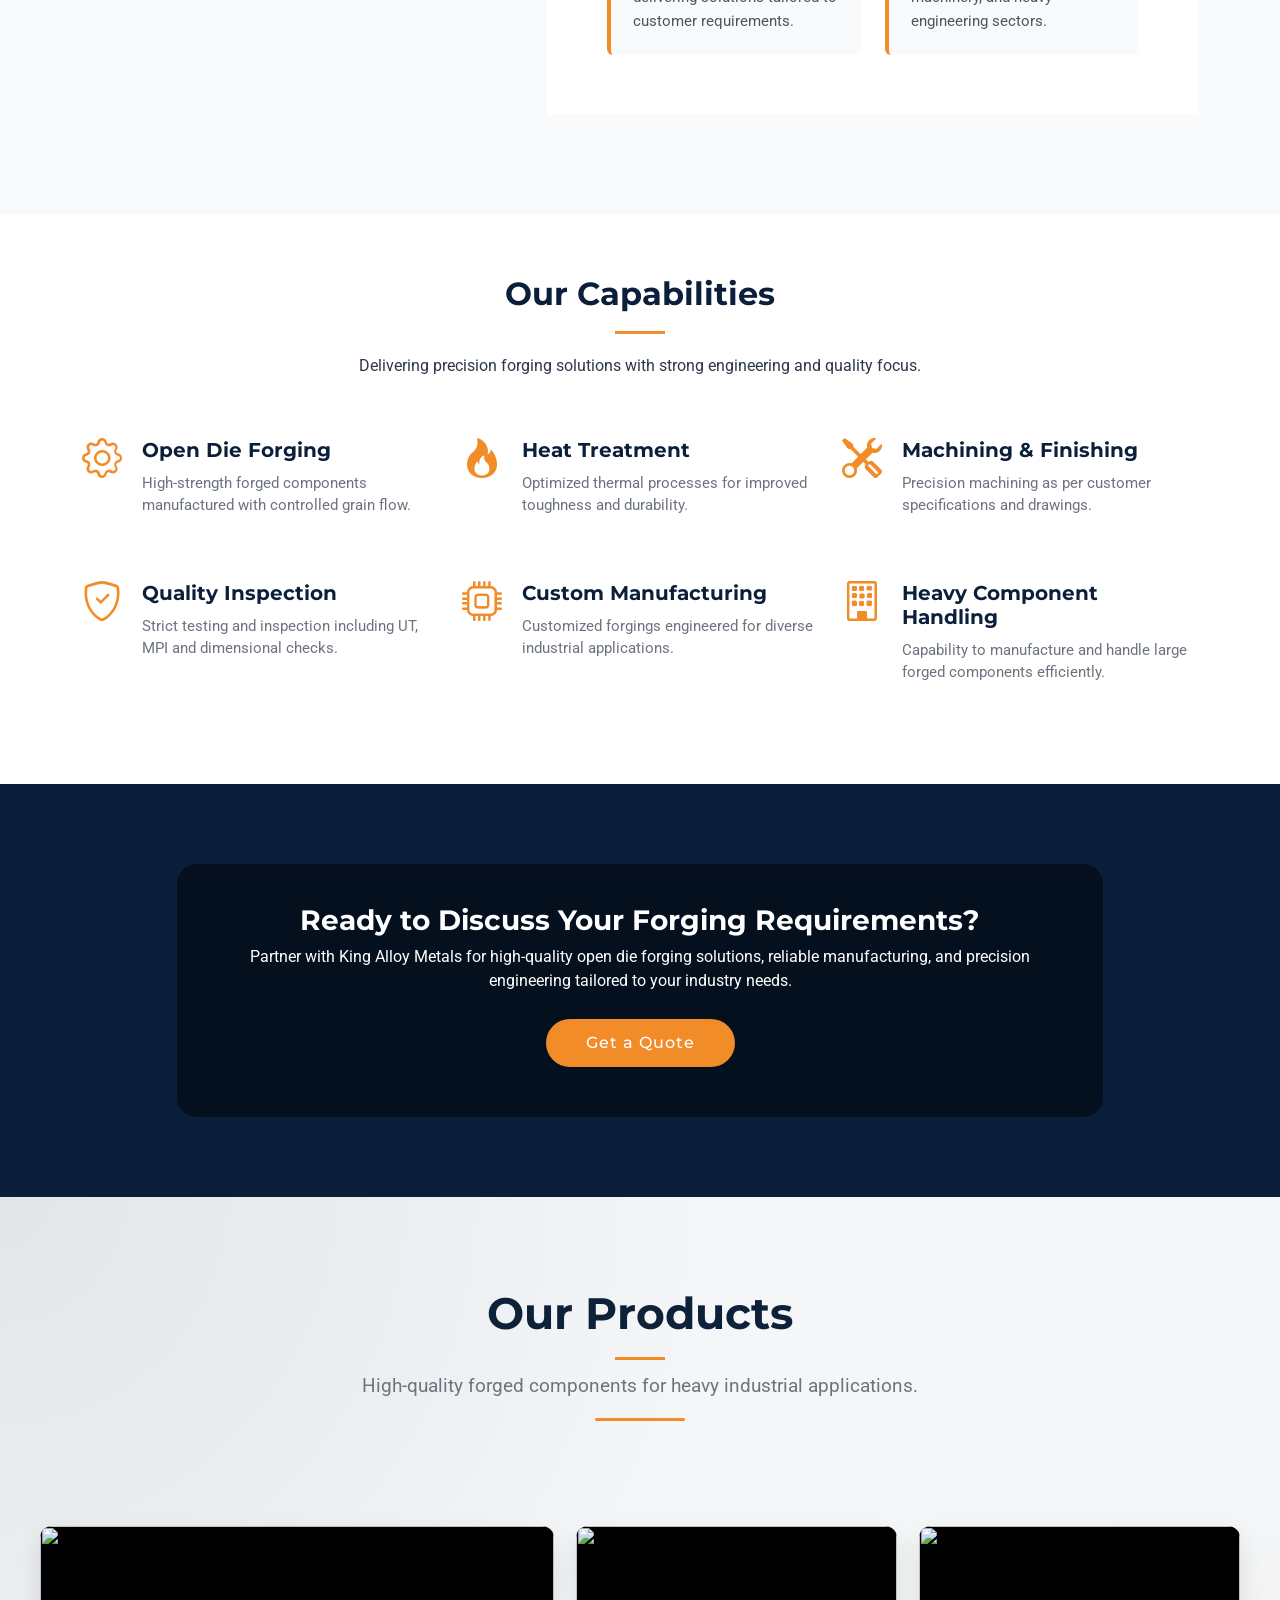
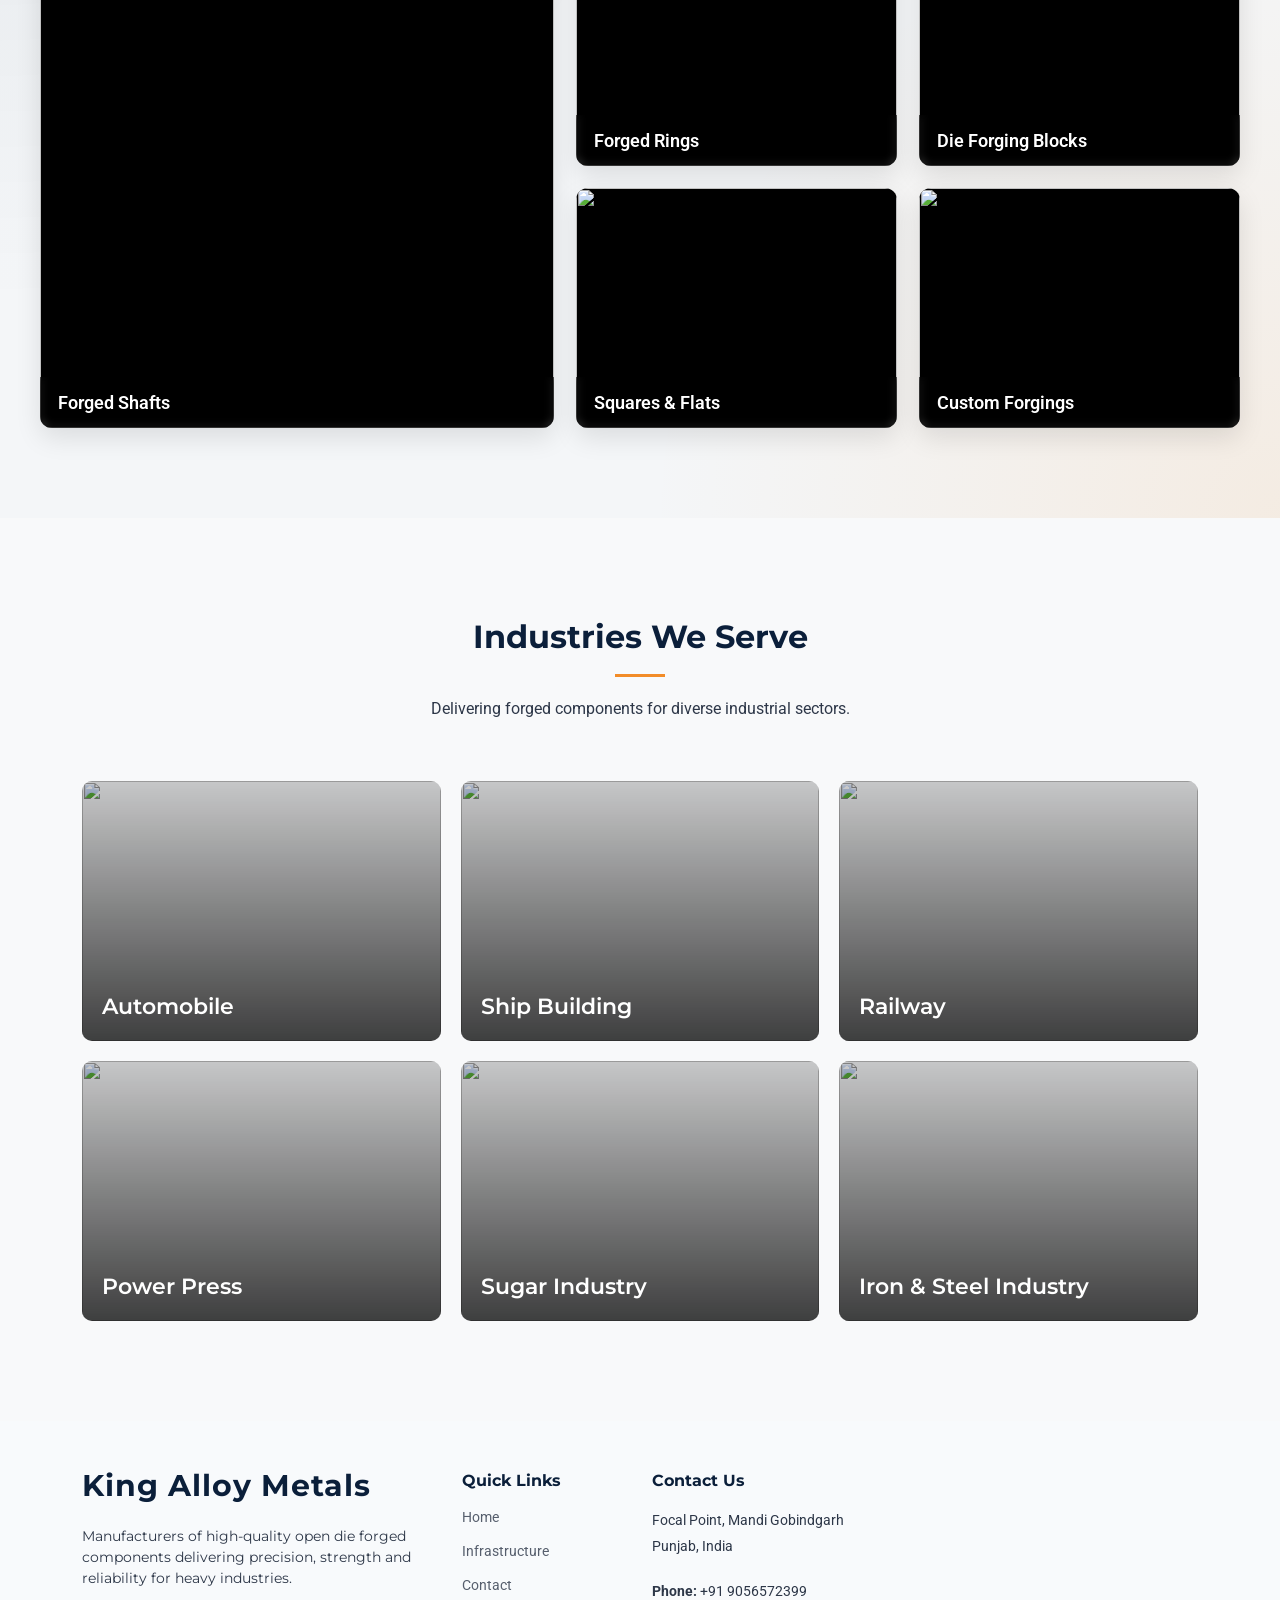
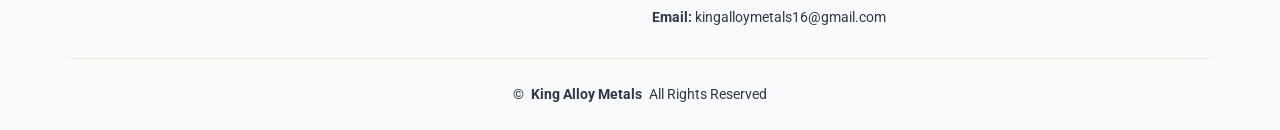
==== commit e84c0d4c: "social links comment" ====
--- a/index.html
+++ b/index.html
@@ -528,11 +528,11 @@
             delivering precision, strength and reliability for heavy industries.
           </p>
 
-          <div class="social-links d-flex mt-4">
+          <!--<div class="social-links d-flex mt-4">
             <a href="#"><i class="bi bi-linkedin"></i></a>
             <a href="#"><i class="bi bi-facebook"></i></a>
             <a href="#"><i class="bi bi-instagram"></i></a>
-          </div>
+          </div>-->
         </div>
 
 
